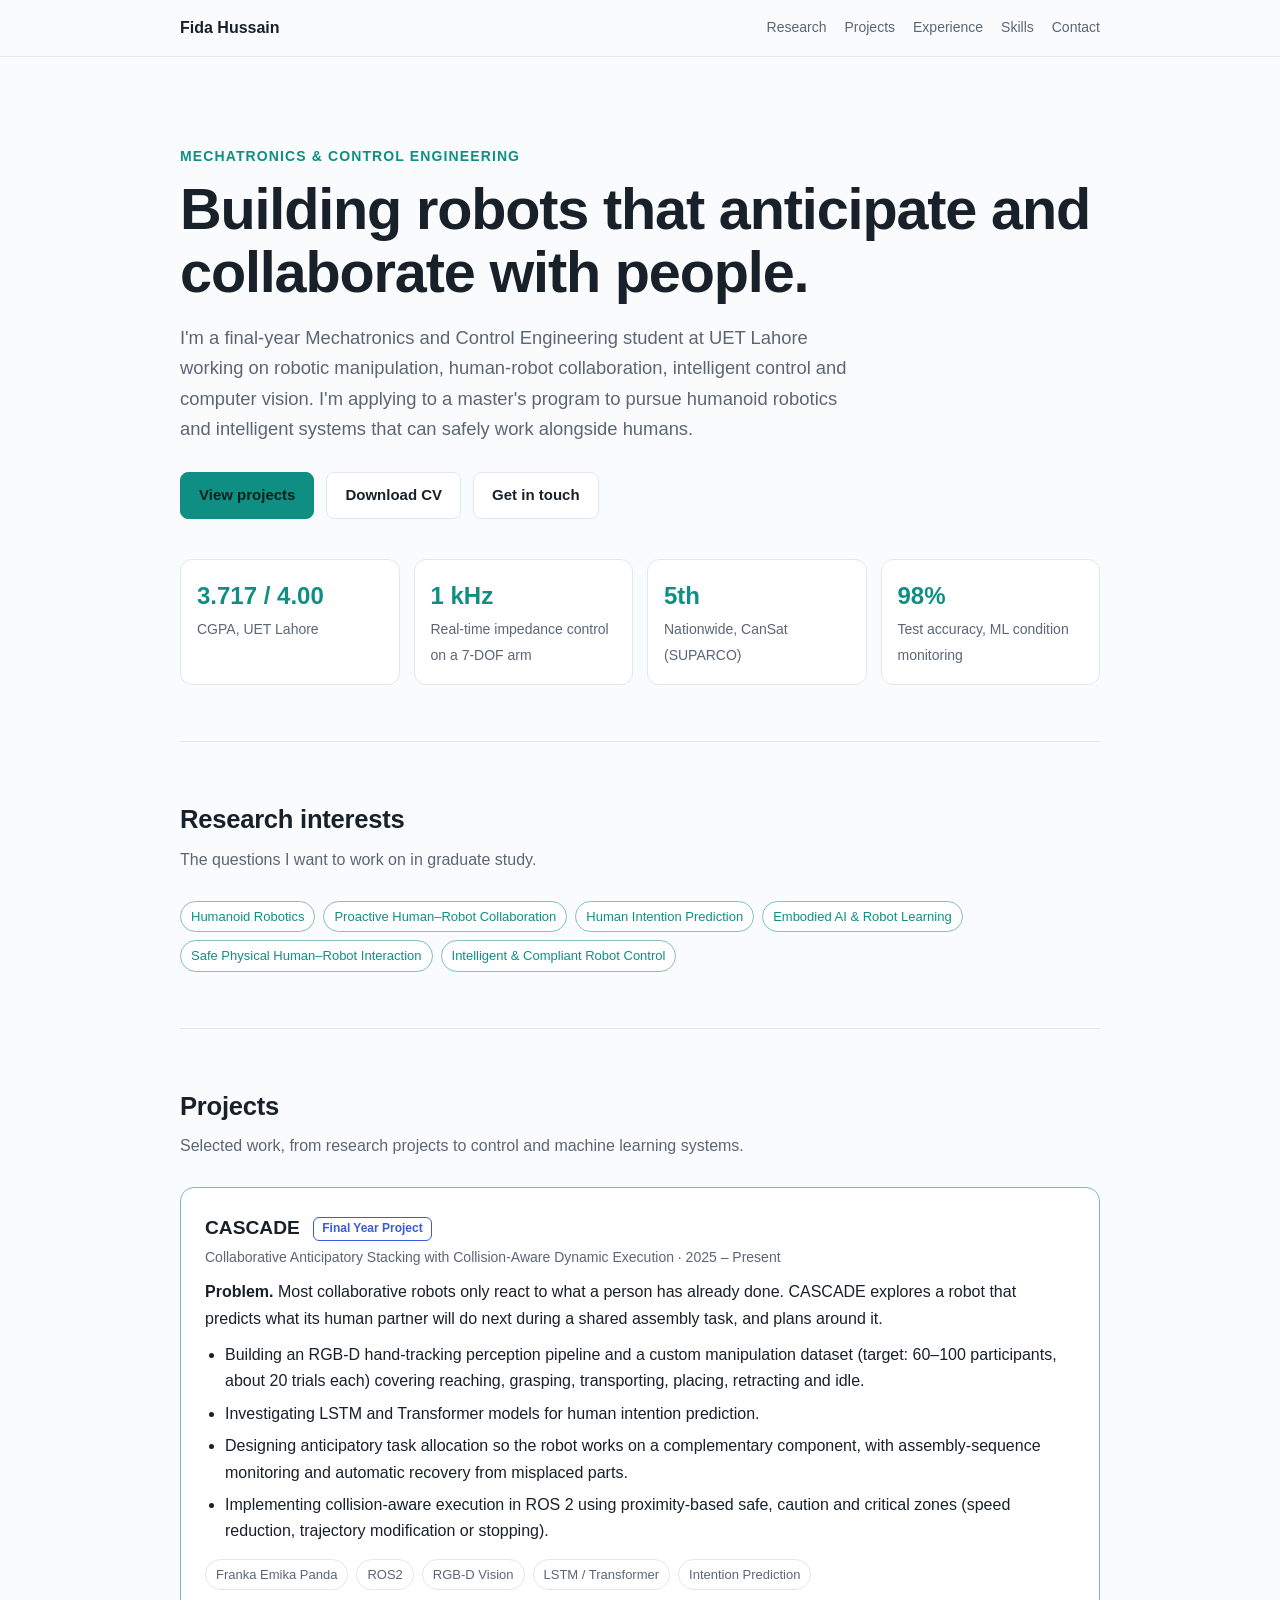
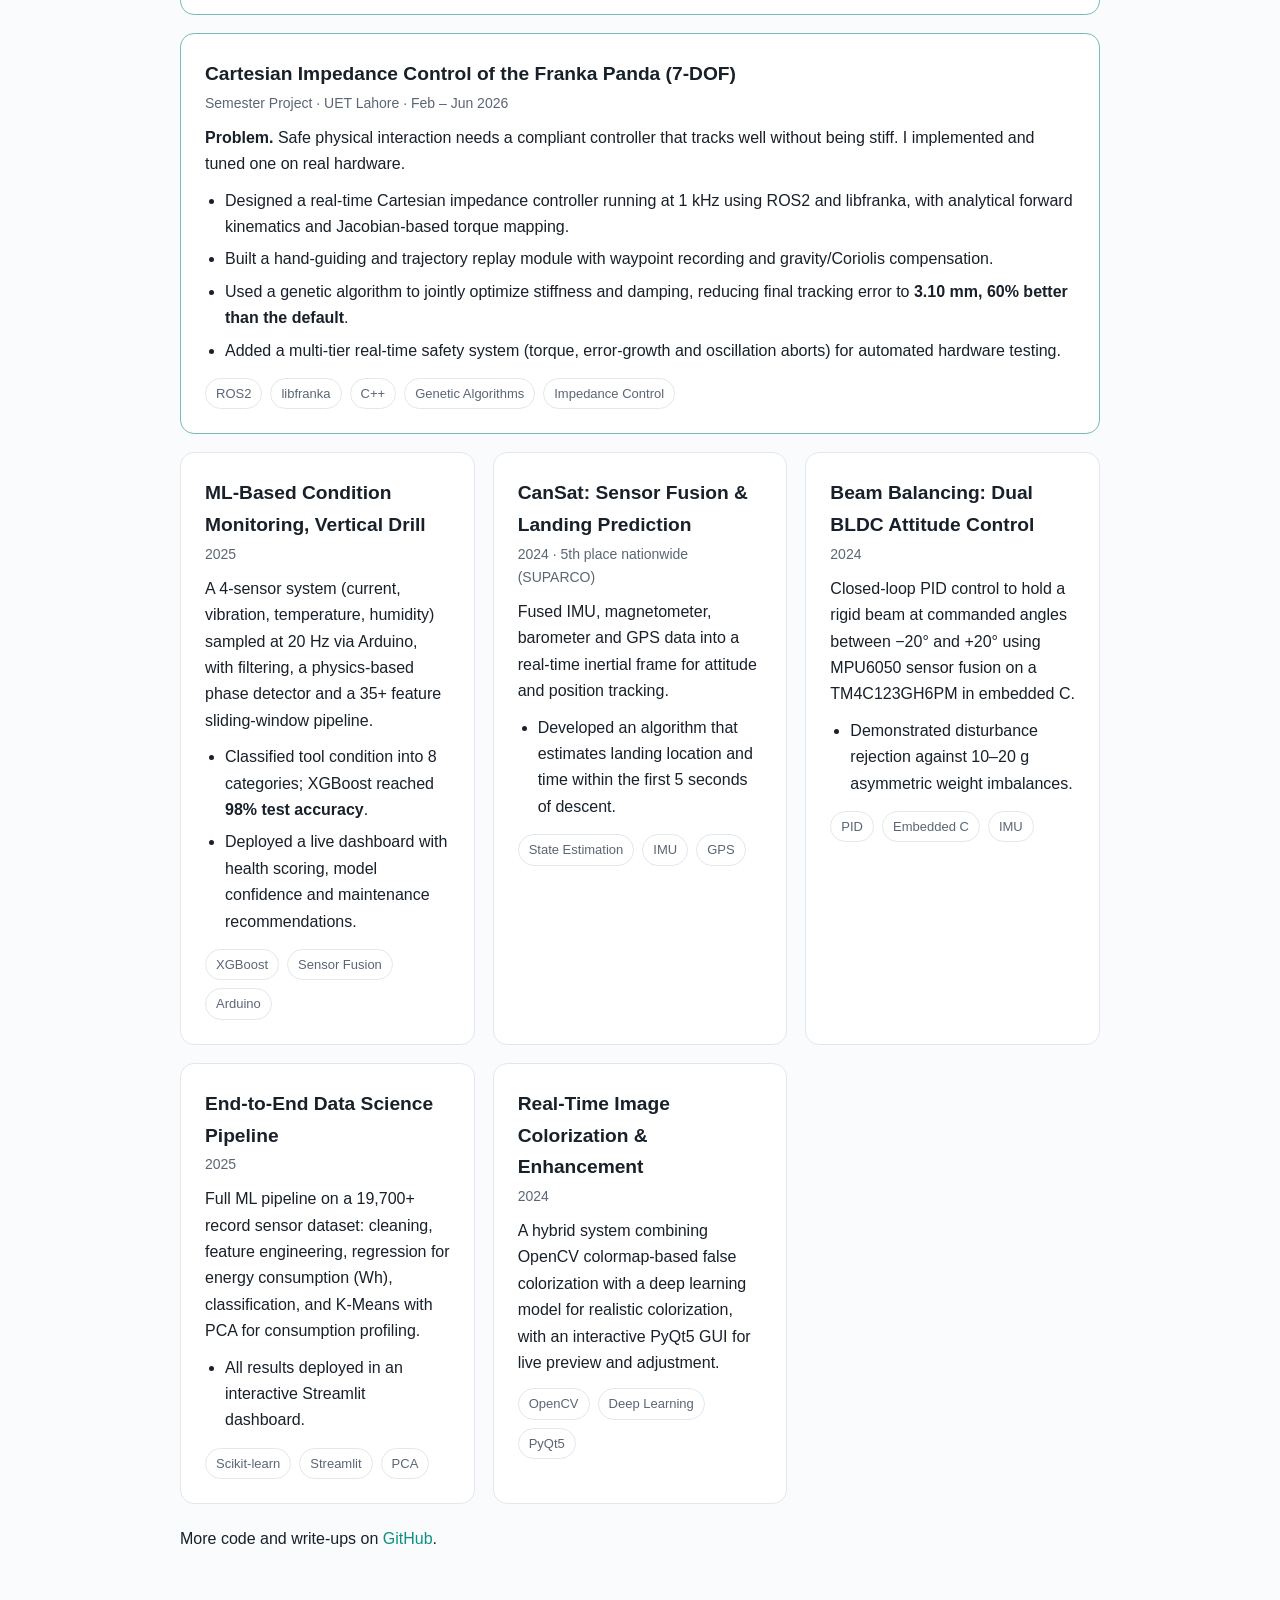
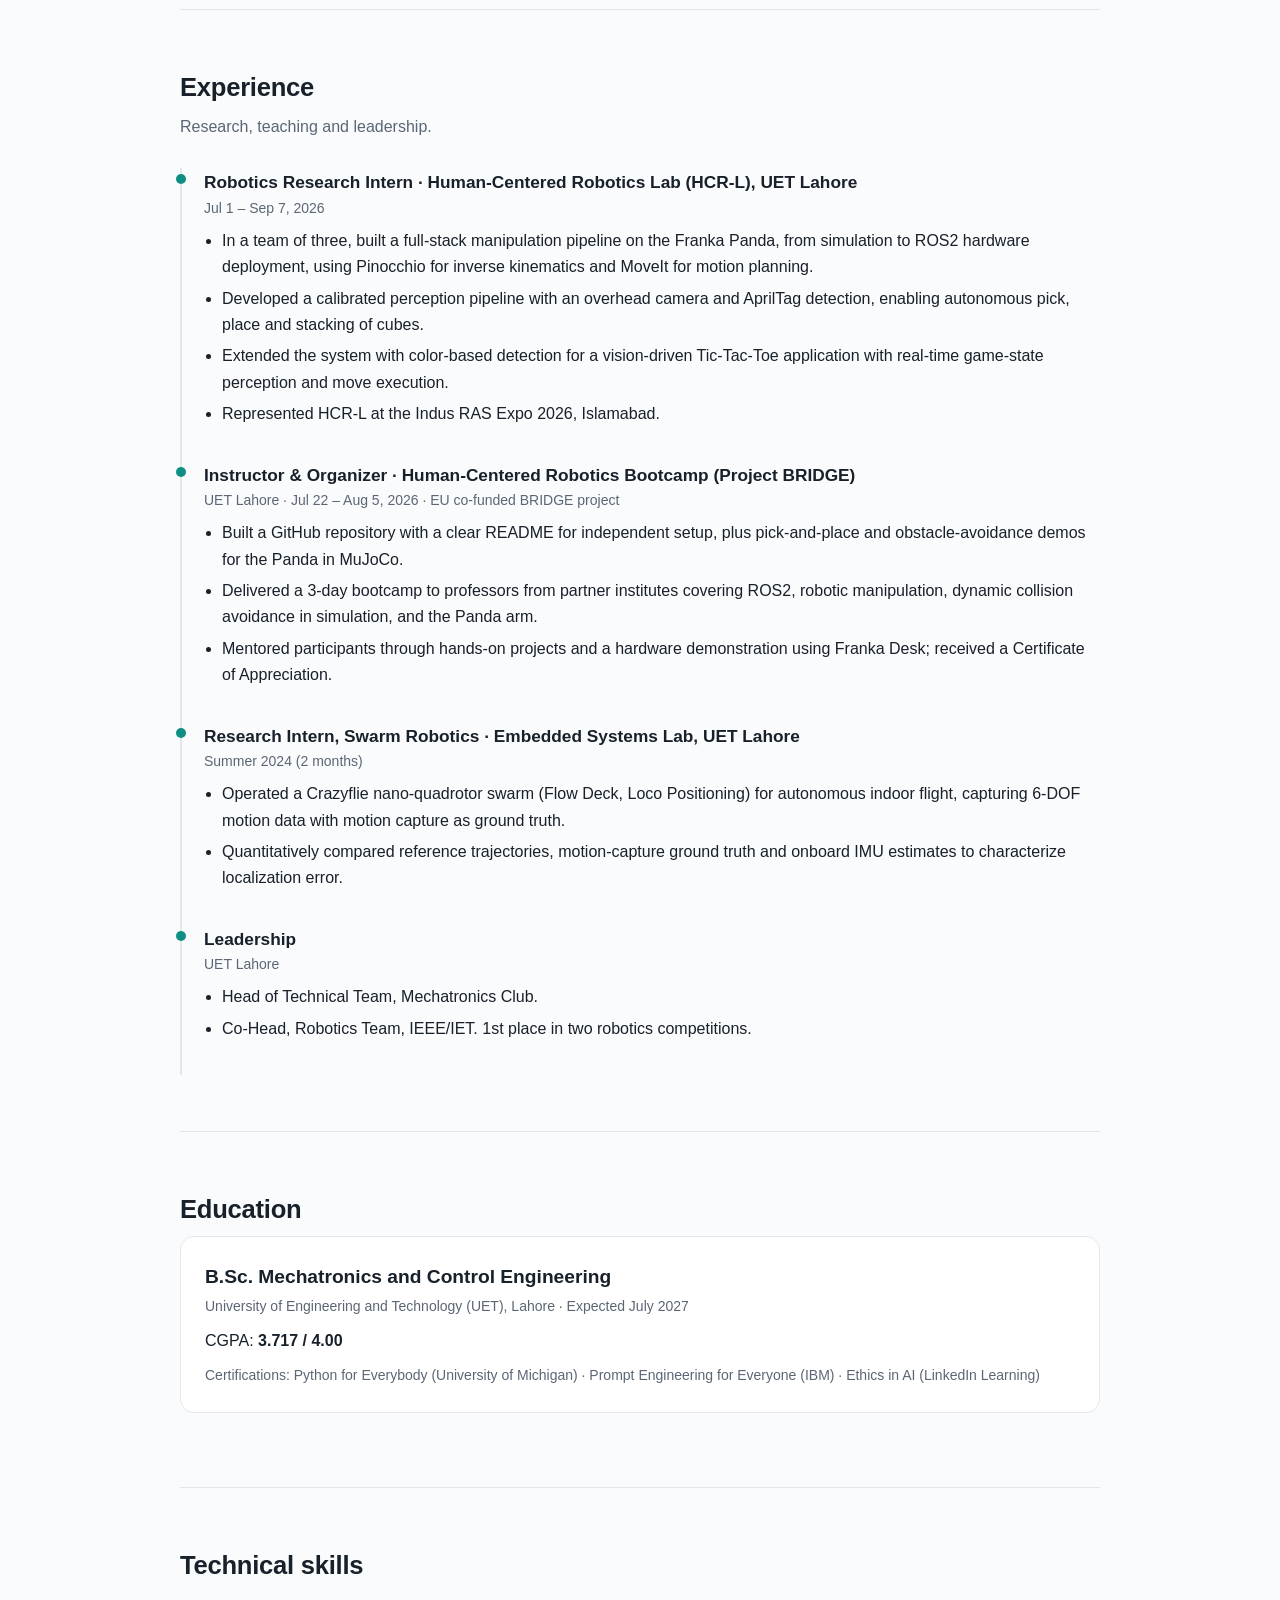
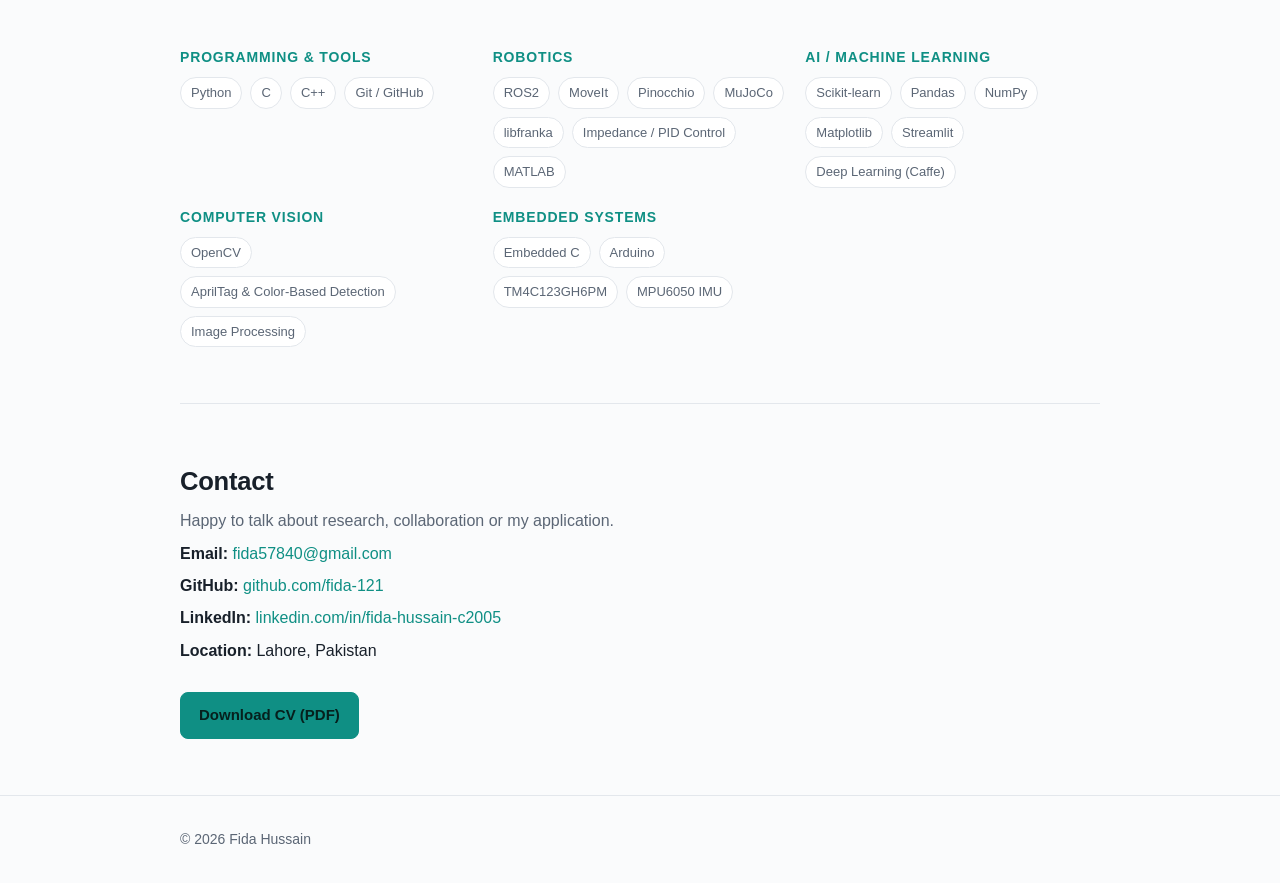
==== index.html @ 7f96727f "Enhance index.html with SEO improvements Added Open Graph meta tags and structured data for better S" ====
<!doctype html>
<html lang="en">
<head>
<meta charset="utf-8">
<meta name="viewport" content="width=device-width, initial-scale=1">
<title>Fida Hussain | Robotics & Control Engineering</title>
<meta name="description" content="Portfolio of Fida Hussain, Mechatronics and Control Engineering student at UET Lahore working on proactive human-robot collaboration, robot control and embodied AI.">
<meta property="og:title" content="Fida Hussain | Robotics & Control Engineering">
<meta property="og:description" content="Human-robot collaboration, intelligent control and computer vision on the Franka Emika Panda.">
<meta property="og:type" content="website">
<meta property="og:url" content="https://fidahussain.me/">
<link rel="canonical" href="https://fidahussain.me/">
<script type="application/ld+json">
{
  "@context": "https://schema.org",
  "@type": "Person",
  "name": "Fida Hussain",
  "url": "https://fidahussain.me/",
  "jobTitle": "Mechatronics and Control Engineering Student",
  "affiliation": {
    "@type": "CollegeOrUniversity",
    "name": "University of Engineering and Technology (UET), Lahore"
  },
  "knowsAbout": [
    "Robotics",
    "Human-Robot Collaboration",
    "Robot Control",
    "Computer Vision",
    "Machine Learning"
  ],
  "sameAs": [
    "https://github.com/fida-121",
    "https://linkedin.com/in/fida-hussain-c2005"
  ]
}
</script>
<style>
:root{
  --bg:#0f1419; --surface:#171d25; --border:#262f3a; --text:#e6e9ee; --muted:#98a3b3;
  --accent:#4fd1c5; --accent-2:#7aa2f7;
}
@media (prefers-color-scheme: light){
  :root{ --bg:#fafbfc; --surface:#ffffff; --border:#e3e7ec; --text:#18202a; --muted:#5b6675; --accent:#0f8f84; --accent-2:#3b5bdb; }
}
*{box-sizing:border-box;margin:0;padding:0}
html{scroll-behavior:smooth}
body{background:var(--bg);color:var(--text);font:16px/1.65 -apple-system,BlinkMacSystemFont,"Segoe UI",Roboto,Helvetica,Arial,sans-serif;-webkit-font-smoothing:antialiased}
a{color:var(--accent);text-decoration:none}
a:hover{text-decoration:underline}
.wrap{max-width:960px;margin:0 auto;padding:0 20px}
header.nav{position:sticky;top:0;background:color-mix(in srgb,var(--bg) 88%,transparent);backdrop-filter:blur(8px);border-bottom:1px solid var(--border);z-index:10}
.nav .wrap{display:flex;align-items:center;justify-content:space-between;height:56px}
.nav .brand{font-weight:700;color:var(--text)}
.nav ul{display:flex;gap:18px;list-style:none;font-size:14px}
.nav ul a{color:var(--muted)}
.nav ul a:hover{color:var(--text);text-decoration:none}
@media(max-width:640px){.nav ul li:nth-child(n+4){display:none}}
.hero{padding:88px 0 56px}
.eyebrow{color:var(--accent);font-size:14px;font-weight:600;letter-spacing:.08em;text-transform:uppercase}
h1{font-size:clamp(2.2rem,6vw,3.6rem);line-height:1.1;margin:10px 0 18px;letter-spacing:-.02em}
.lead{font-size:1.15rem;color:var(--muted);max-width:680px}
.cta{display:flex;flex-wrap:wrap;gap:12px;margin-top:28px}
.btn{display:inline-block;padding:10px 18px;border-radius:8px;font-weight:600;font-size:15px;border:1px solid var(--border);color:var(--text);background:var(--surface)}
.btn.primary{background:var(--accent);color:#06201d;border-color:var(--accent)}
.btn:hover{text-decoration:none;filter:brightness(1.08)}
.stats{display:grid;grid-template-columns:repeat(auto-fit,minmax(150px,1fr));gap:14px;margin-top:40px}
.stat{background:var(--surface);border:1px solid var(--border);border-radius:12px;padding:16px}
.stat b{display:block;font-size:1.5rem;color:var(--accent)}
.stat span{color:var(--muted);font-size:14px}
section{padding:56px 0;border-top:1px solid var(--border)}
h2{font-size:1.6rem;margin-bottom:6px;letter-spacing:-.01em}
.sub{color:var(--muted);margin-bottom:28px}
.tags{display:flex;flex-wrap:wrap;gap:8px}
.tag{font-size:13px;padding:4px 10px;border-radius:999px;border:1px solid var(--border);color:var(--muted);background:var(--surface)}
.tag.hl{color:var(--accent);border-color:color-mix(in srgb,var(--accent) 45%,var(--border))}
.card{background:var(--surface);border:1px solid var(--border);border-radius:14px;padding:24px;margin-bottom:18px}
.card.feature{border-color:color-mix(in srgb,var(--accent) 50%,var(--border))}
.card h3{font-size:1.2rem;margin-bottom:2px}
.meta{color:var(--muted);font-size:14px;margin-bottom:12px}
.card p{margin-bottom:10px}
.card ul{margin:8px 0 14px 20px;color:var(--text)}
.card li{margin-bottom:6px}
.card .tags{margin-top:12px}
.badge{display:inline-block;font-size:12px;font-weight:600;color:var(--accent-2);border:1px solid var(--accent-2);border-radius:6px;padding:1px 8px;margin-left:8px;vertical-align:middle}
.grid{display:grid;grid-template-columns:repeat(auto-fit,minmax(280px,1fr));gap:18px}
.grid .card{margin-bottom:0}
.timeline .item{border-left:2px solid var(--border);padding:0 0 28px 22px;position:relative}
.timeline .item::before{content:"";position:absolute;left:-6px;top:6px;width:10px;height:10px;border-radius:50%;background:var(--accent)}
.timeline h3{font-size:1.08rem}
.timeline .meta{margin-bottom:8px}
.timeline ul{margin-left:18px}
.timeline li{margin-bottom:5px}
.skills{display:grid;grid-template-columns:repeat(auto-fit,minmax(250px,1fr));gap:18px}
.skills h4{font-size:14px;color:var(--accent);margin-bottom:8px;text-transform:uppercase;letter-spacing:.06em}
.contact p{margin-bottom:6px}
footer{padding:32px 0;color:var(--muted);font-size:14px;border-top:1px solid var(--border)}
</style>
</head>
<body>

<header class="nav">
  <div class="wrap">
    <a class="brand" href="#top">Fida Hussain</a>
    <ul>
      <li><a href="#research">Research</a></li>
      <li><a href="#projects">Projects</a></li>
      <li><a href="#experience">Experience</a></li>
      <li><a href="#skills">Skills</a></li>
      <li><a href="#contact">Contact</a></li>
    </ul>
  </div>
</header>

<main id="top">
<div class="wrap">

  <div class="hero">
    <p class="eyebrow">Mechatronics &amp; Control Engineering</p>
    <h1>Building robots that anticipate and collaborate with people.</h1>
    <p class="lead">I'm a final-year Mechatronics and Control Engineering student at UET Lahore working on robotic manipulation, human-robot collaboration, intelligent control and computer vision. I'm applying to a master's program to pursue humanoid robotics and intelligent systems that can safely work alongside humans.</p>
    <div class="cta">
      <a class="btn primary" href="#projects">View projects</a>
      <a class="btn" href="Fida_Hussain_CV.pdf">Download CV</a>
      <a class="btn" href="mailto:fida57840@gmail.com">Get in touch</a>
    </div>
    <div class="stats">
      <div class="stat"><b>3.717 / 4.00</b><span>CGPA, UET Lahore</span></div>
      <div class="stat"><b>1 kHz</b><span>Real-time impedance control on a 7-DOF arm</span></div>
      <div class="stat"><b>5th</b><span>Nationwide, CanSat (SUPARCO)</span></div>
      <div class="stat"><b>98%</b><span>Test accuracy, ML condition monitoring</span></div>
    </div>
  </div>

  <section id="research">
    <h2>Research interests</h2>
    <p class="sub">The questions I want to work on in graduate study.</p>
    <div class="tags">
      <span class="tag hl">Humanoid Robotics</span>
      <span class="tag hl">Proactive Human–Robot Collaboration</span>
      <span class="tag hl">Human Intention Prediction</span>
      <span class="tag hl">Embodied AI &amp; Robot Learning</span>
      <span class="tag hl">Safe Physical Human–Robot Interaction</span>
      <span class="tag hl">Intelligent &amp; Compliant Robot Control</span>
    </div>
  </section>

  <section id="projects">
    <h2>Projects</h2>
    <p class="sub">Selected work, from research projects to control and machine learning systems.</p>

    <div class="card feature">
      <h3>CASCADE <span class="badge">Final Year Project</span></h3>
      <p class="meta">Collaborative Anticipatory Stacking with Collision-Aware Dynamic Execution · 2025 – Present</p>
      <p><b>Problem.</b> Most collaborative robots only react to what a person has already done. CASCADE explores a robot that predicts what its human partner will do next during a shared assembly task, and plans around it.</p>
      <ul>
        <li>Building an RGB-D hand-tracking perception pipeline and a custom manipulation dataset (target: 60–100 participants, about 20 trials each) covering reaching, grasping, transporting, placing, retracting and idle.</li>
        <li>Investigating LSTM and Transformer models for human intention prediction.</li>
        <li>Designing anticipatory task allocation so the robot works on a complementary component, with assembly-sequence monitoring and automatic recovery from misplaced parts.</li>
        <li>Implementing collision-aware execution in ROS 2 using proximity-based safe, caution and critical zones (speed reduction, trajectory modification or stopping).</li>
      </ul>
      <div class="tags"><span class="tag">Franka Emika Panda</span><span class="tag">ROS2</span><span class="tag">RGB-D Vision</span><span class="tag">LSTM / Transformer</span><span class="tag">Intention Prediction</span></div>
    </div>

    <div class="card feature">
      <h3>Cartesian Impedance Control of the Franka Panda (7-DOF)</h3>
      <p class="meta">Semester Project · UET Lahore · Feb – Jun 2026</p>
      <p><b>Problem.</b> Safe physical interaction needs a compliant controller that tracks well without being stiff. I implemented and tuned one on real hardware.</p>
      <ul>
        <li>Designed a real-time Cartesian impedance controller running at 1 kHz using ROS2 and libfranka, with analytical forward kinematics and Jacobian-based torque mapping.</li>
        <li>Built a hand-guiding and trajectory replay module with waypoint recording and gravity/Coriolis compensation.</li>
        <li>Used a genetic algorithm to jointly optimize stiffness and damping, reducing final tracking error to <b>3.10 mm, 60% better than the default</b>.</li>
        <li>Added a multi-tier real-time safety system (torque, error-growth and oscillation aborts) for automated hardware testing.</li>
      </ul>
      <div class="tags"><span class="tag">ROS2</span><span class="tag">libfranka</span><span class="tag">C++</span><span class="tag">Genetic Algorithms</span><span class="tag">Impedance Control</span></div>
    </div>

    <div class="grid">
      <div class="card">
        <h3>ML-Based Condition Monitoring, Vertical Drill</h3>
        <p class="meta">2025</p>
        <p>A 4-sensor system (current, vibration, temperature, humidity) sampled at 20 Hz via Arduino, with filtering, a physics-based phase detector and a 35+ feature sliding-window pipeline.</p>
        <ul>
          <li>Classified tool condition into 8 categories; XGBoost reached <b>98% test accuracy</b>.</li>
          <li>Deployed a live dashboard with health scoring, model confidence and maintenance recommendations.</li>
        </ul>
        <div class="tags"><span class="tag">XGBoost</span><span class="tag">Sensor Fusion</span><span class="tag">Arduino</span></div>
      </div>

      <div class="card">
        <h3>CanSat: Sensor Fusion &amp; Landing Prediction</h3>
        <p class="meta">2024 · 5th place nationwide (SUPARCO)</p>
        <p>Fused IMU, magnetometer, barometer and GPS data into a real-time inertial frame for attitude and position tracking.</p>
        <ul>
          <li>Developed an algorithm that estimates landing location and time within the first 5 seconds of descent.</li>
        </ul>
        <div class="tags"><span class="tag">State Estimation</span><span class="tag">IMU</span><span class="tag">GPS</span></div>
      </div>

      <div class="card">
        <h3>Beam Balancing: Dual BLDC Attitude Control</h3>
        <p class="meta">2024</p>
        <p>Closed-loop PID control to hold a rigid beam at commanded angles between −20° and +20° using MPU6050 sensor fusion on a TM4C123GH6PM in embedded C.</p>
        <ul>
          <li>Demonstrated disturbance rejection against 10–20 g asymmetric weight imbalances.</li>
        </ul>
        <div class="tags"><span class="tag">PID</span><span class="tag">Embedded C</span><span class="tag">IMU</span></div>
      </div>

      <div class="card">
        <h3>End-to-End Data Science Pipeline</h3>
        <p class="meta">2025</p>
        <p>Full ML pipeline on a 19,700+ record sensor dataset: cleaning, feature engineering, regression for energy consumption (Wh), classification, and K-Means with PCA for consumption profiling.</p>
        <ul>
          <li>All results deployed in an interactive Streamlit dashboard.</li>
        </ul>
        <div class="tags"><span class="tag">Scikit-learn</span><span class="tag">Streamlit</span><span class="tag">PCA</span></div>
      </div>

      <div class="card">
        <h3>Real-Time Image Colorization &amp; Enhancement</h3>
        <p class="meta">2024</p>
        <p>A hybrid system combining OpenCV colormap-based false colorization with a deep learning model for realistic colorization, with an interactive PyQt5 GUI for live preview and adjustment.</p>
        <div class="tags"><span class="tag">OpenCV</span><span class="tag">Deep Learning</span><span class="tag">PyQt5</span></div>
      </div>
    </div>

    <p style="margin-top:22px">More code and write-ups on <a href="https://github.com/fida-121">GitHub</a>.</p>
  </section>

  <section id="experience">
    <h2>Experience</h2>
    <p class="sub">Research, teaching and leadership.</p>
    <div class="timeline">

      <div class="item">
        <h3>Robotics Research Intern · Human-Centered Robotics Lab (HCR-L), UET Lahore</h3>
        <p class="meta">Jul 1 – Sep 7, 2026</p>
        <ul>
          <li>In a team of three, built a full-stack manipulation pipeline on the Franka Panda, from simulation to ROS2 hardware deployment, using Pinocchio for inverse kinematics and MoveIt for motion planning.</li>
          <li>Developed a calibrated perception pipeline with an overhead camera and AprilTag detection, enabling autonomous pick, place and stacking of cubes.</li>
          <li>Extended the system with color-based detection for a vision-driven Tic-Tac-Toe application with real-time game-state perception and move execution.</li>
          <li>Represented HCR-L at the Indus RAS Expo 2026, Islamabad.</li>
        </ul>
      </div>

      <div class="item">
        <h3>Instructor &amp; Organizer · Human-Centered Robotics Bootcamp (Project BRIDGE)</h3>
        <p class="meta">UET Lahore · Jul 22 – Aug 5, 2026 · EU co-funded BRIDGE project</p>
        <ul>
          <li>Built a GitHub repository with a clear README for independent setup, plus pick-and-place and obstacle-avoidance demos for the Panda in MuJoCo.</li>
          <li>Delivered a 3-day bootcamp to professors from partner institutes covering ROS2, robotic manipulation, dynamic collision avoidance in simulation, and the Panda arm.</li>
          <li>Mentored participants through hands-on projects and a hardware demonstration using Franka Desk; received a Certificate of Appreciation.</li>
        </ul>
      </div>

      <div class="item">
        <h3>Research Intern, Swarm Robotics · Embedded Systems Lab, UET Lahore</h3>
        <p class="meta">Summer 2024 (2 months)</p>
        <ul>
          <li>Operated a Crazyflie nano-quadrotor swarm (Flow Deck, Loco Positioning) for autonomous indoor flight, capturing 6-DOF motion data with motion capture as ground truth.</li>
          <li>Quantitatively compared reference trajectories, motion-capture ground truth and onboard IMU estimates to characterize localization error.</li>
        </ul>
      </div>

      <div class="item">
        <h3>Leadership</h3>
        <p class="meta">UET Lahore</p>
        <ul>
          <li>Head of Technical Team, Mechatronics Club.</li>
          <li>Co-Head, Robotics Team, IEEE/IET. 1st place in two robotics competitions.</li>
        </ul>
      </div>

    </div>
  </section>

  <section id="education">
    <h2>Education</h2>
    <div class="card">
      <h3>B.Sc. Mechatronics and Control Engineering</h3>
      <p class="meta">University of Engineering and Technology (UET), Lahore · Expected July 2027</p>
      <p>CGPA: <b>3.717 / 4.00</b></p>
      <p class="meta" style="margin-top:8px;margin-bottom:0">Certifications: Python for Everybody (University of Michigan) · Prompt Engineering for Everyone (IBM) · Ethics in AI (LinkedIn Learning)</p>
    </div>
  </section>

  <section id="skills">
    <h2>Technical skills</h2>
    <p class="sub">&nbsp;</p>
    <div class="skills">
      <div><h4>Programming &amp; Tools</h4><div class="tags"><span class="tag">Python</span><span class="tag">C</span><span class="tag">C++</span><span class="tag">Git / GitHub</span></div></div>
      <div><h4>Robotics</h4><div class="tags"><span class="tag">ROS2</span><span class="tag">MoveIt</span><span class="tag">Pinocchio</span><span class="tag">MuJoCo</span><span class="tag">libfranka</span><span class="tag">Impedance / PID Control</span><span class="tag">MATLAB</span></div></div>
      <div><h4>AI / Machine Learning</h4><div class="tags"><span class="tag">Scikit-learn</span><span class="tag">Pandas</span><span class="tag">NumPy</span><span class="tag">Matplotlib</span><span class="tag">Streamlit</span><span class="tag">Deep Learning (Caffe)</span></div></div>
      <div><h4>Computer Vision</h4><div class="tags"><span class="tag">OpenCV</span><span class="tag">AprilTag &amp; Color-Based Detection</span><span class="tag">Image Processing</span></div></div>
      <div><h4>Embedded Systems</h4><div class="tags"><span class="tag">Embedded C</span><span class="tag">Arduino</span><span class="tag">TM4C123GH6PM</span><span class="tag">MPU6050 IMU</span></div></div>
    </div>
  </section>

  <section id="contact" class="contact">
    <h2>Contact</h2>
    <p class="sub">Happy to talk about research, collaboration or my application.</p>
    <p><b>Email:</b> <a href="mailto:fida57840@gmail.com">fida57840@gmail.com</a></p>
    <p><b>GitHub:</b> <a href="https://github.com/fida-121">github.com/fida-121</a></p>
    <p><b>LinkedIn:</b> <a href="https://linkedin.com/in/fida-hussain-c2005">linkedin.com/in/fida-hussain-c2005</a></p>
    <p><b>Location:</b> Lahore, Pakistan</p>
    <div class="cta"><a class="btn primary" href="Fida_Hussain_CV.pdf">Download CV (PDF)</a></div>
  </section>

</div>
</main>

<footer>
  <div class="wrap">© <span id="yr">2026</span> Fida Hussain</div>
</footer>
<script>document.getElementById('yr').textContent = new Date().getFullYear();</script>
</body>
</html>
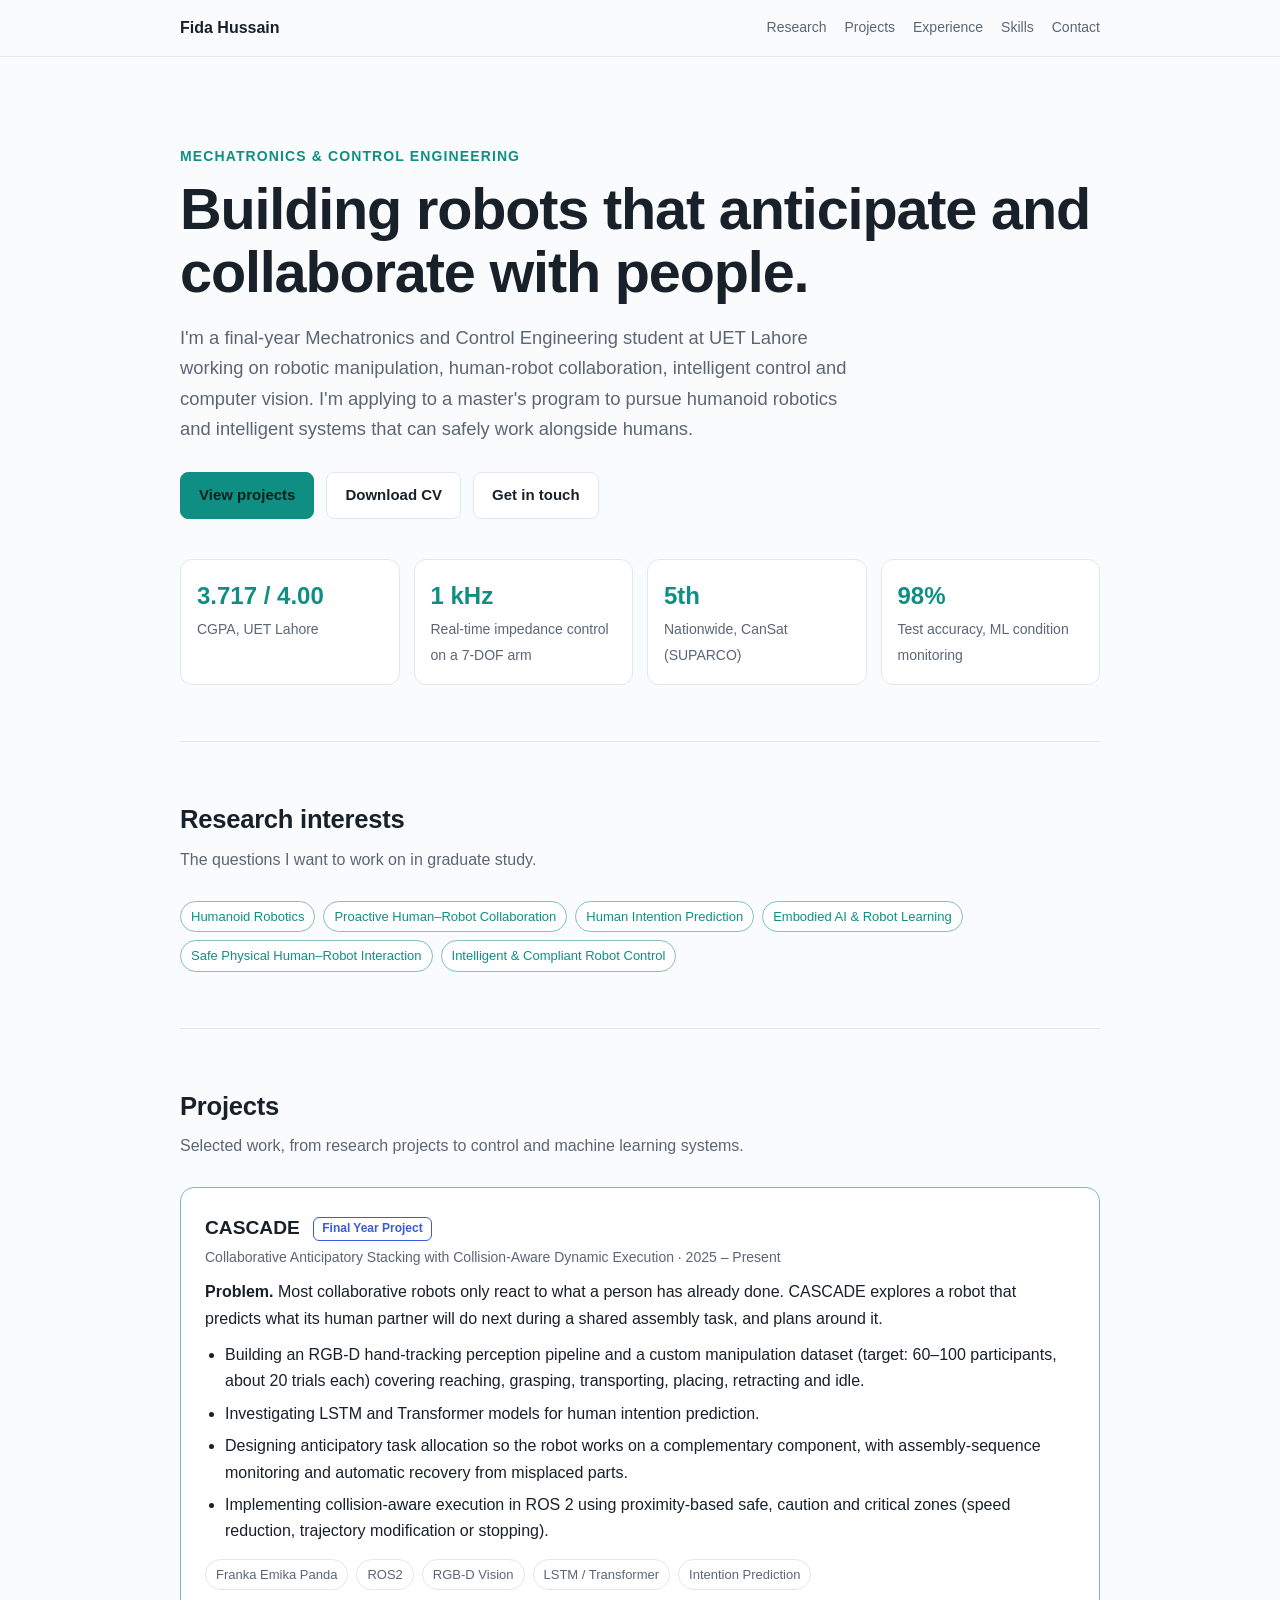
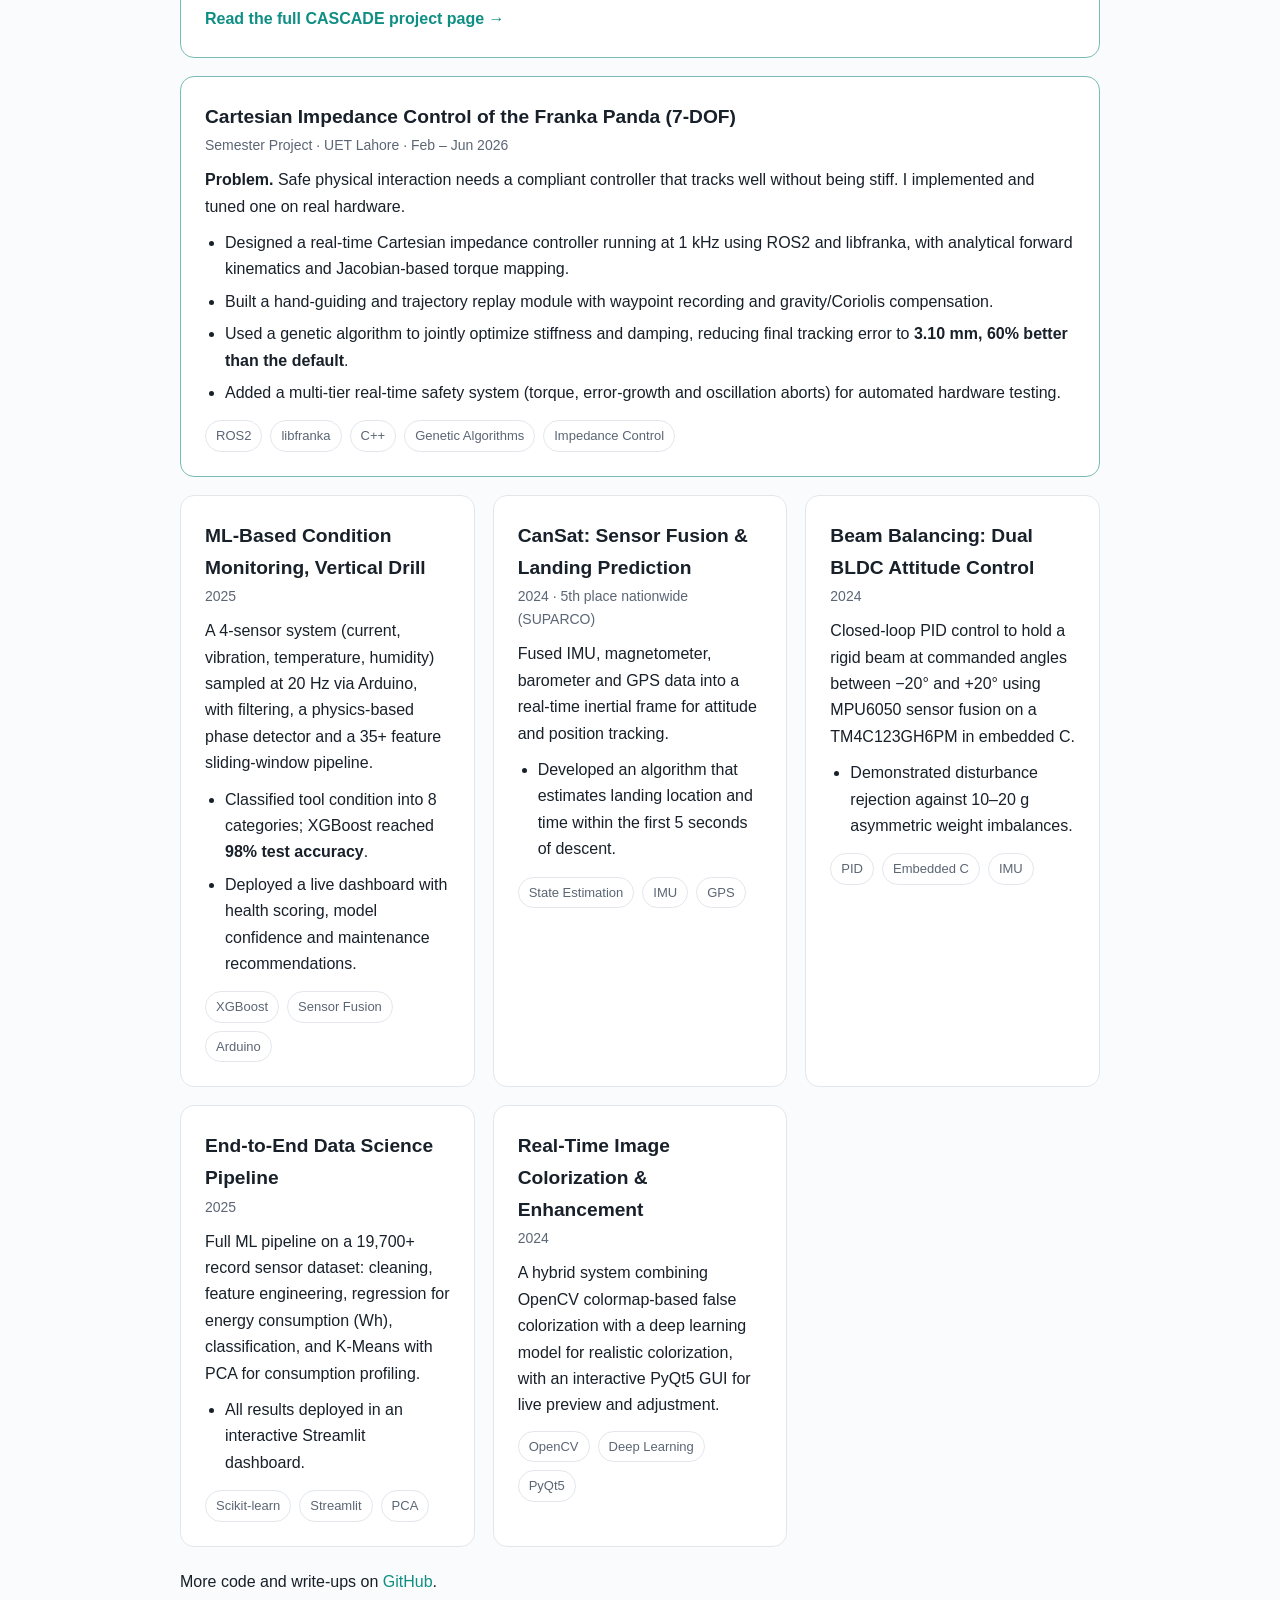
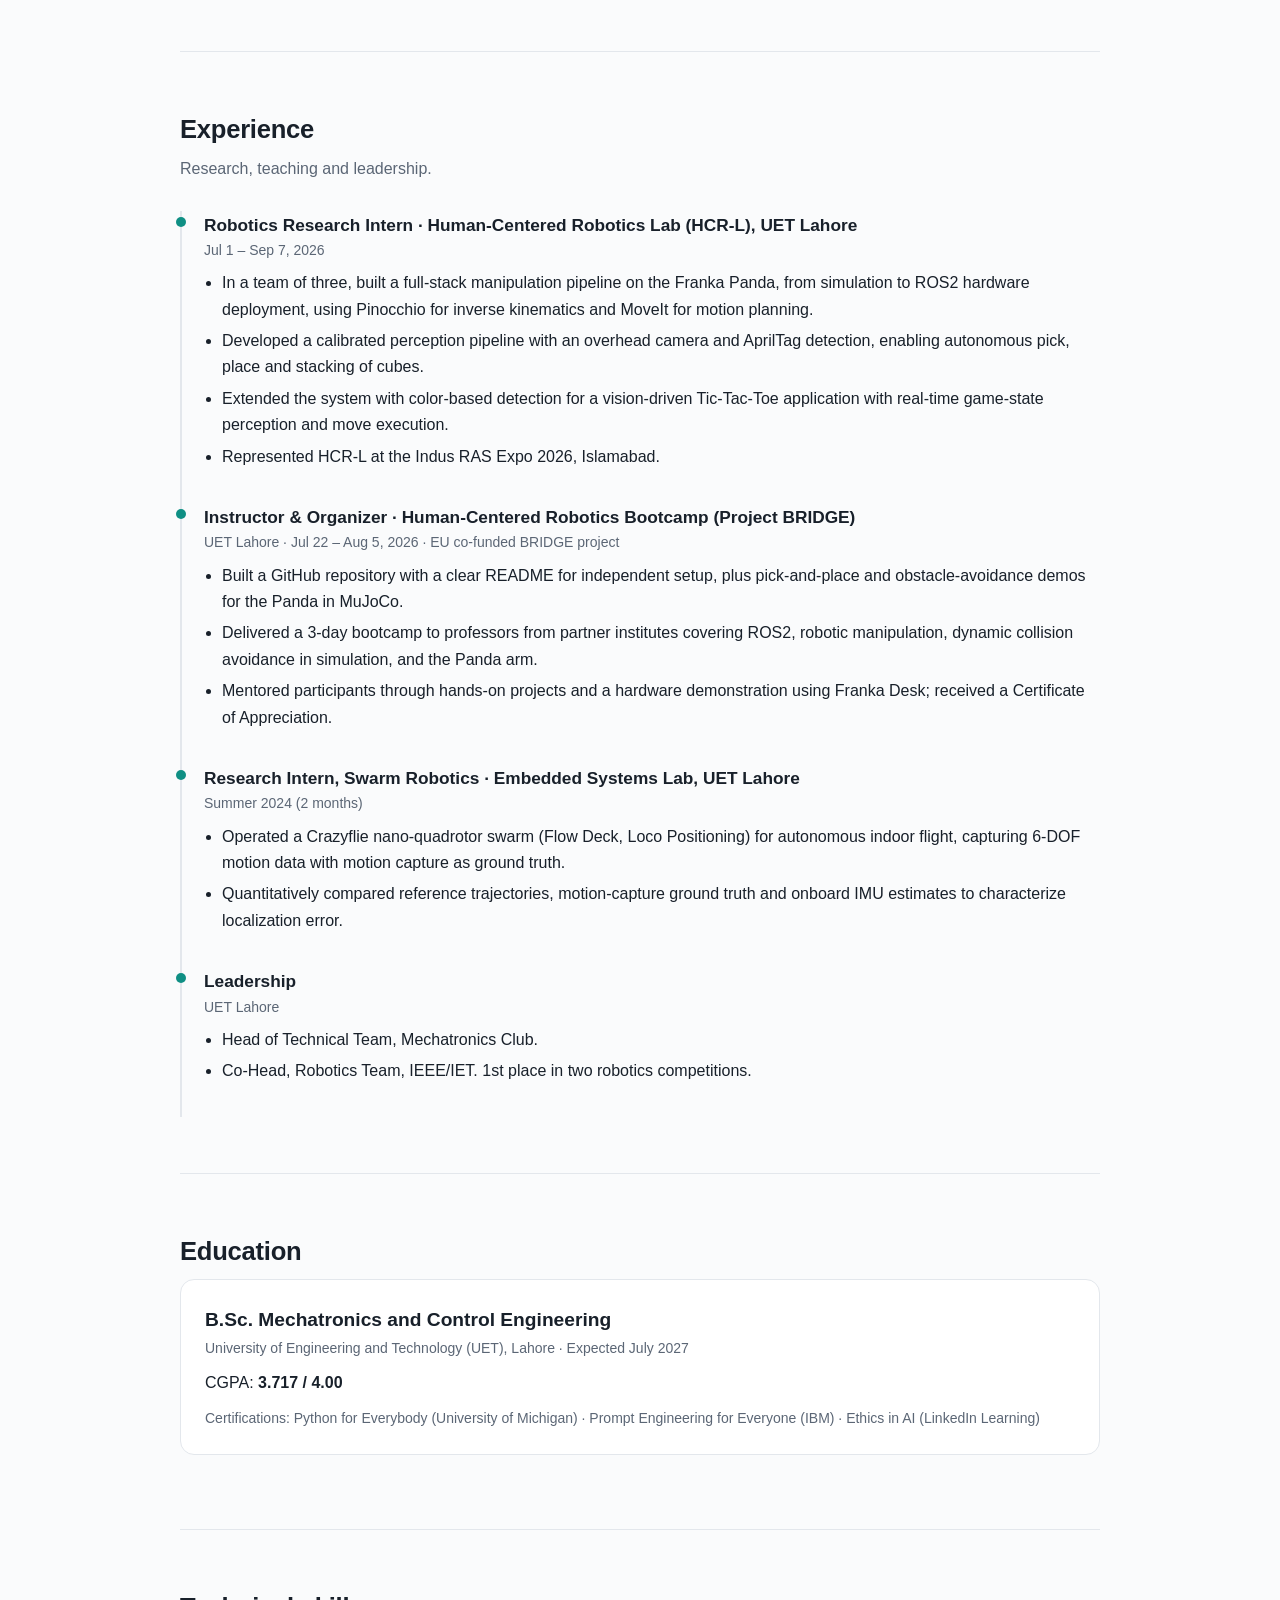
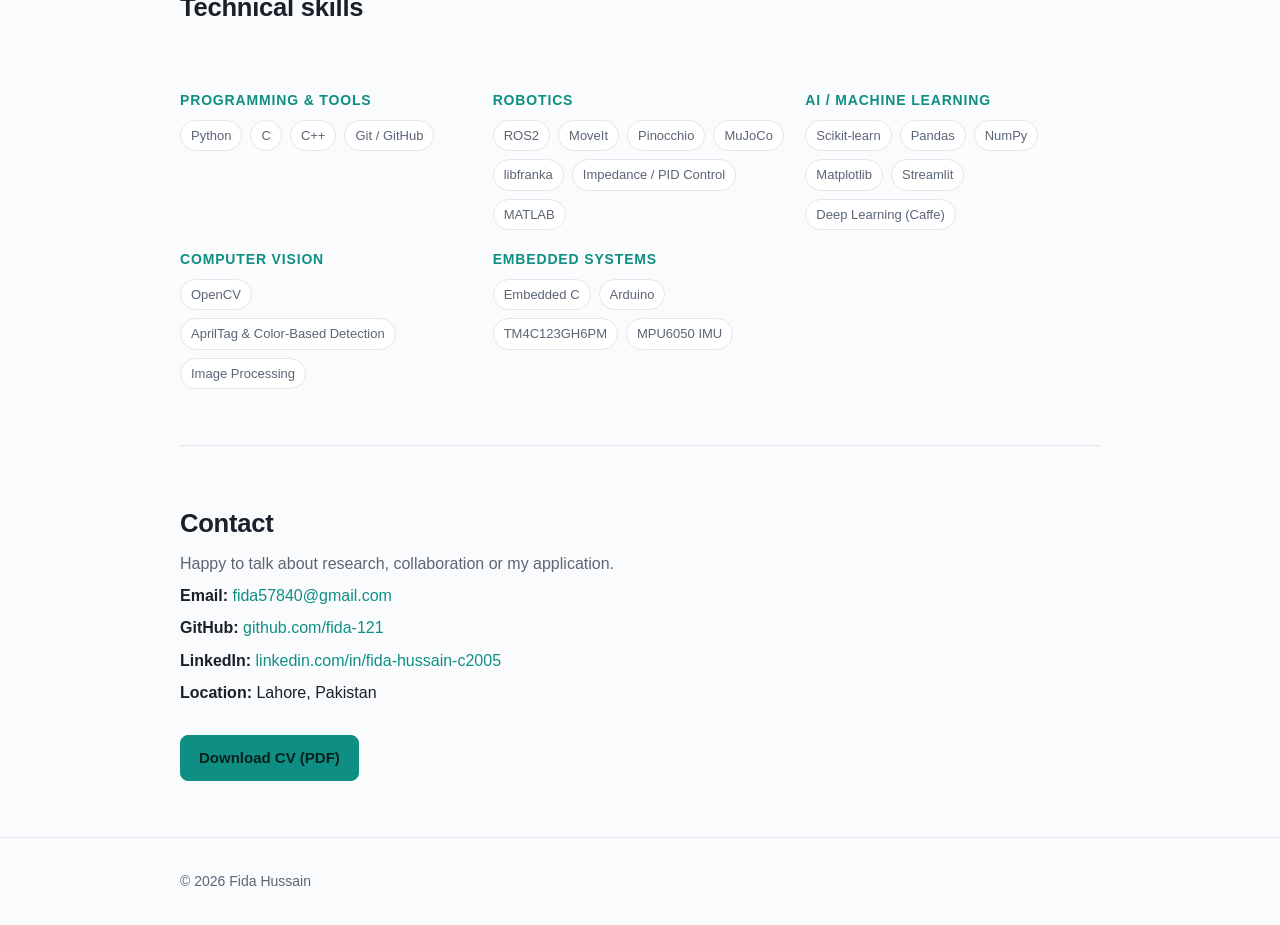
==== commit b69f5b12: "Add CASCADE project link and fix HTML structure Added a link to the full CASCADE project page and en" ====
--- a/index.html
+++ b/index.html
@@ -159,6 +159,7 @@
         <li>Implementing collision-aware execution in ROS 2 using proximity-based safe, caution and critical zones (speed reduction, trajectory modification or stopping).</li>
       </ul>
       <div class="tags"><span class="tag">Franka Emika Panda</span><span class="tag">ROS2</span><span class="tag">RGB-D Vision</span><span class="tag">LSTM / Transformer</span><span class="tag">Intention Prediction</span></div>
+      <p style="margin-top:16px;margin-bottom:0"><a href="cascade.html"><b>Read the full CASCADE project page &rarr;</b></a></p>
     </div>
 
     <div class="card feature">
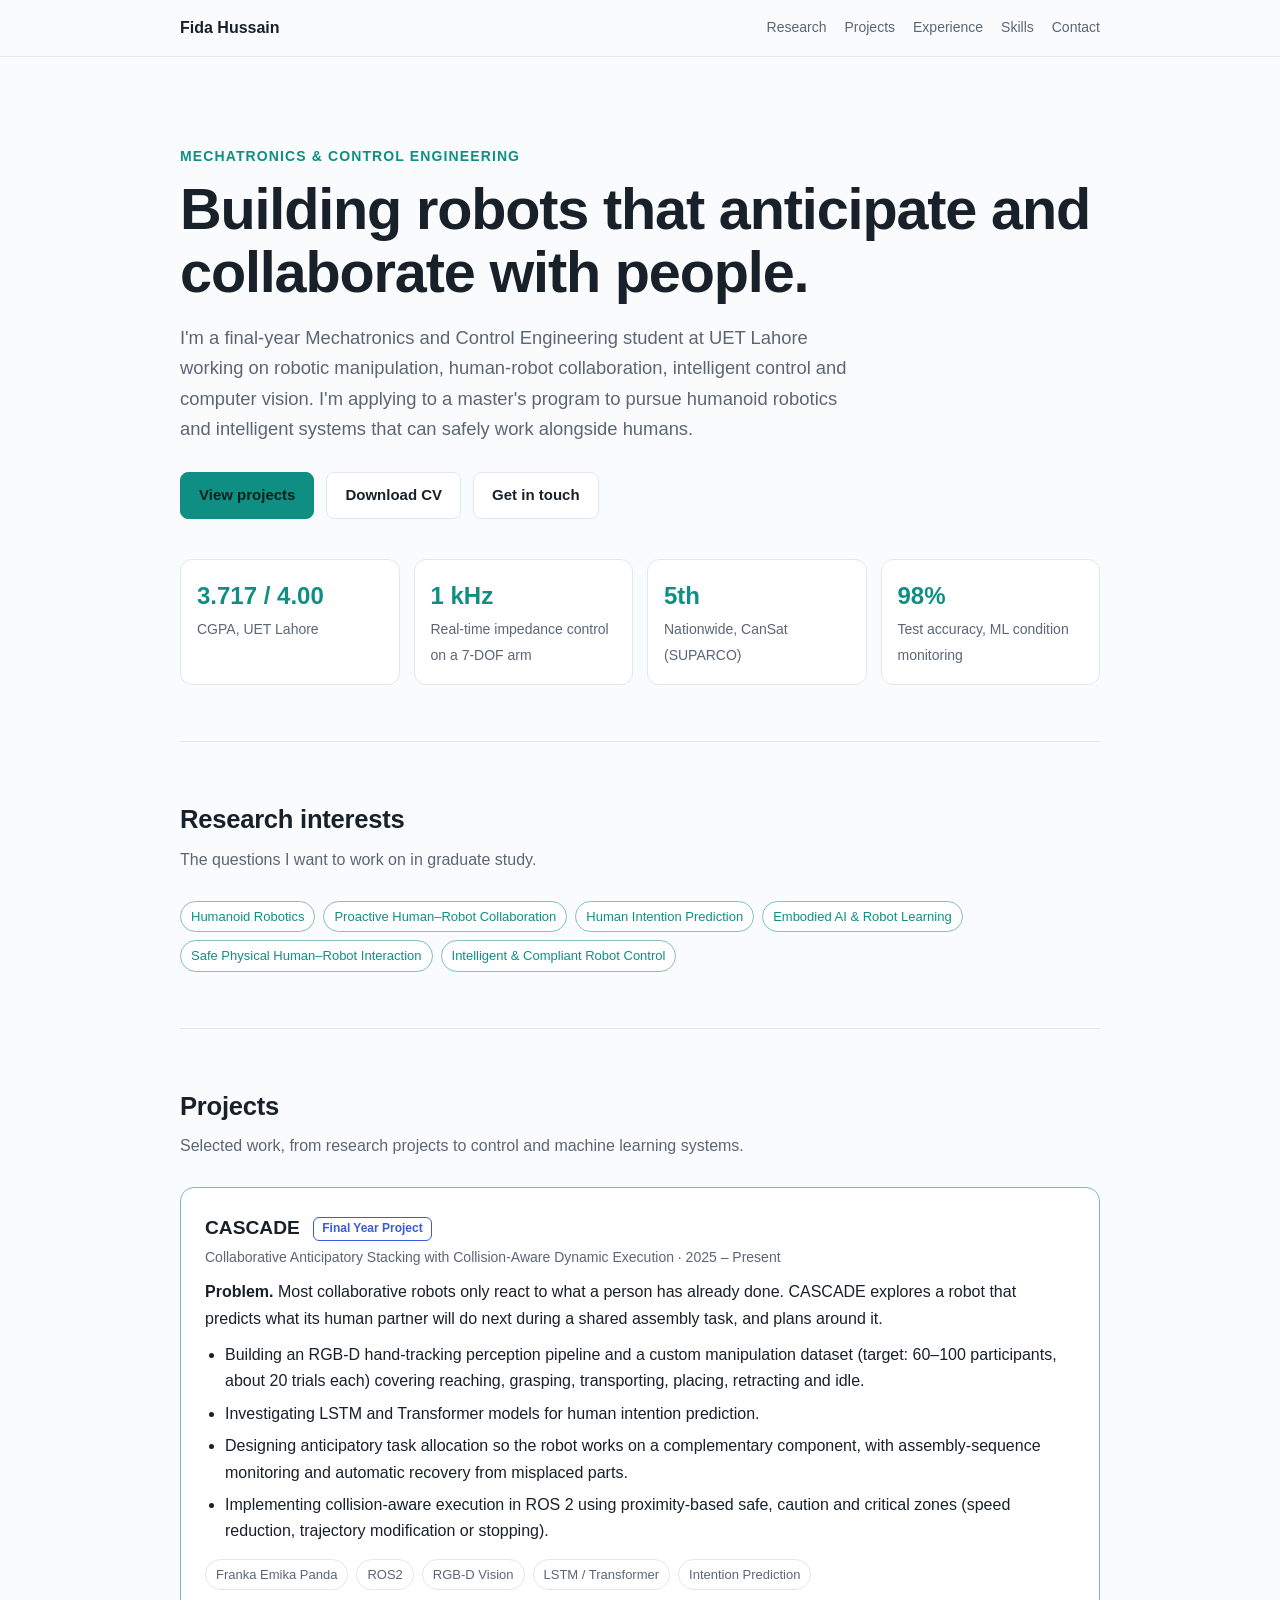
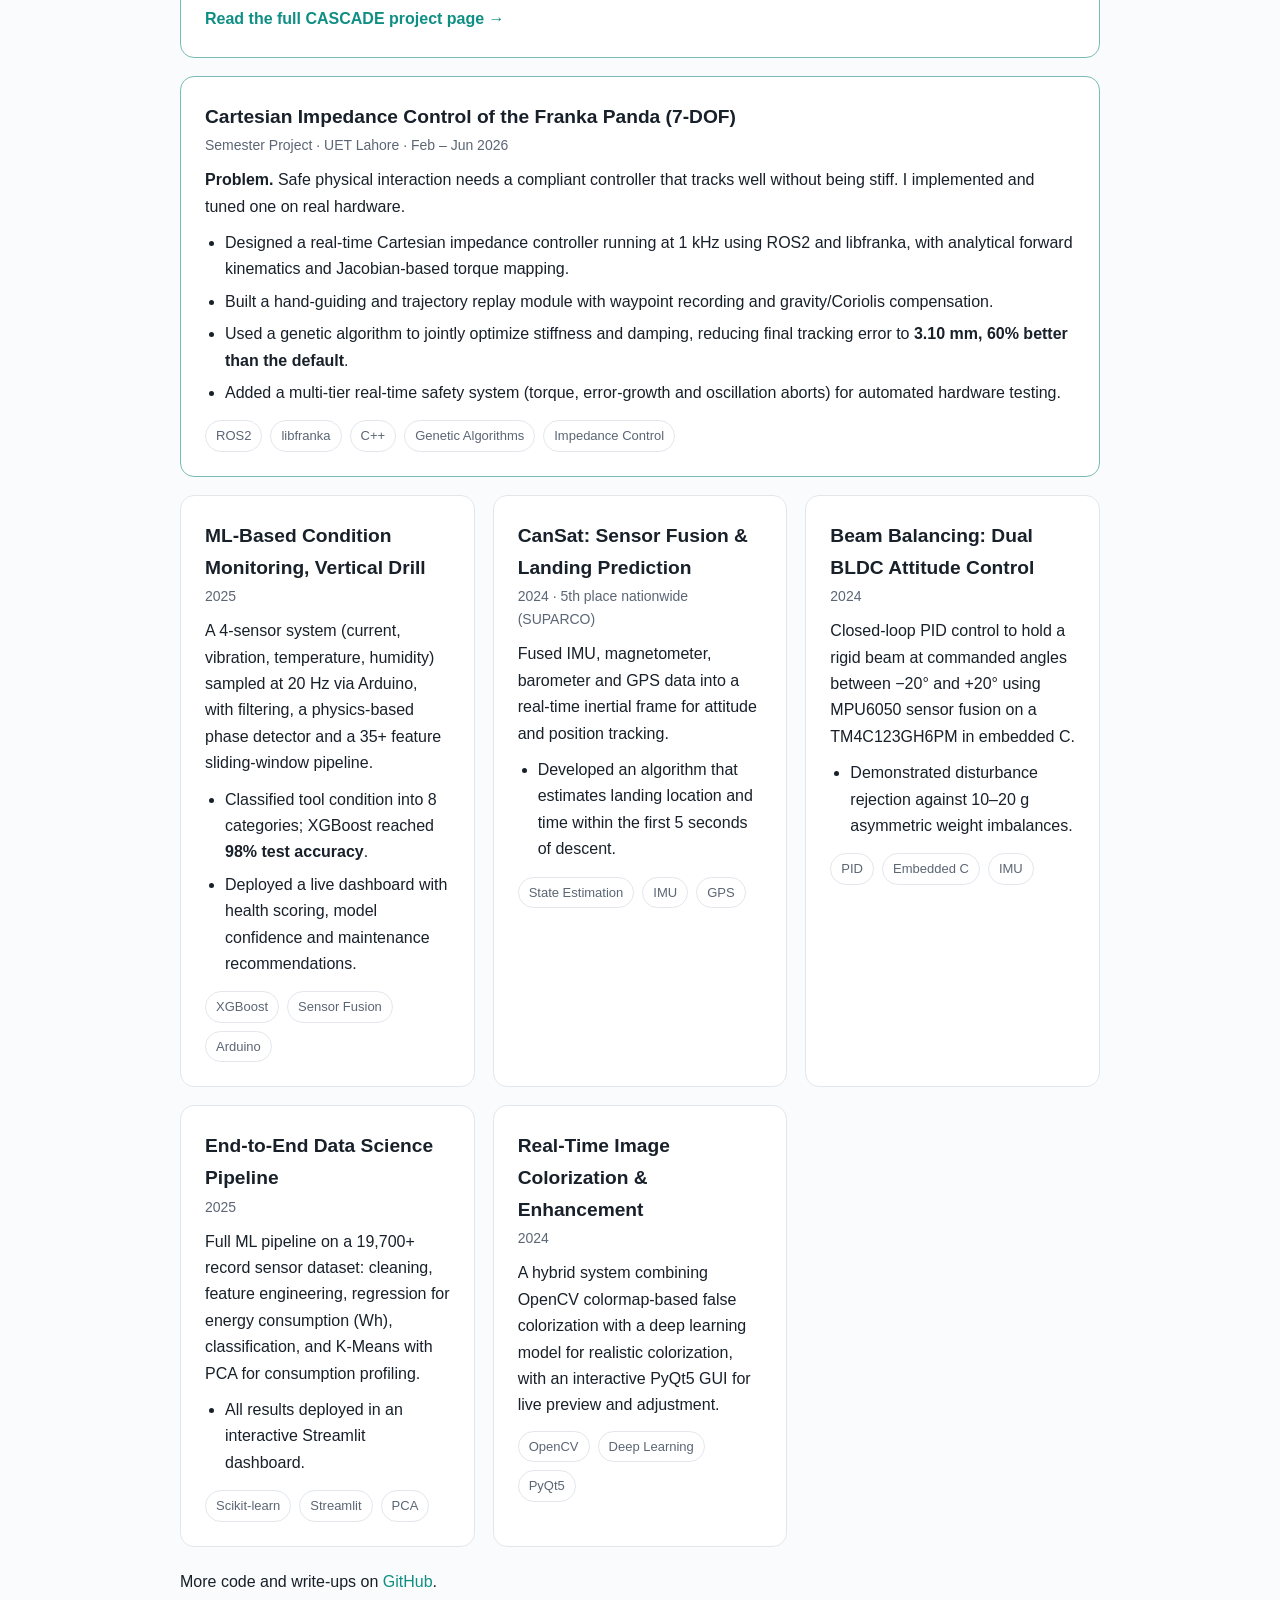
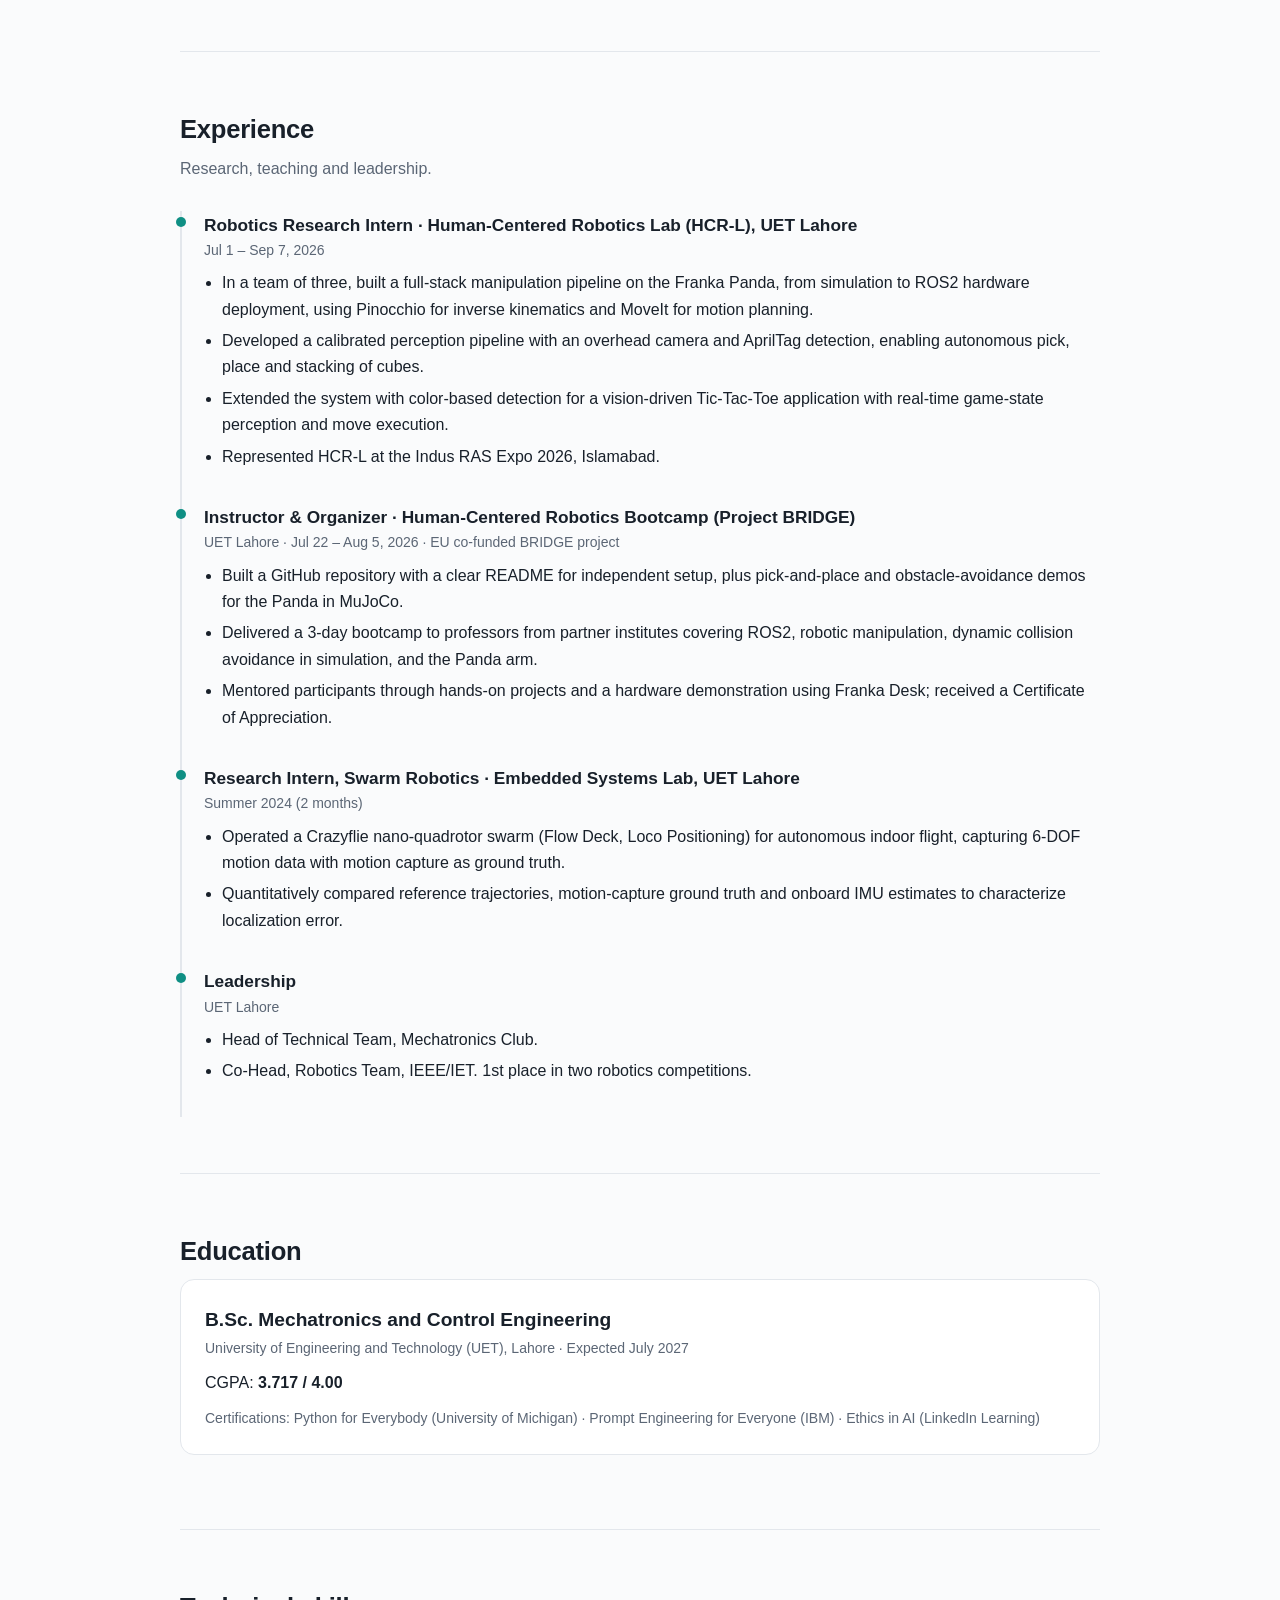
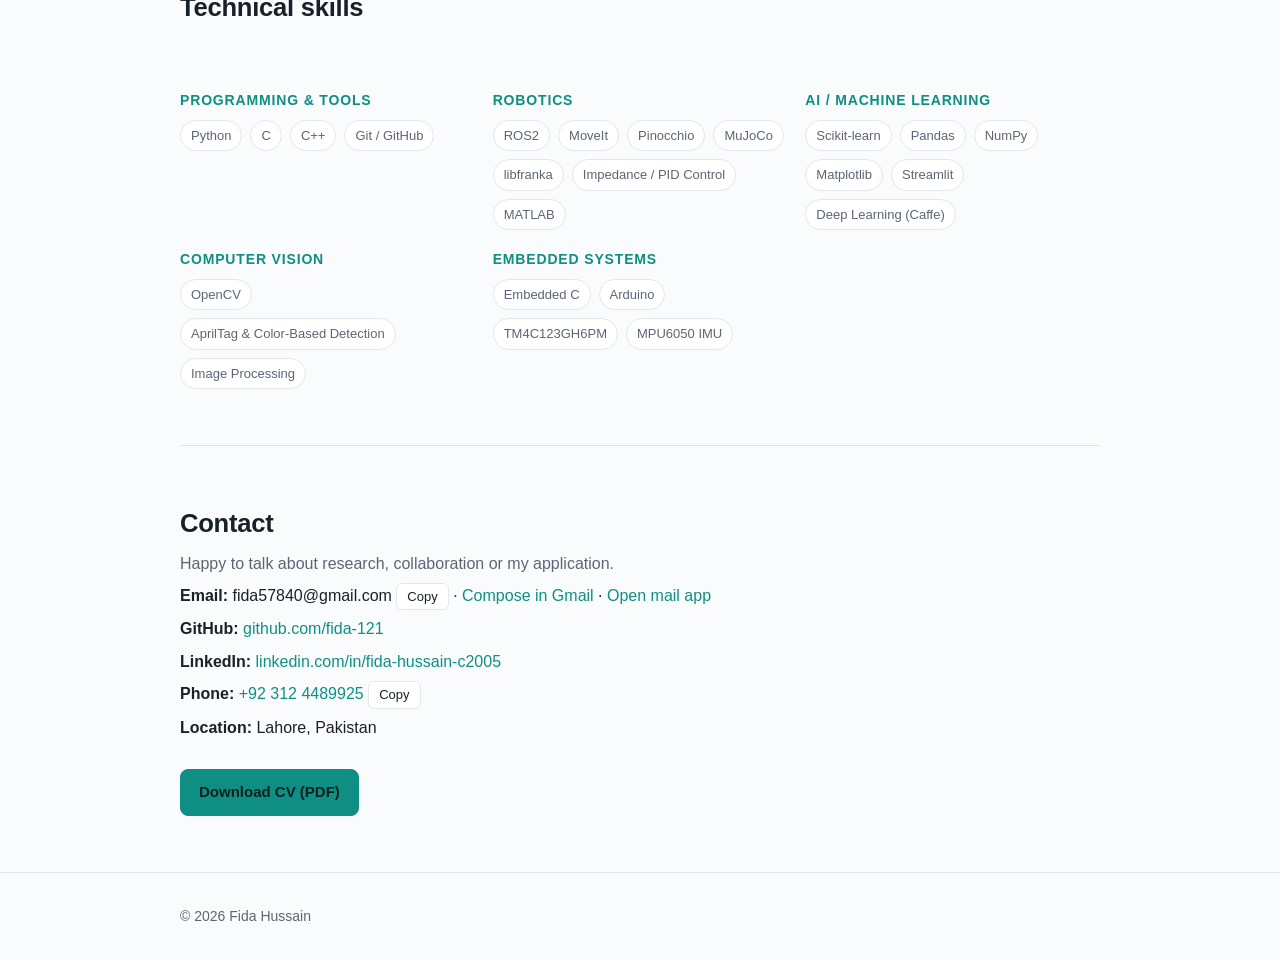
==== commit 49106d74: "Enhance contact section with email copy buttons" ====
--- a/index.html
+++ b/index.html
@@ -93,6 +93,8 @@
 .skills{display:grid;grid-template-columns:repeat(auto-fit,minmax(250px,1fr));gap:18px}
 .skills h4{font-size:14px;color:var(--accent);margin-bottom:8px;text-transform:uppercase;letter-spacing:.06em}
 .contact p{margin-bottom:6px}
+.copy{font:inherit;font-size:13px;padding:2px 10px;border-radius:6px;border:1px solid var(--border);background:var(--surface);color:var(--text);cursor:pointer}
+.copy:hover{border-color:var(--accent)}
 footer{padding:32px 0;color:var(--muted);font-size:14px;border-top:1px solid var(--border)}
 </style>
 </head>
@@ -121,7 +123,7 @@
     <div class="cta">
       <a class="btn primary" href="#projects">View projects</a>
       <a class="btn" href="Fida_Hussain_CV.pdf">Download CV</a>
-      <a class="btn" href="mailto:fida57840@gmail.com">Get in touch</a>
+      <a class="btn" href="#contact">Get in touch</a>
     </div>
     <div class="stats">
       <div class="stat"><b>3.717 / 4.00</b><span>CGPA, UET Lahore</span></div>
@@ -300,9 +302,14 @@
   <section id="contact" class="contact">
     <h2>Contact</h2>
     <p class="sub">Happy to talk about research, collaboration or my application.</p>
-    <p><b>Email:</b> <a href="mailto:fida57840@gmail.com">fida57840@gmail.com</a></p>
+    <p><b>Email:</b> fida57840@gmail.com
+      <button class="copy" type="button" data-copy="fida57840@gmail.com">Copy</button>
+      · <a href="https://mail.google.com/mail/?view=cm&amp;fs=1&amp;to=fida57840@gmail.com" target="_blank" rel="noopener">Compose in Gmail</a>
+      · <a href="mailto:fida57840@gmail.com">Open mail app</a></p>
     <p><b>GitHub:</b> <a href="https://github.com/fida-121">github.com/fida-121</a></p>
     <p><b>LinkedIn:</b> <a href="https://linkedin.com/in/fida-hussain-c2005">linkedin.com/in/fida-hussain-c2005</a></p>
+    <p><b>Phone:</b> <a href="tel:+923124489925">+92 312 4489925</a>
+      <button class="copy" type="button" data-copy="+92 312 4489925">Copy</button></p>
     <p><b>Location:</b> Lahore, Pakistan</p>
     <div class="cta"><a class="btn primary" href="Fida_Hussain_CV.pdf">Download CV (PDF)</a></div>
   </section>
@@ -313,6 +320,17 @@
 <footer>
   <div class="wrap">© <span id="yr">2026</span> Fida Hussain</div>
 </footer>
-<script>document.getElementById('yr').textContent = new Date().getFullYear();</script>
+<script>
+document.getElementById('yr').textContent = new Date().getFullYear();
+function fallbackCopy(t, done){var a=document.createElement('textarea');a.value=t;document.body.appendChild(a);a.select();try{document.execCommand('copy');done();}catch(e){}document.body.removeChild(a);}
+document.querySelectorAll('[data-copy]').forEach(function(b){
+  b.addEventListener('click',function(){
+    var t=b.getAttribute('data-copy'), o=b.textContent;
+    var done=function(){b.textContent='Copied!';setTimeout(function(){b.textContent=o;},1500);};
+    if(navigator.clipboard && window.isSecureContext){navigator.clipboard.writeText(t).then(done,function(){fallbackCopy(t,done);});}
+    else{fallbackCopy(t,done);}
+  });
+});
+</script>
 </body>
 </html>
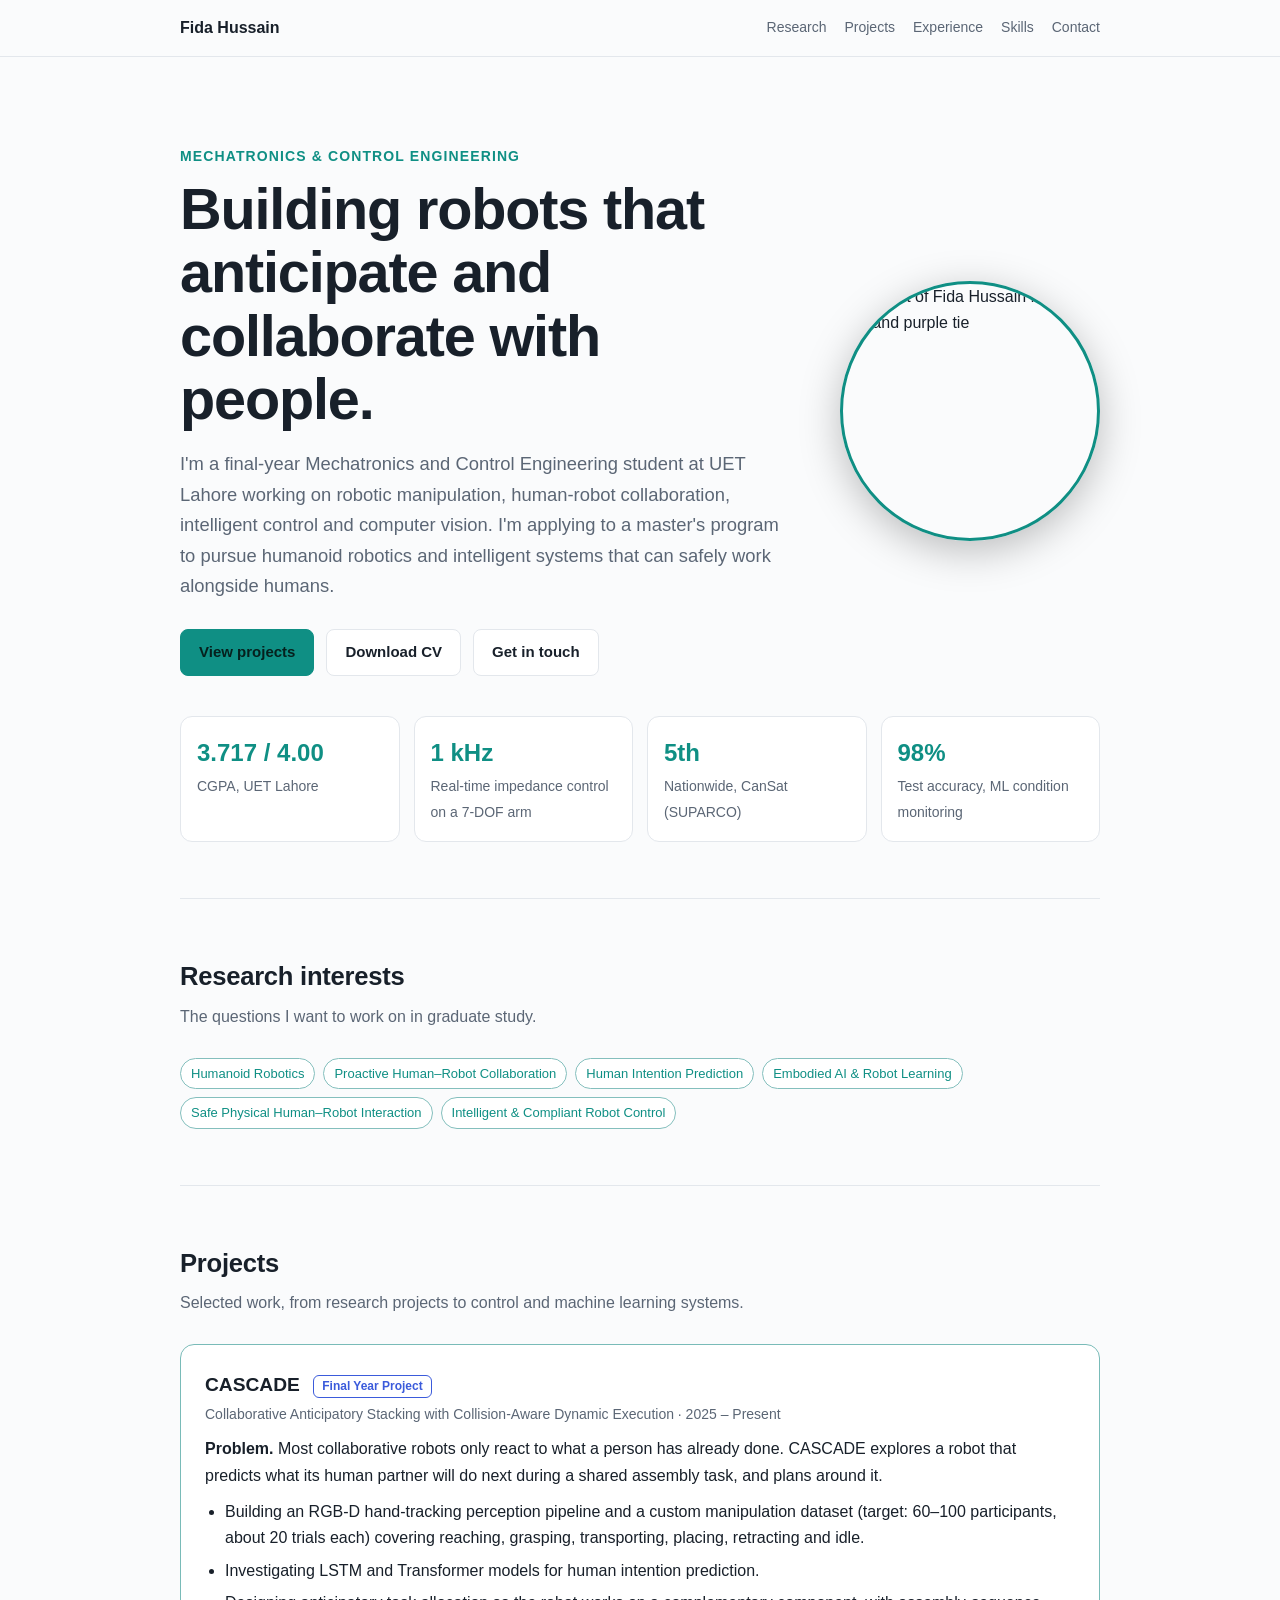
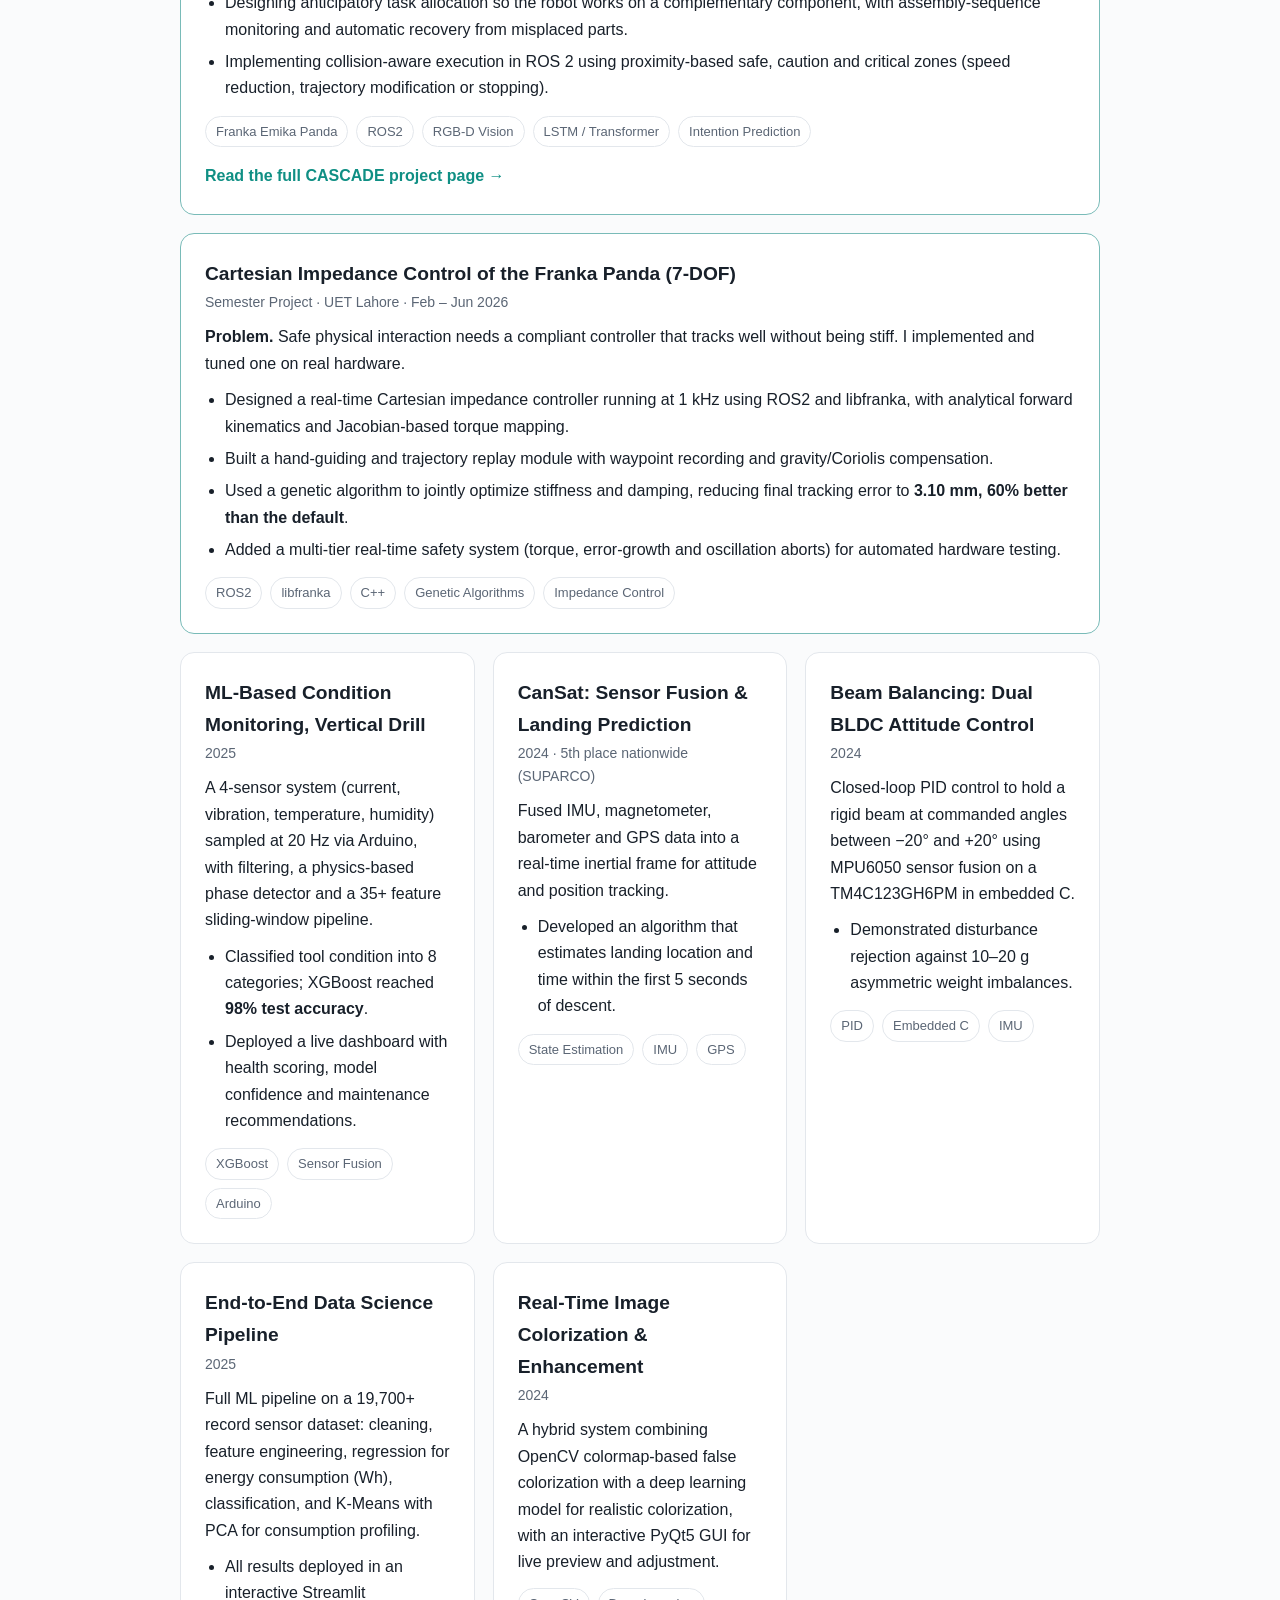
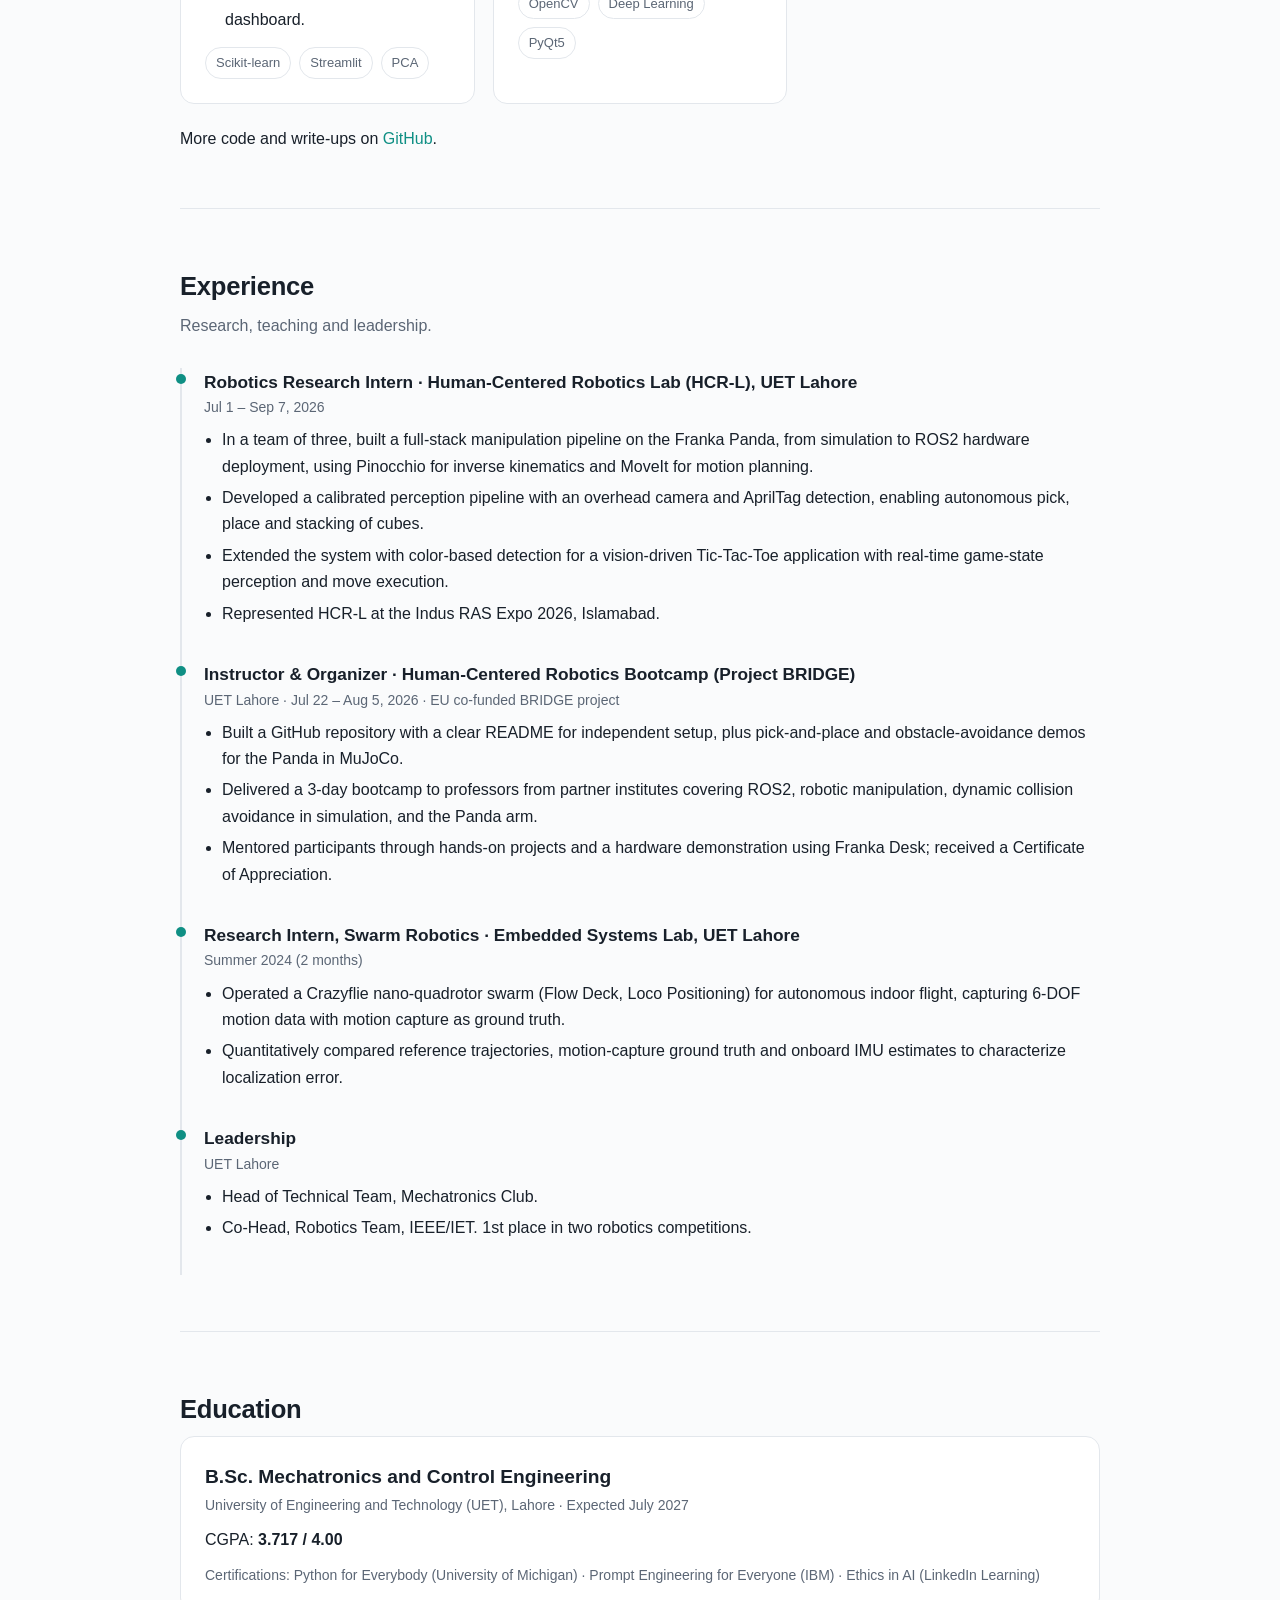
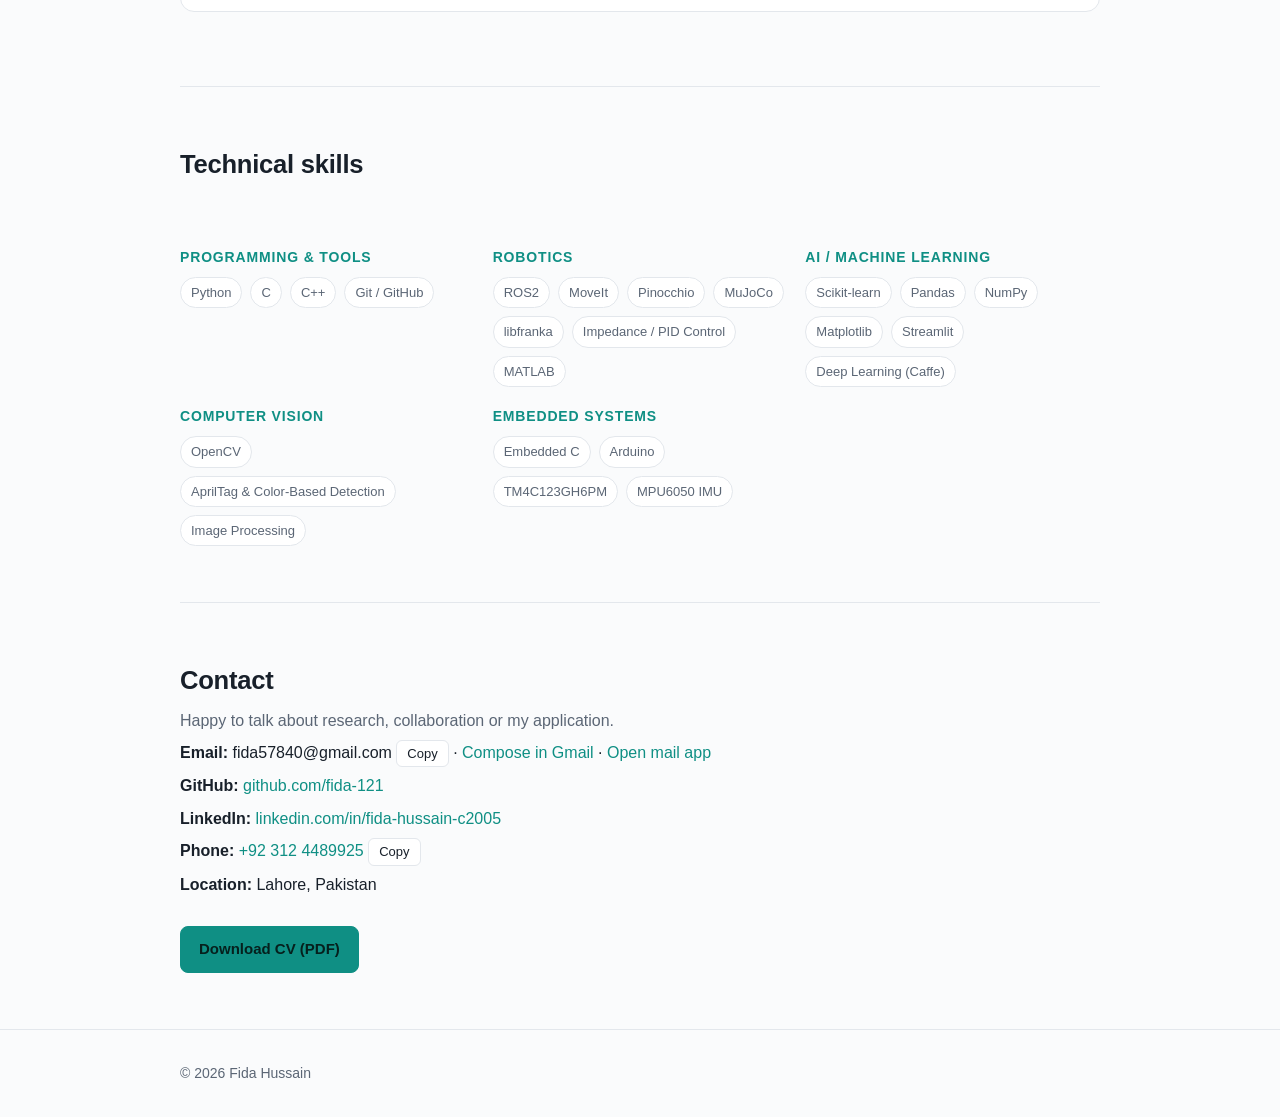
==== commit d4c6316c: "Add Open Graph image meta tag and styles" ====
--- a/index.html
+++ b/index.html
@@ -9,6 +9,7 @@
 <meta property="og:description" content="Human-robot collaboration, intelligent control and computer vision on the Franka Emika Panda.">
 <meta property="og:type" content="website">
 <meta property="og:url" content="https://fidahussain.me/">
+<meta property="og:image" content="https://fidahussain.me/fida-hussain.jpg">
 <link rel="canonical" href="https://fidahussain.me/">
 <script type="application/ld+json">
 {
@@ -16,6 +17,7 @@
   "@type": "Person",
   "name": "Fida Hussain",
   "url": "https://fidahussain.me/",
+  "image": "https://fidahussain.me/fida-hussain.jpg",
   "jobTitle": "Mechatronics and Control Engineering Student",
   "affiliation": {
     "@type": "CollegeOrUniversity",
@@ -56,6 +58,9 @@
 .nav ul a:hover{color:var(--text);text-decoration:none}
 @media(max-width:640px){.nav ul li:nth-child(n+4){display:none}}
 .hero{padding:88px 0 56px}
+.hero-top{display:grid;grid-template-columns:1fr 260px;gap:48px;align-items:center}
+.portrait{width:260px;height:260px;border-radius:50%;object-fit:cover;border:3px solid var(--accent);box-shadow:0 10px 40px rgba(0,0,0,.25)}
+@media(max-width:760px){.hero{padding-top:48px}.hero-top{grid-template-columns:1fr;gap:24px}.portrait{order:-1;width:140px;height:140px}}
 .eyebrow{color:var(--accent);font-size:14px;font-weight:600;letter-spacing:.08em;text-transform:uppercase}
 h1{font-size:clamp(2.2rem,6vw,3.6rem);line-height:1.1;margin:10px 0 18px;letter-spacing:-.02em}
 .lead{font-size:1.15rem;color:var(--muted);max-width:680px}
@@ -117,6 +122,8 @@
 <div class="wrap">
 
   <div class="hero">
+    <div class="hero-top">
+    <div class="hero-text">
     <p class="eyebrow">Mechatronics &amp; Control Engineering</p>
     <h1>Building robots that anticipate and collaborate with people.</h1>
     <p class="lead">I'm a final-year Mechatronics and Control Engineering student at UET Lahore working on robotic manipulation, human-robot collaboration, intelligent control and computer vision. I'm applying to a master's program to pursue humanoid robotics and intelligent systems that can safely work alongside humans.</p>
@@ -124,6 +131,9 @@
       <a class="btn primary" href="#projects">View projects</a>
       <a class="btn" href="Fida_Hussain_CV.pdf">Download CV</a>
       <a class="btn" href="#contact">Get in touch</a>
+    </div>
+    </div>
+    <img class="portrait" src="fida-hussain.jpg" width="600" height="600" alt="Portrait of Fida Hussain in a navy suit and purple tie" fetchpriority="high">
     </div>
     <div class="stats">
       <div class="stat"><b>3.717 / 4.00</b><span>CGPA, UET Lahore</span></div>
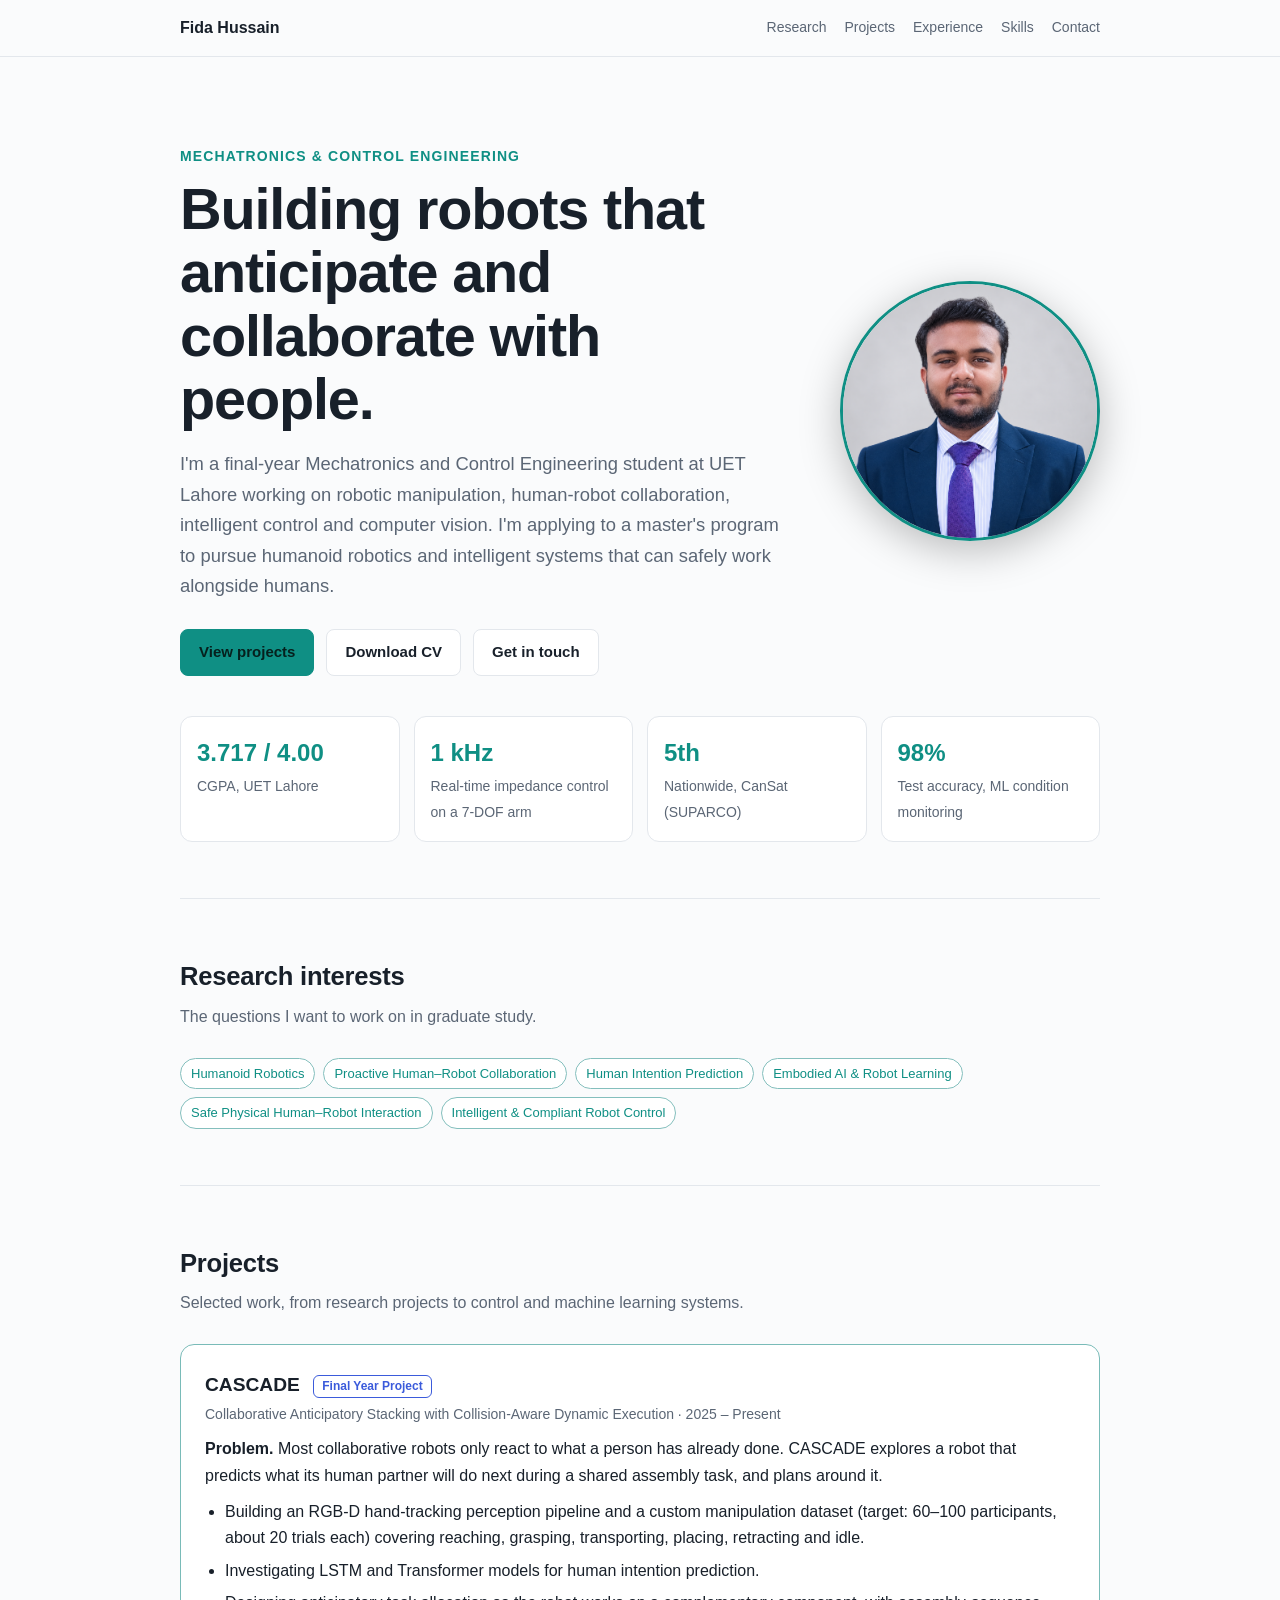
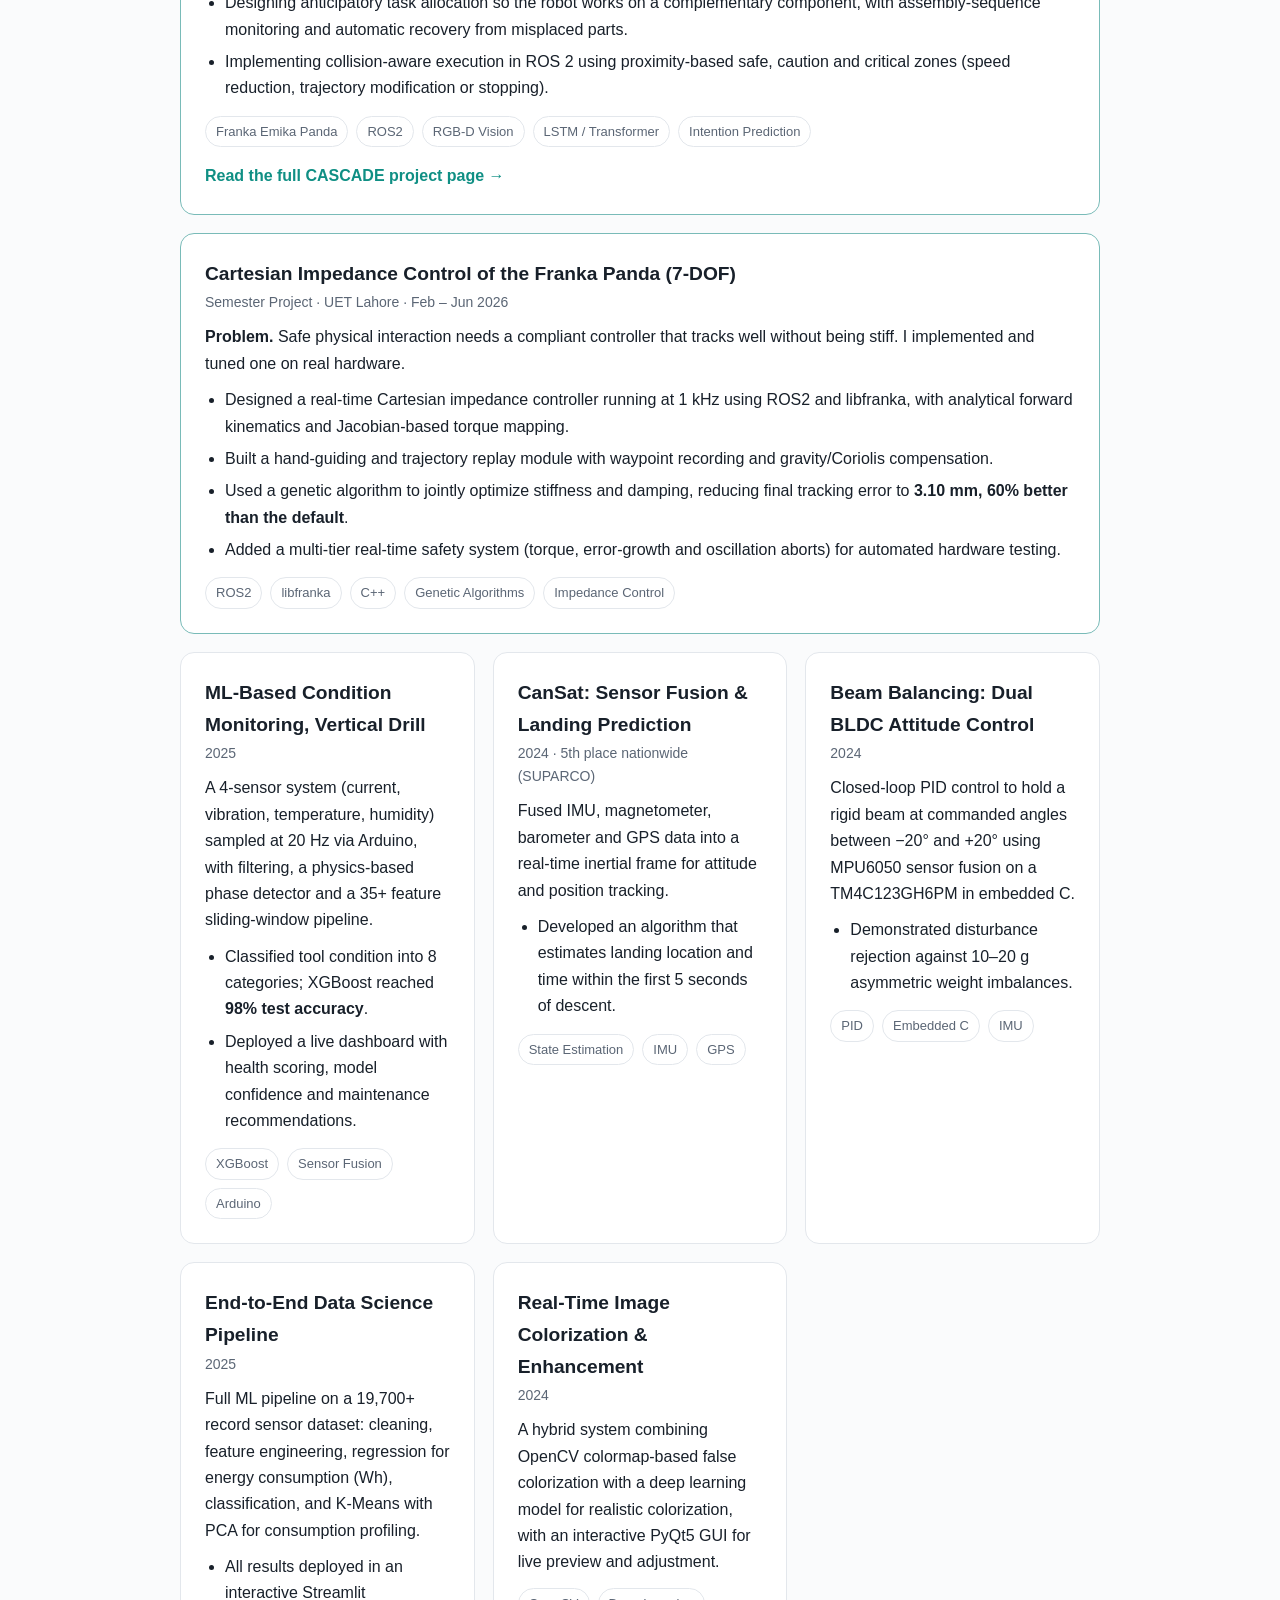
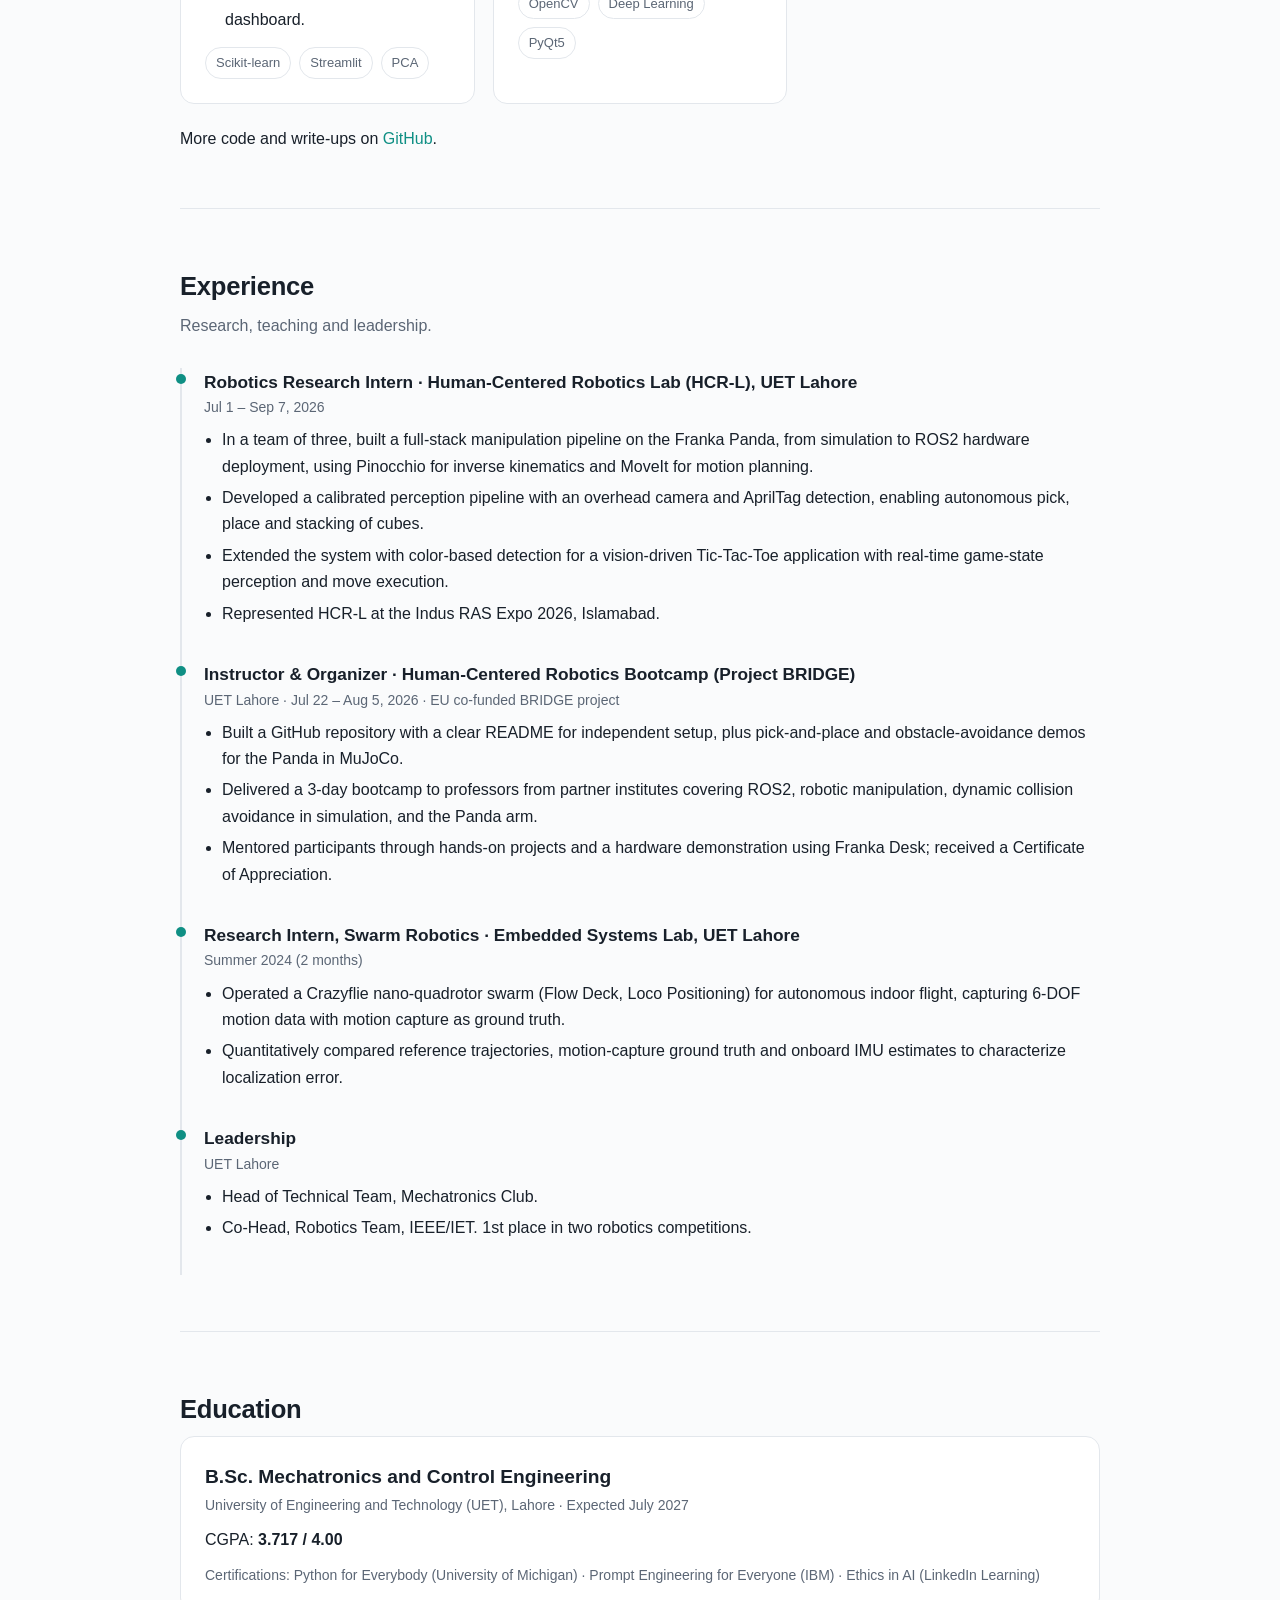
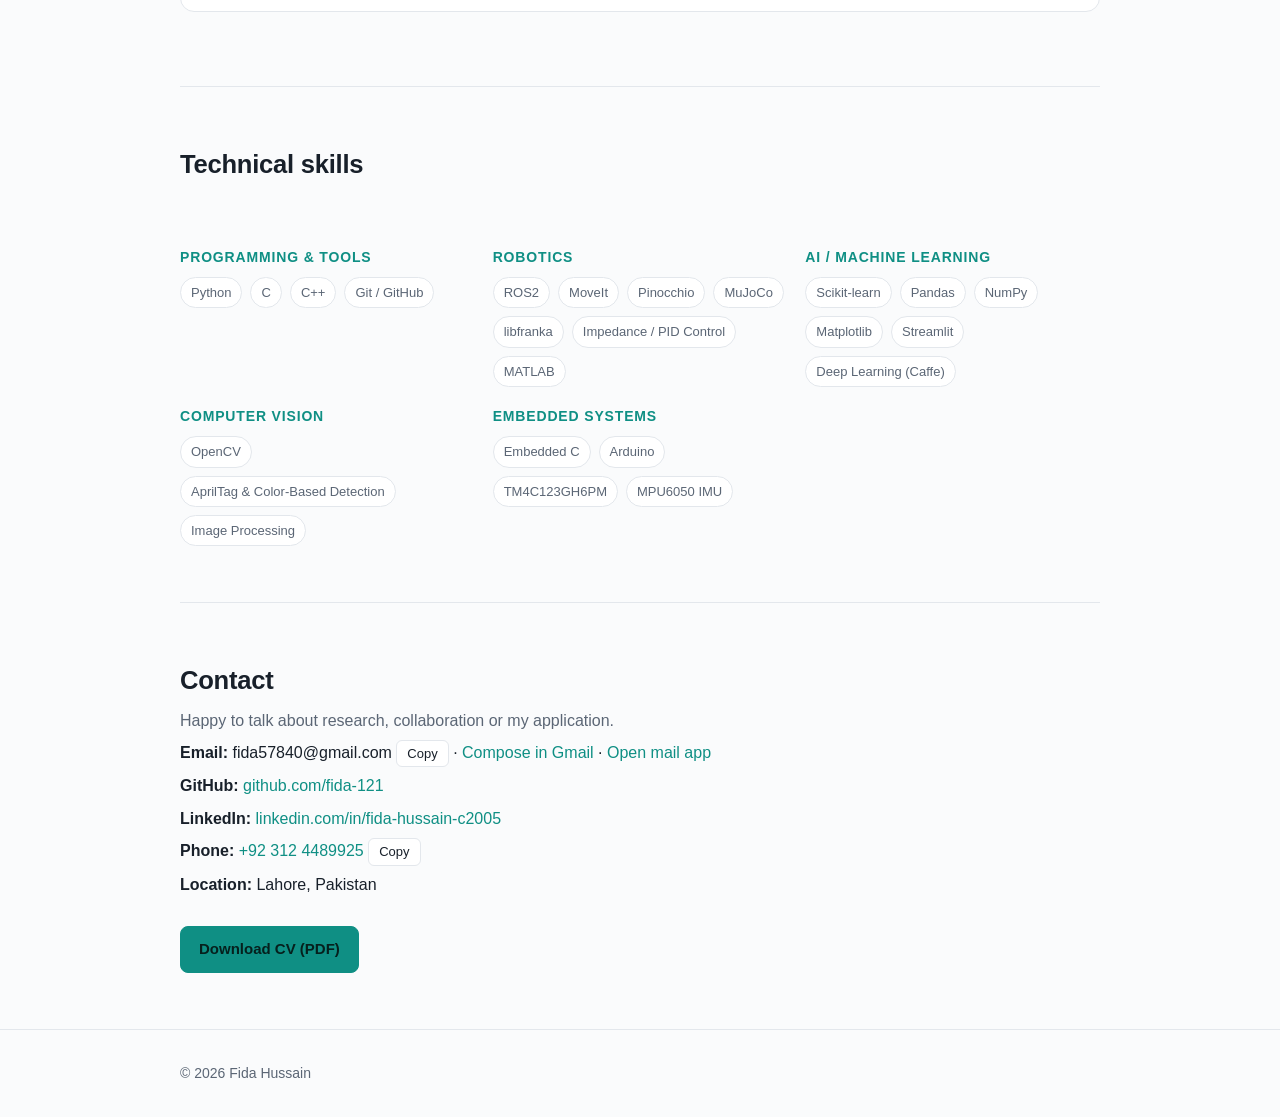
==== commit 0420c4f0: "Add favicon and apple-touch-icon links to index.html" ====
--- a/index.html
+++ b/index.html
@@ -11,6 +11,9 @@
 <meta property="og:url" content="https://fidahussain.me/">
 <meta property="og:image" content="https://fidahussain.me/fida-hussain.jpg">
 <link rel="canonical" href="https://fidahussain.me/">
+<link rel="icon" href="/favicon.svg" type="image/svg+xml">
+<link rel="icon" href="/favicon.png" type="image/png" sizes="192x192">
+<link rel="apple-touch-icon" href="/favicon.png">
 <script type="application/ld+json">
 {
   "@context": "https://schema.org",
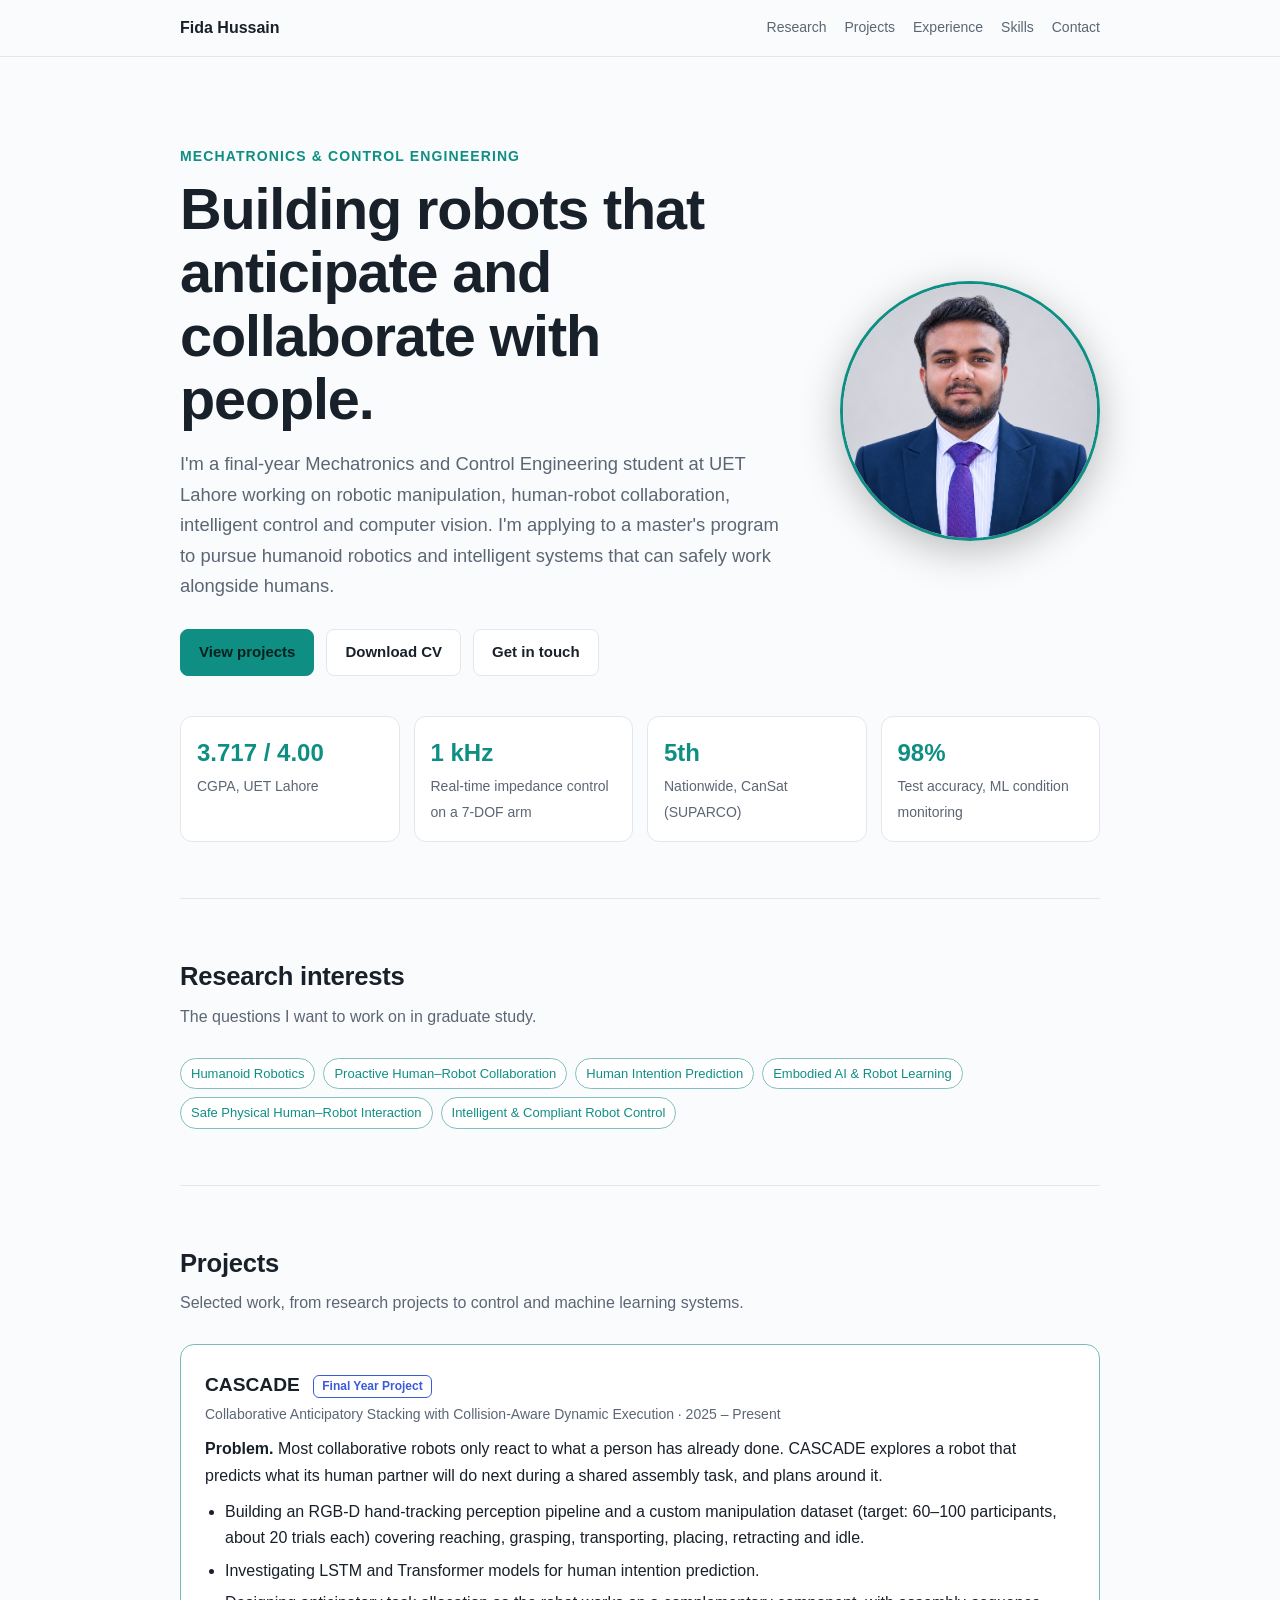
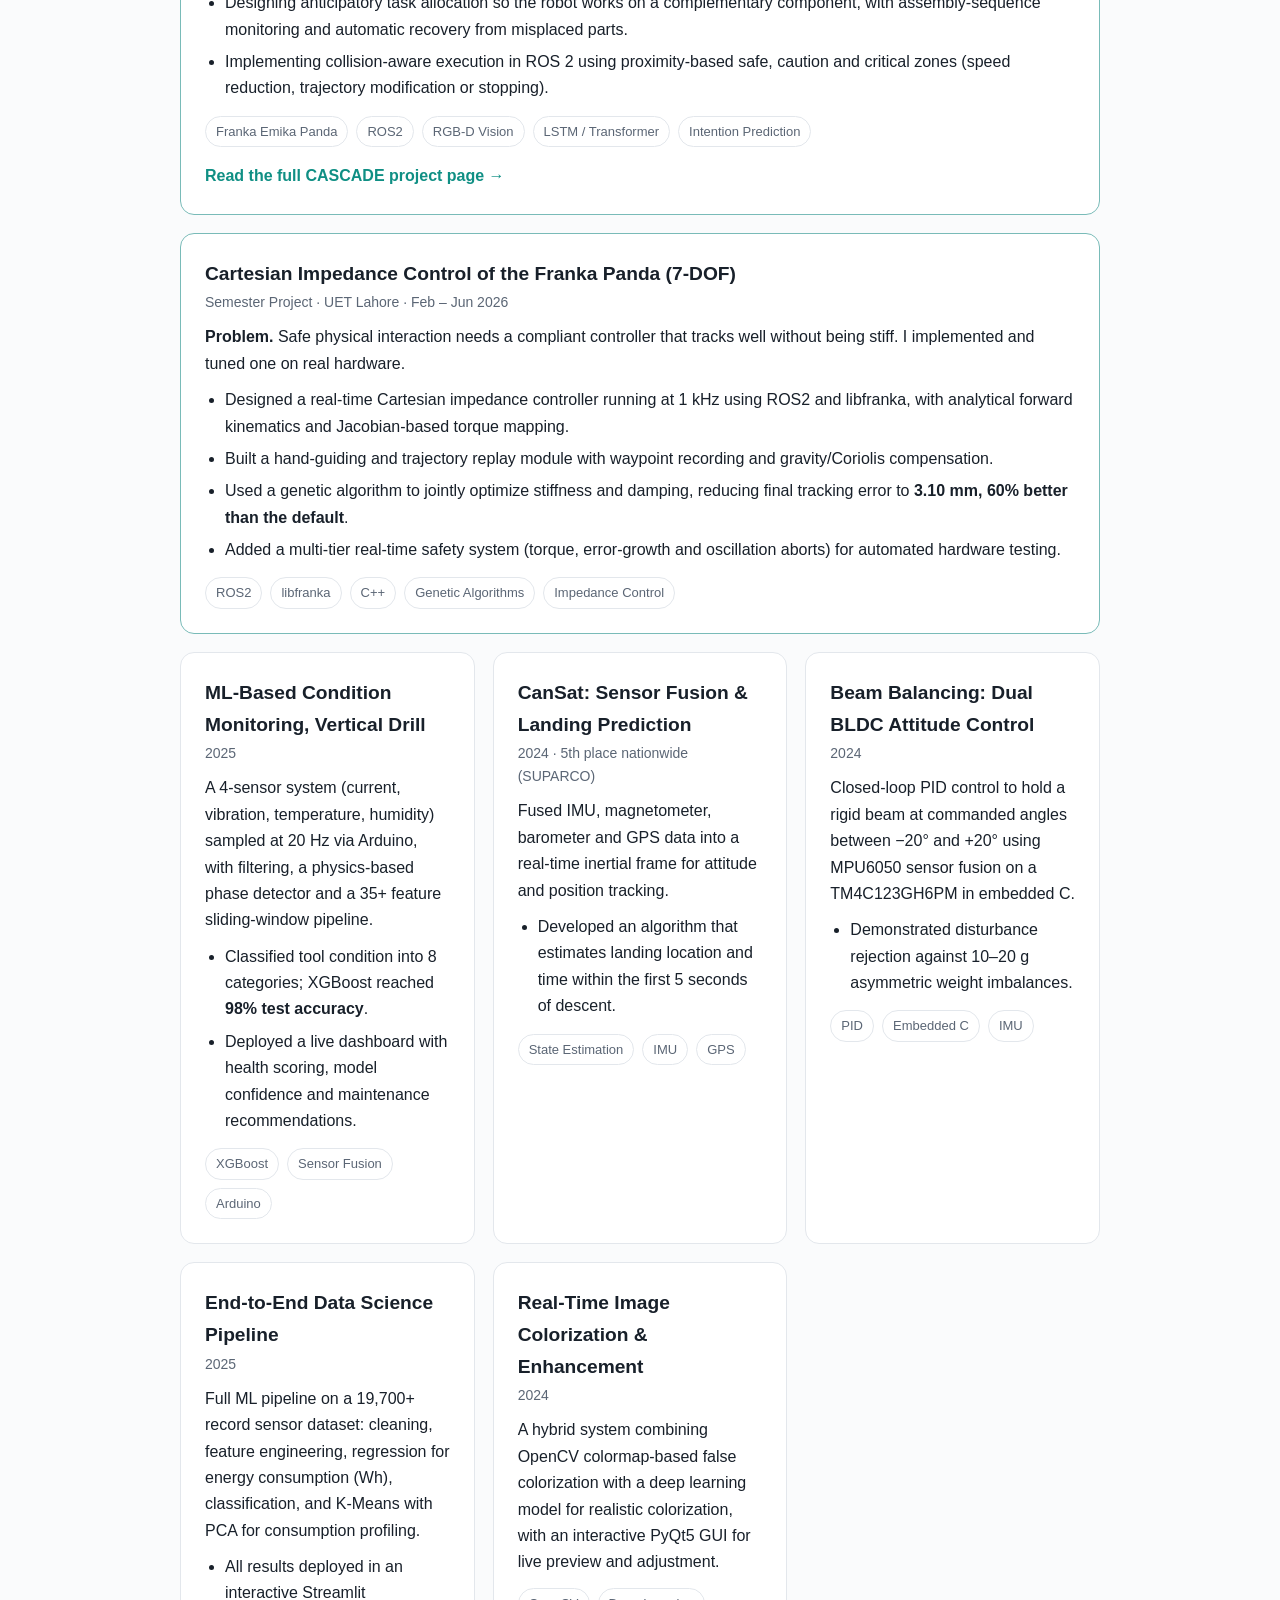
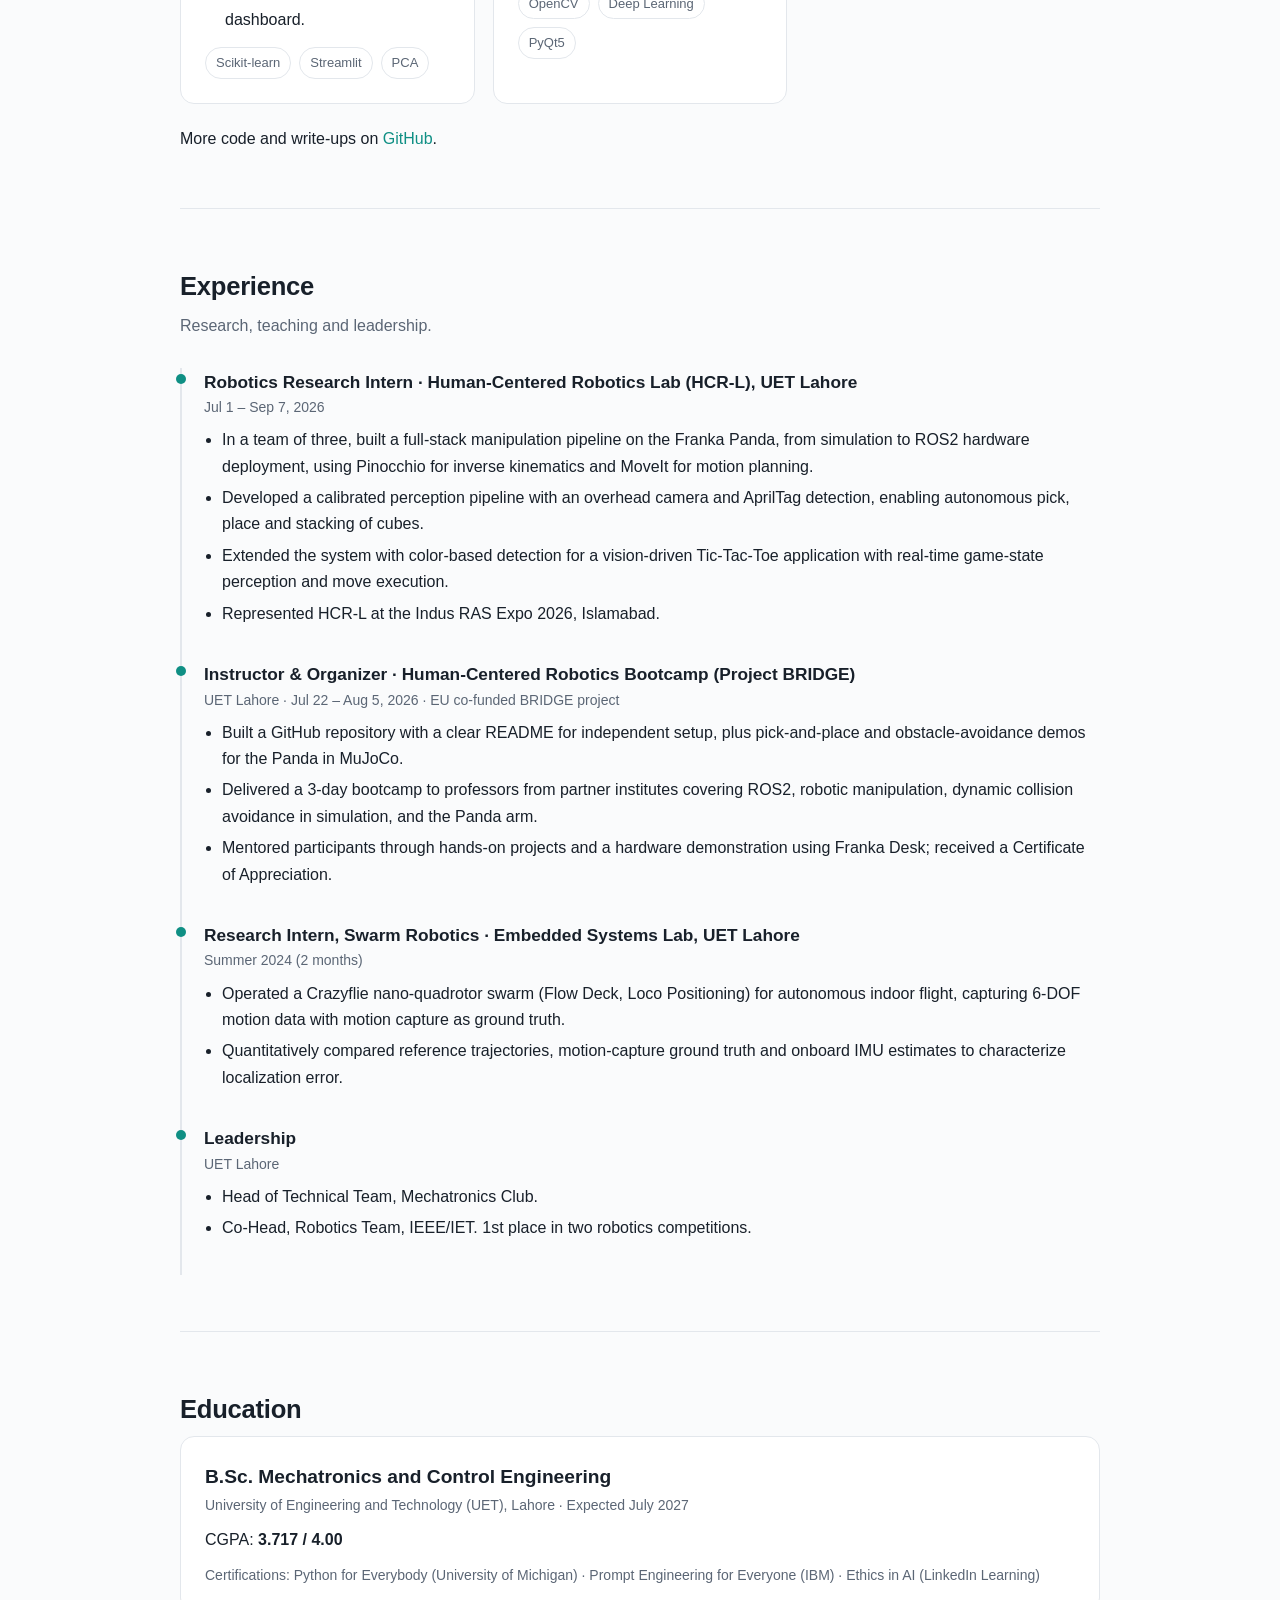
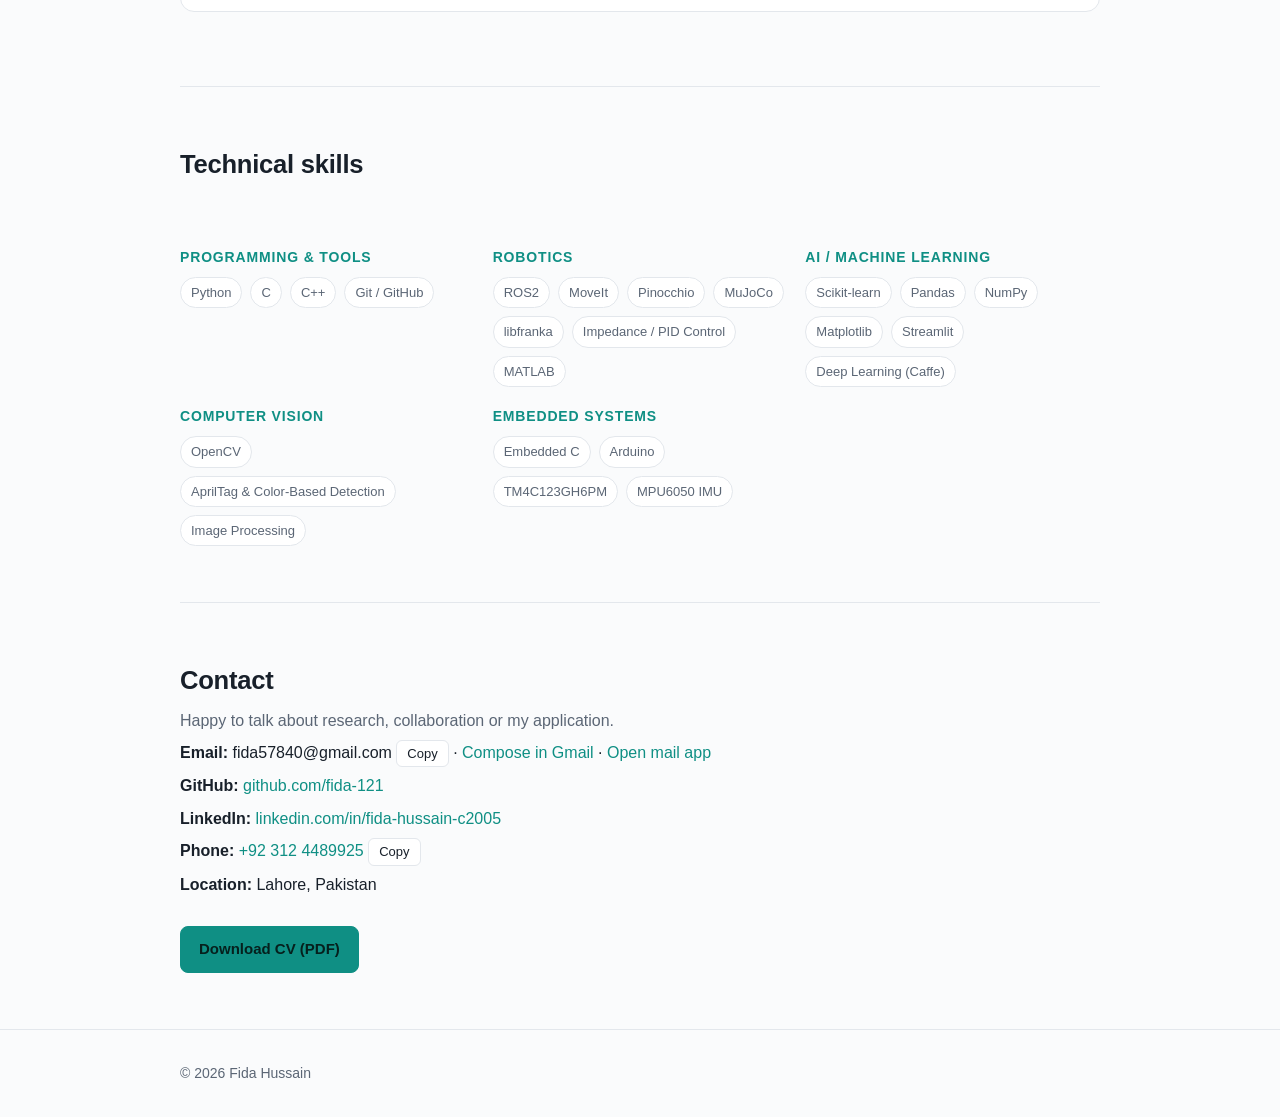
==== commit 664a2667: "Update index.html" ====
--- a/index.html
+++ b/index.html
@@ -4,12 +4,16 @@
 <meta charset="utf-8">
 <meta name="viewport" content="width=device-width, initial-scale=1">
 <title>Fida Hussain | Robotics & Control Engineering</title>
-<meta name="description" content="Portfolio of Fida Hussain, Mechatronics and Control Engineering student at UET Lahore working on proactive human-robot collaboration, robot control and embodied AI.">
+<meta name="description" content="Fida Hussain, Mechatronics and Control Engineering student at UET Lahore, working on human-robot collaboration, robot control and computer vision.">
 <meta property="og:title" content="Fida Hussain | Robotics & Control Engineering">
 <meta property="og:description" content="Human-robot collaboration, intelligent control and computer vision on the Franka Emika Panda.">
 <meta property="og:type" content="website">
 <meta property="og:url" content="https://fidahussain.me/">
 <meta property="og:image" content="https://fidahussain.me/fida-hussain.jpg">
+<meta name="twitter:card" content="summary">
+<meta name="twitter:title" content="Fida Hussain | Robotics &amp; Control Engineering">
+<meta name="twitter:description" content="Human-robot collaboration, intelligent control and computer vision on the Franka Emika Panda.">
+<meta name="twitter:image" content="https://fidahussain.me/fida-hussain.jpg">
 <link rel="canonical" href="https://fidahussain.me/">
 <link rel="icon" href="/favicon.svg" type="image/svg+xml">
 <link rel="icon" href="/favicon.png" type="image/png" sizes="192x192">
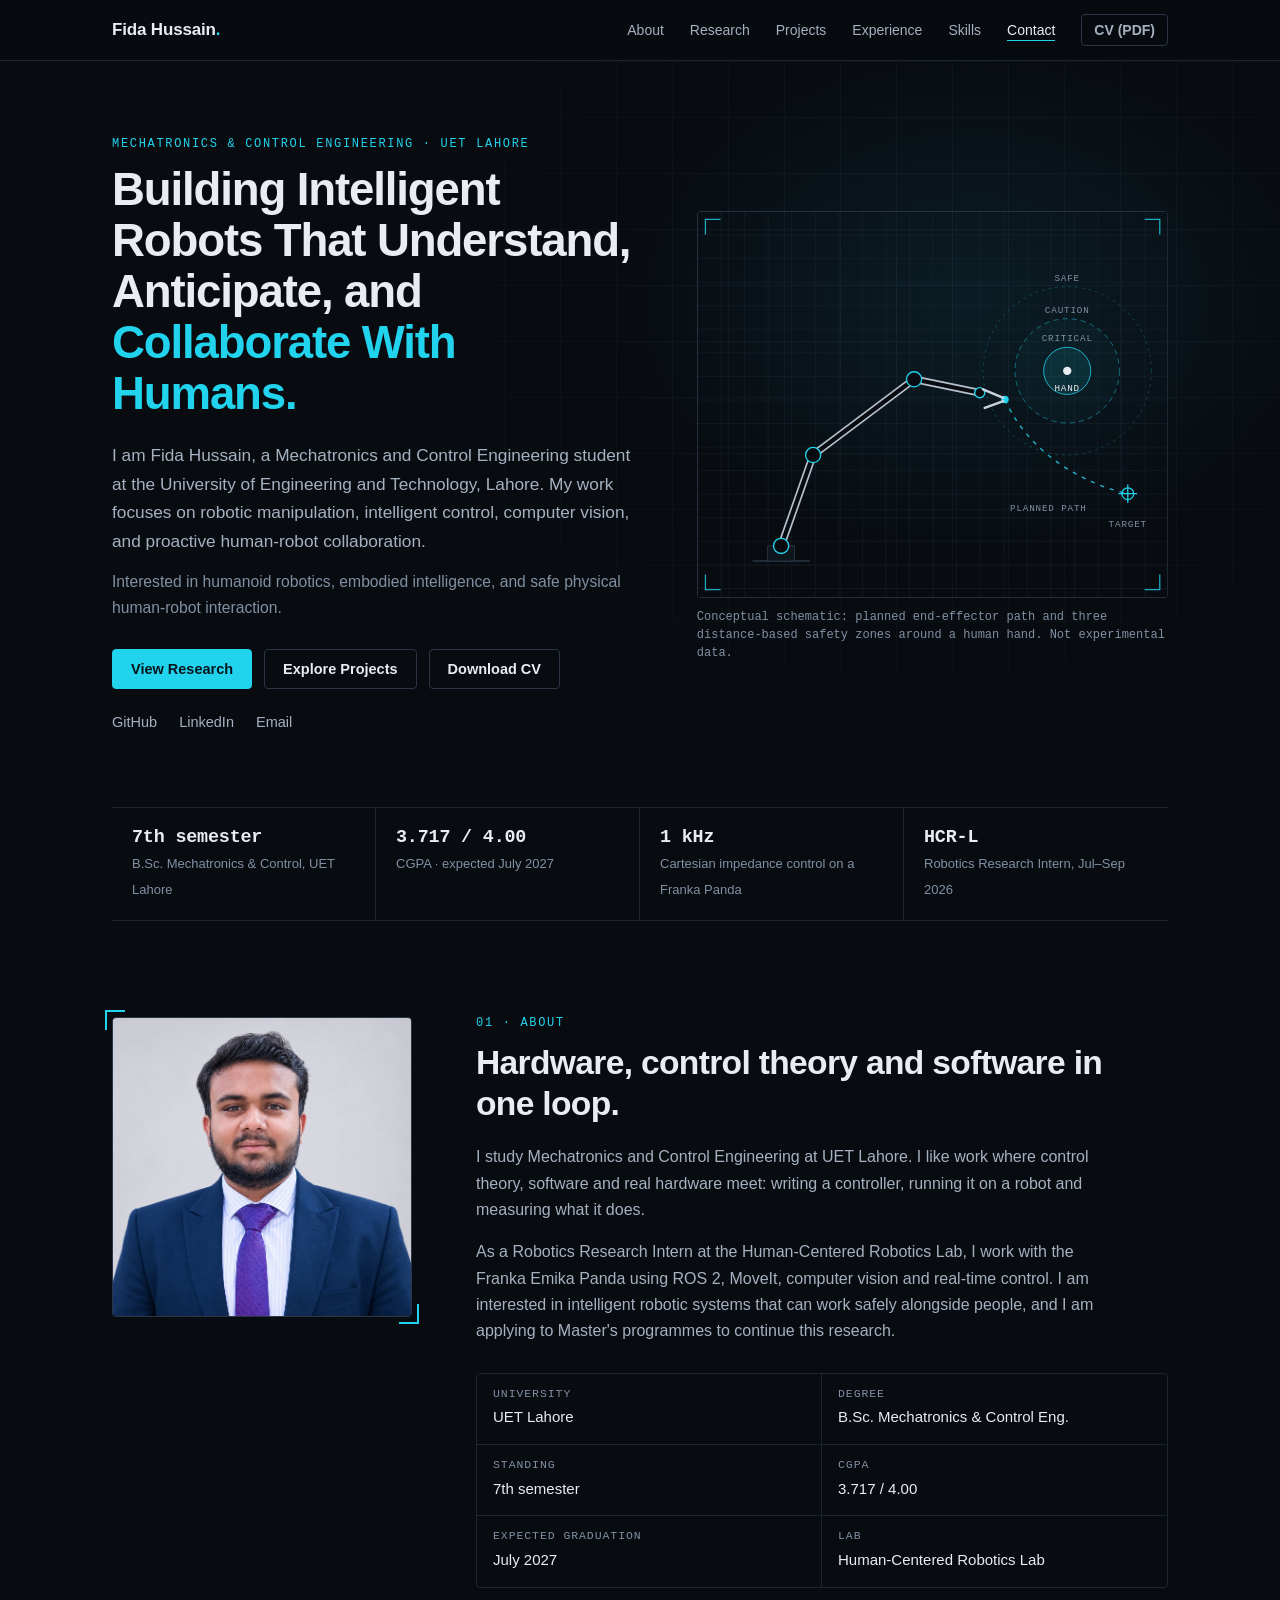
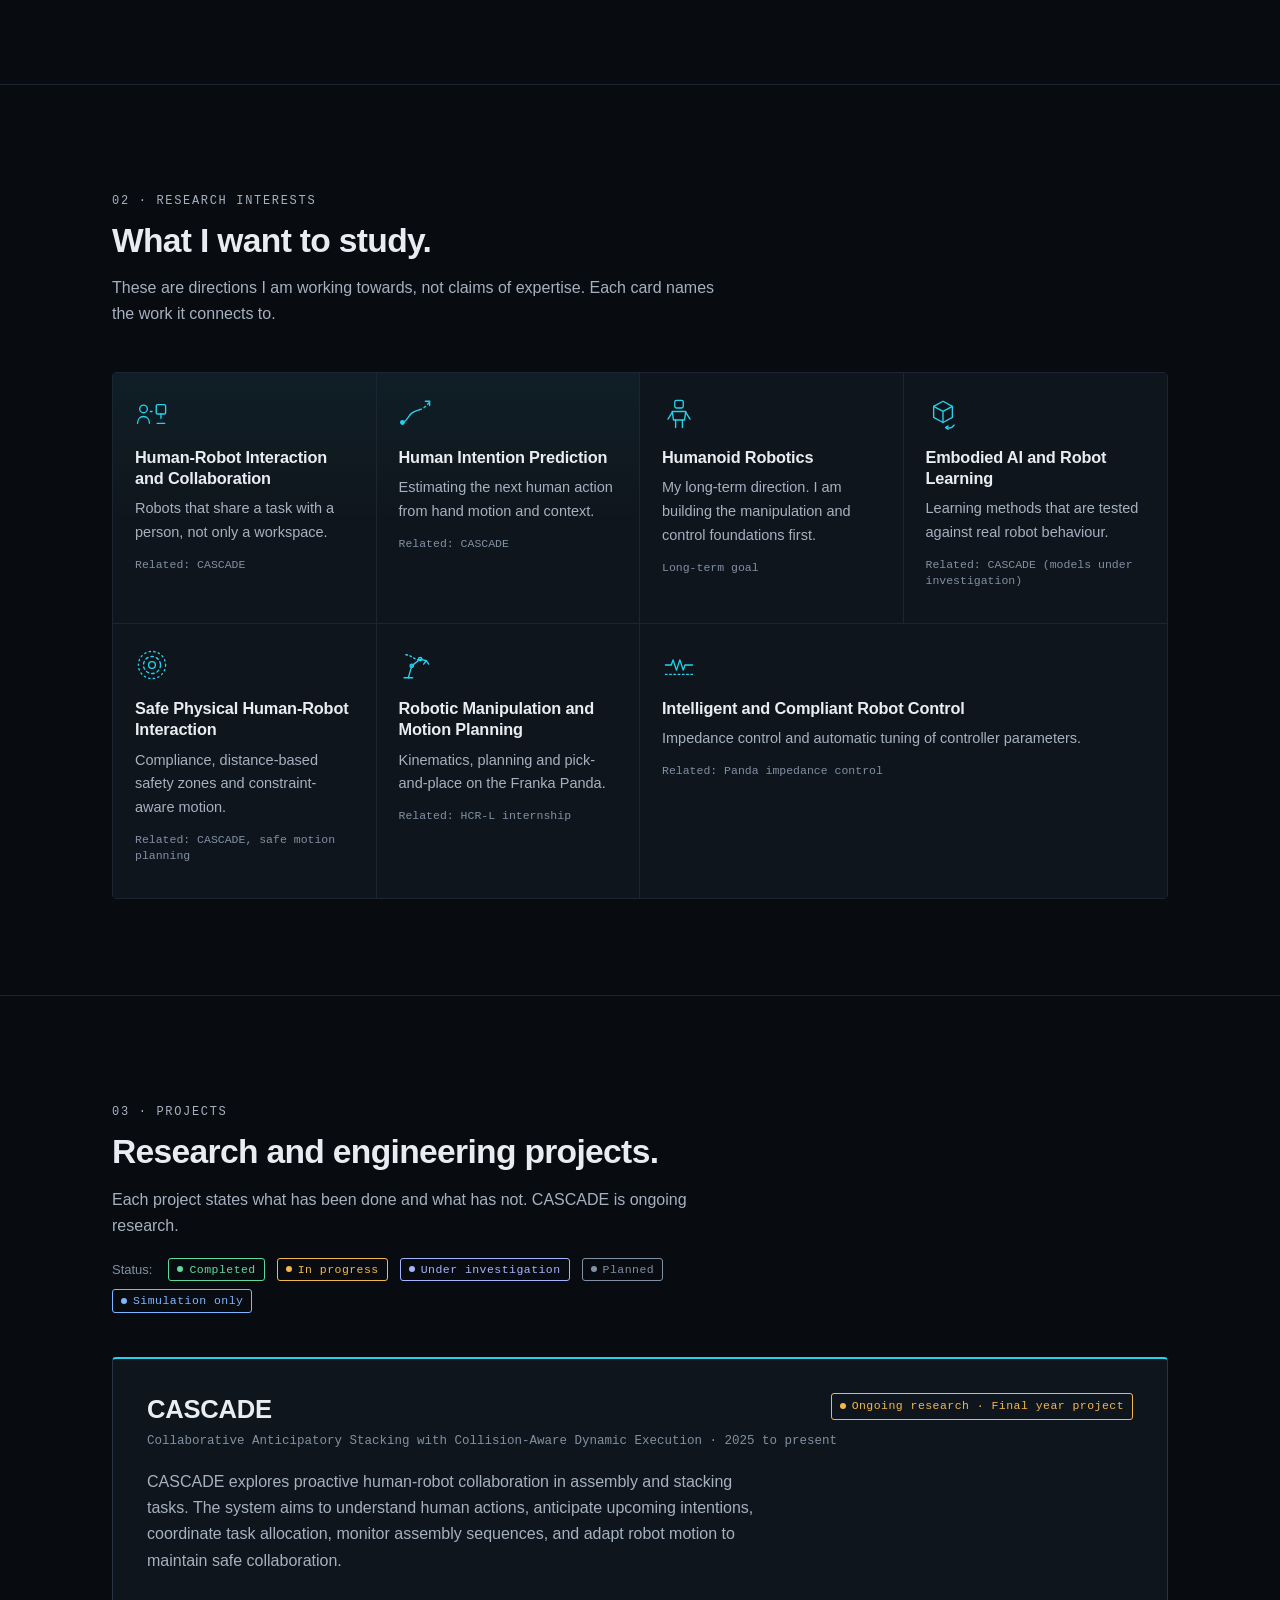
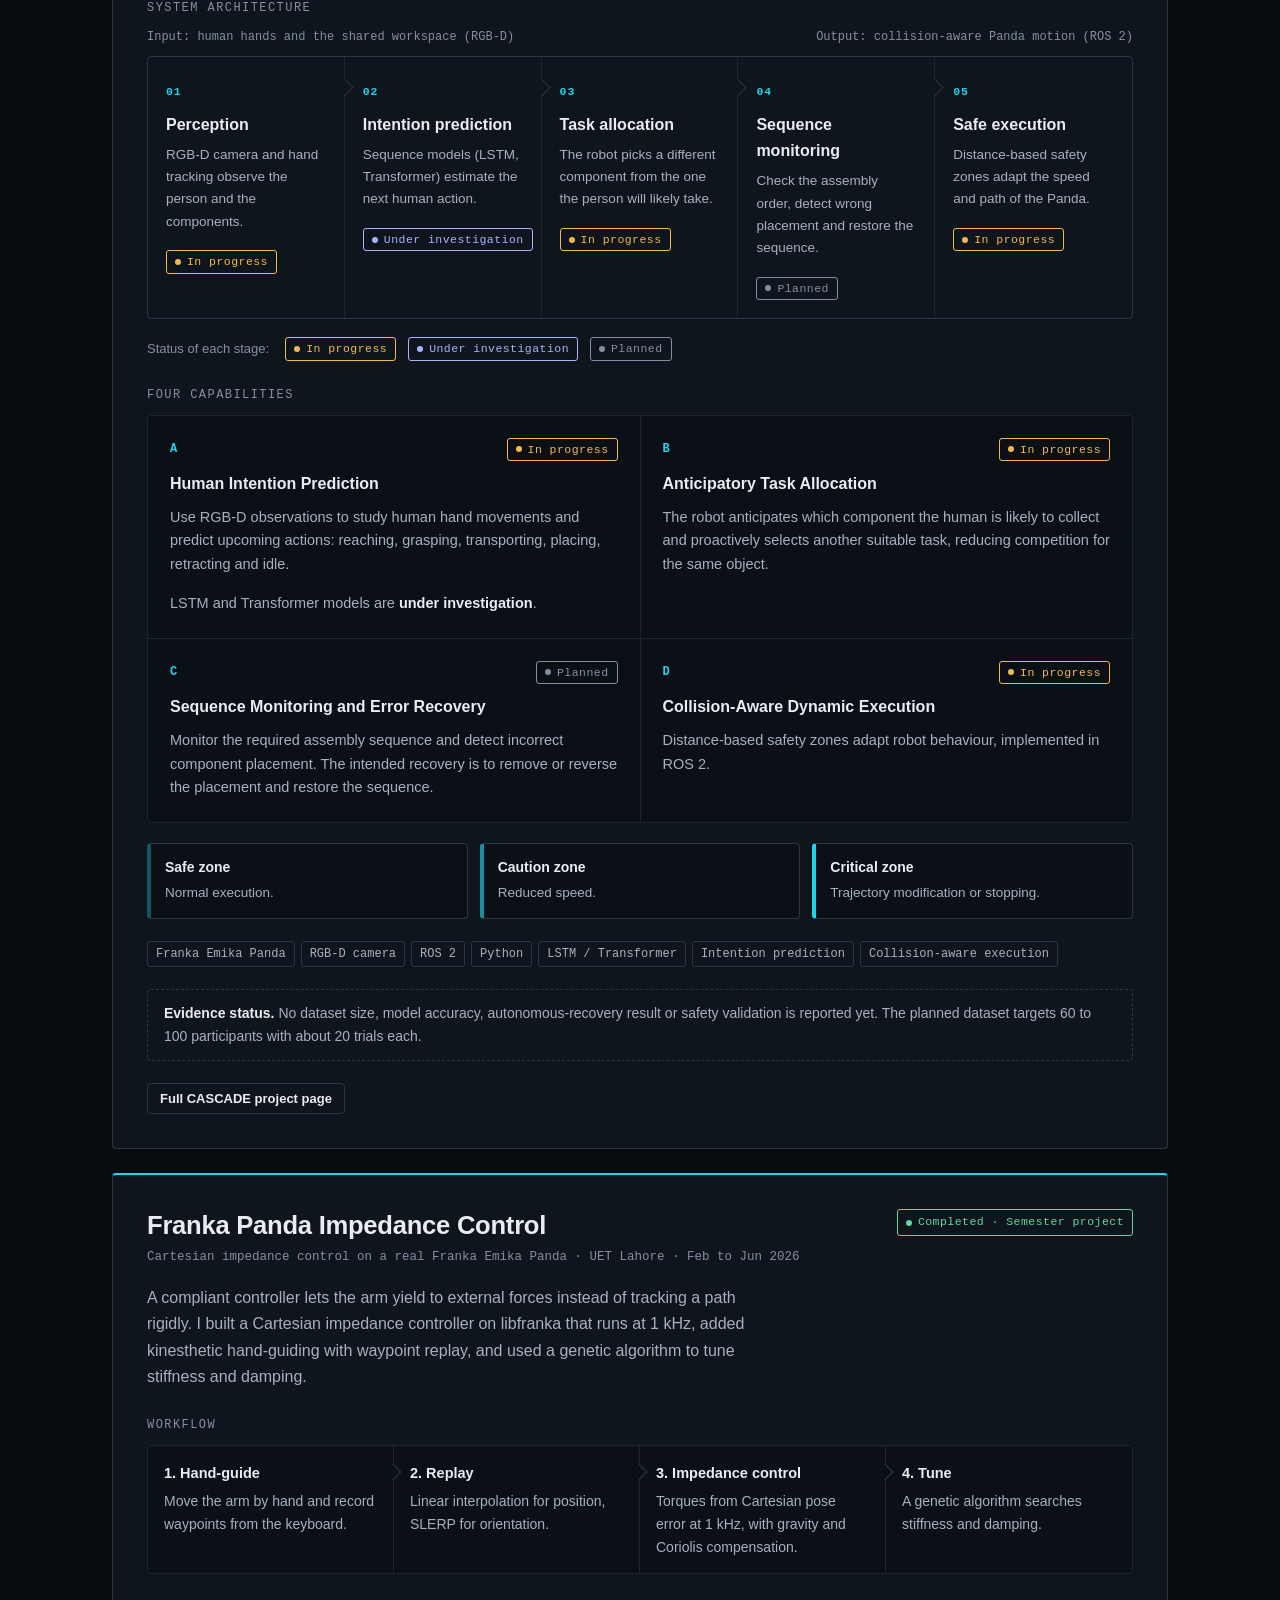
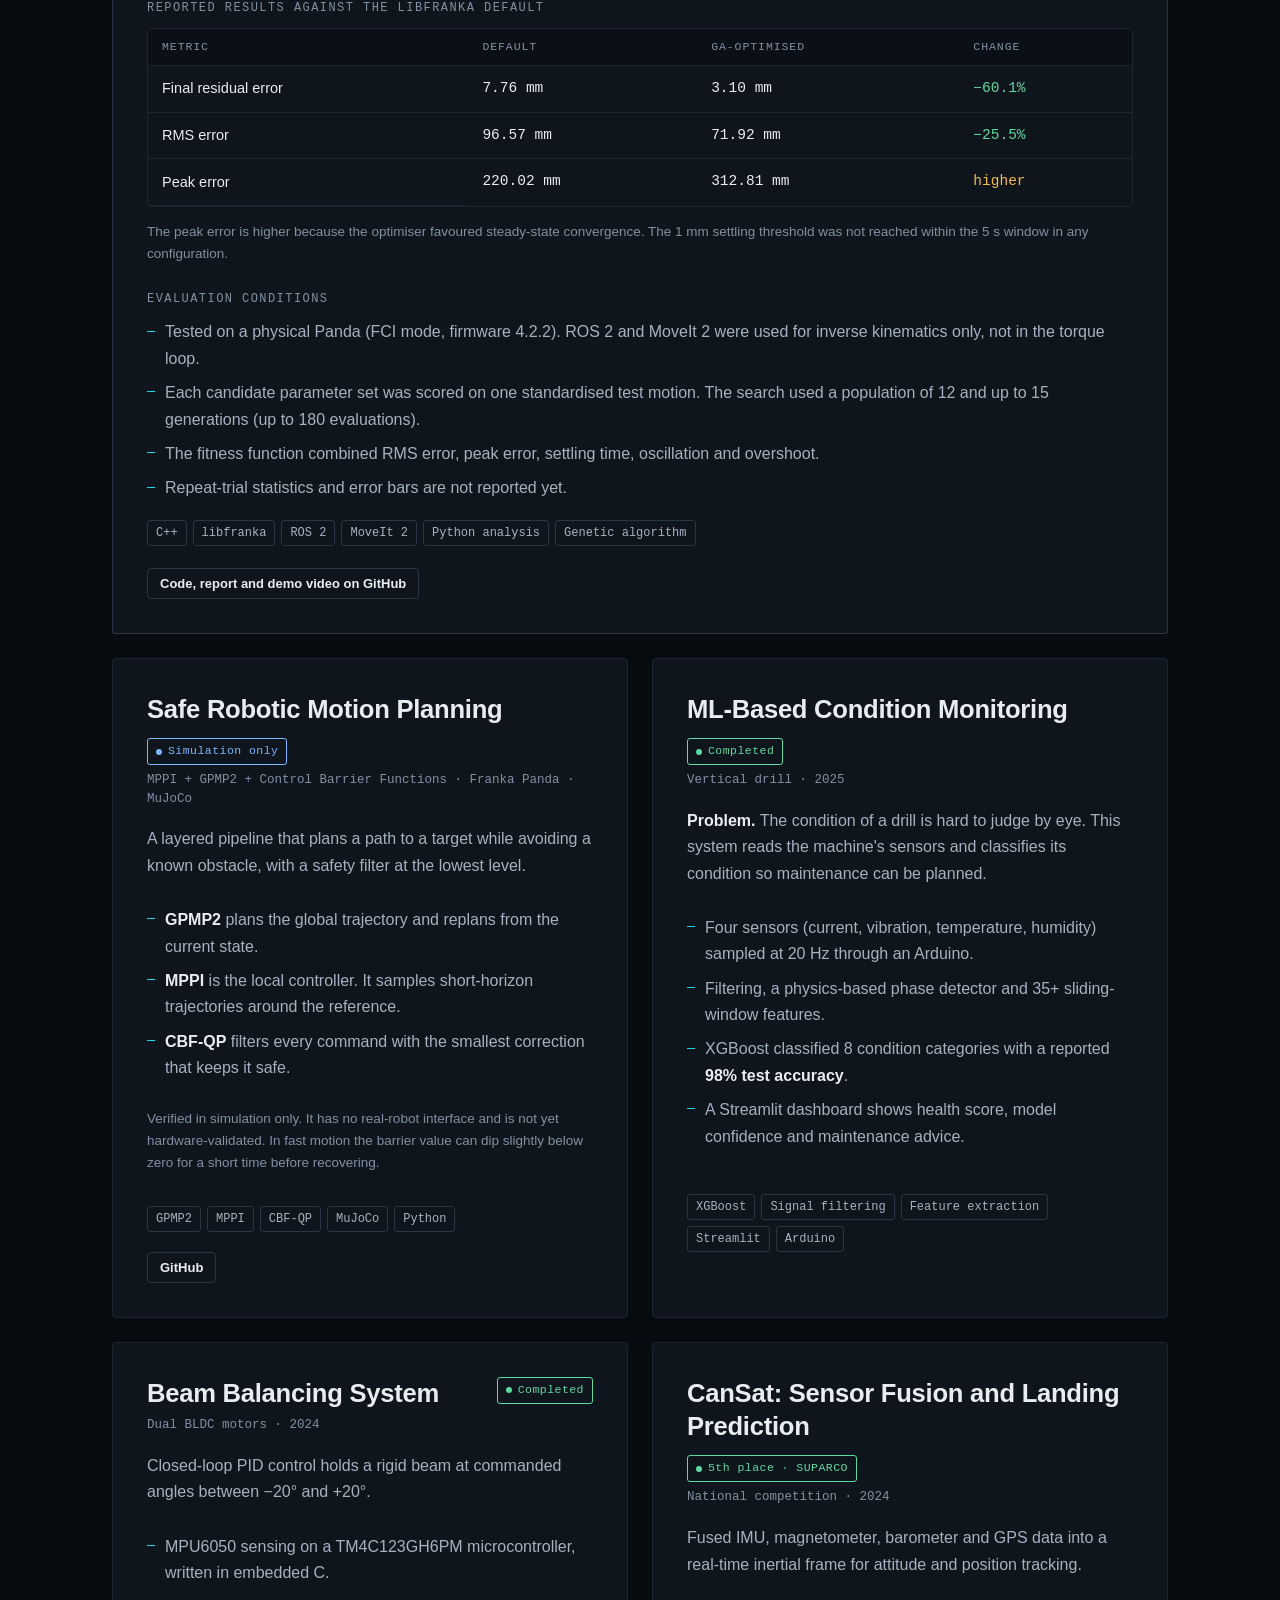
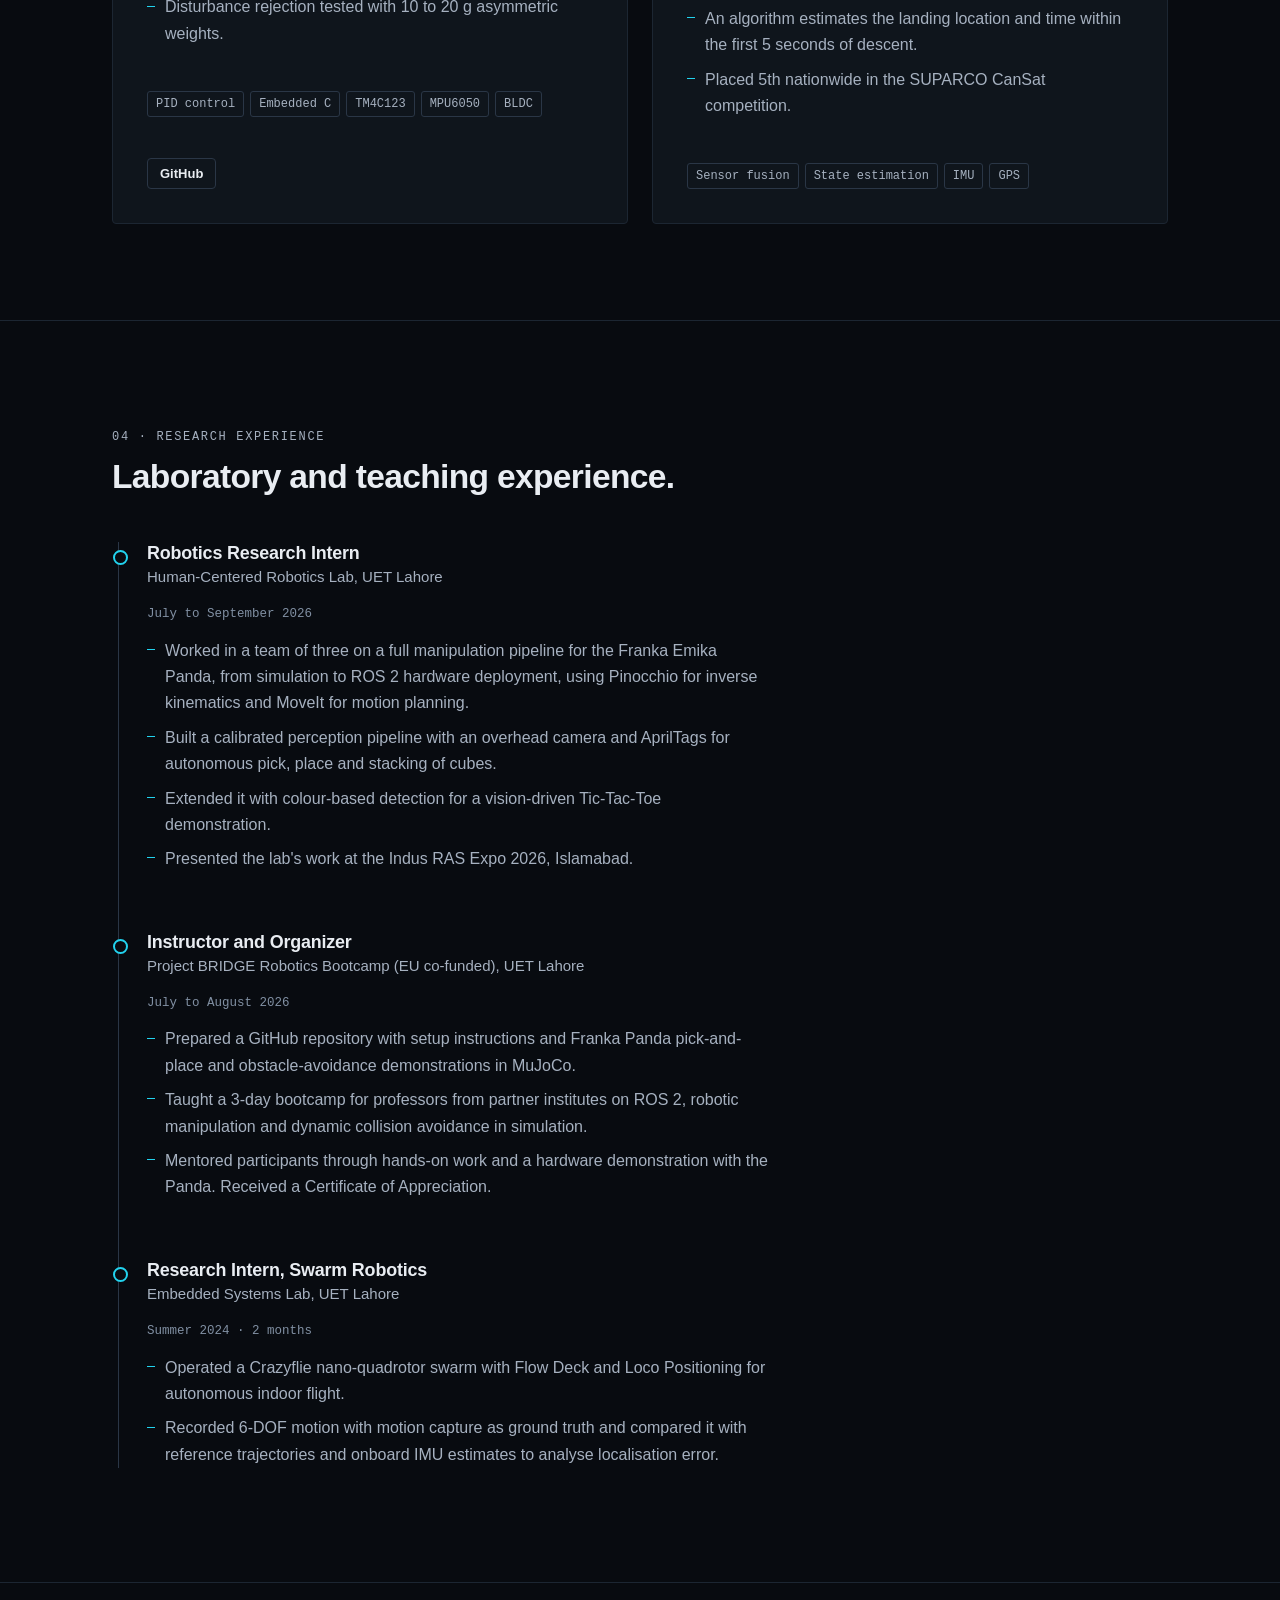
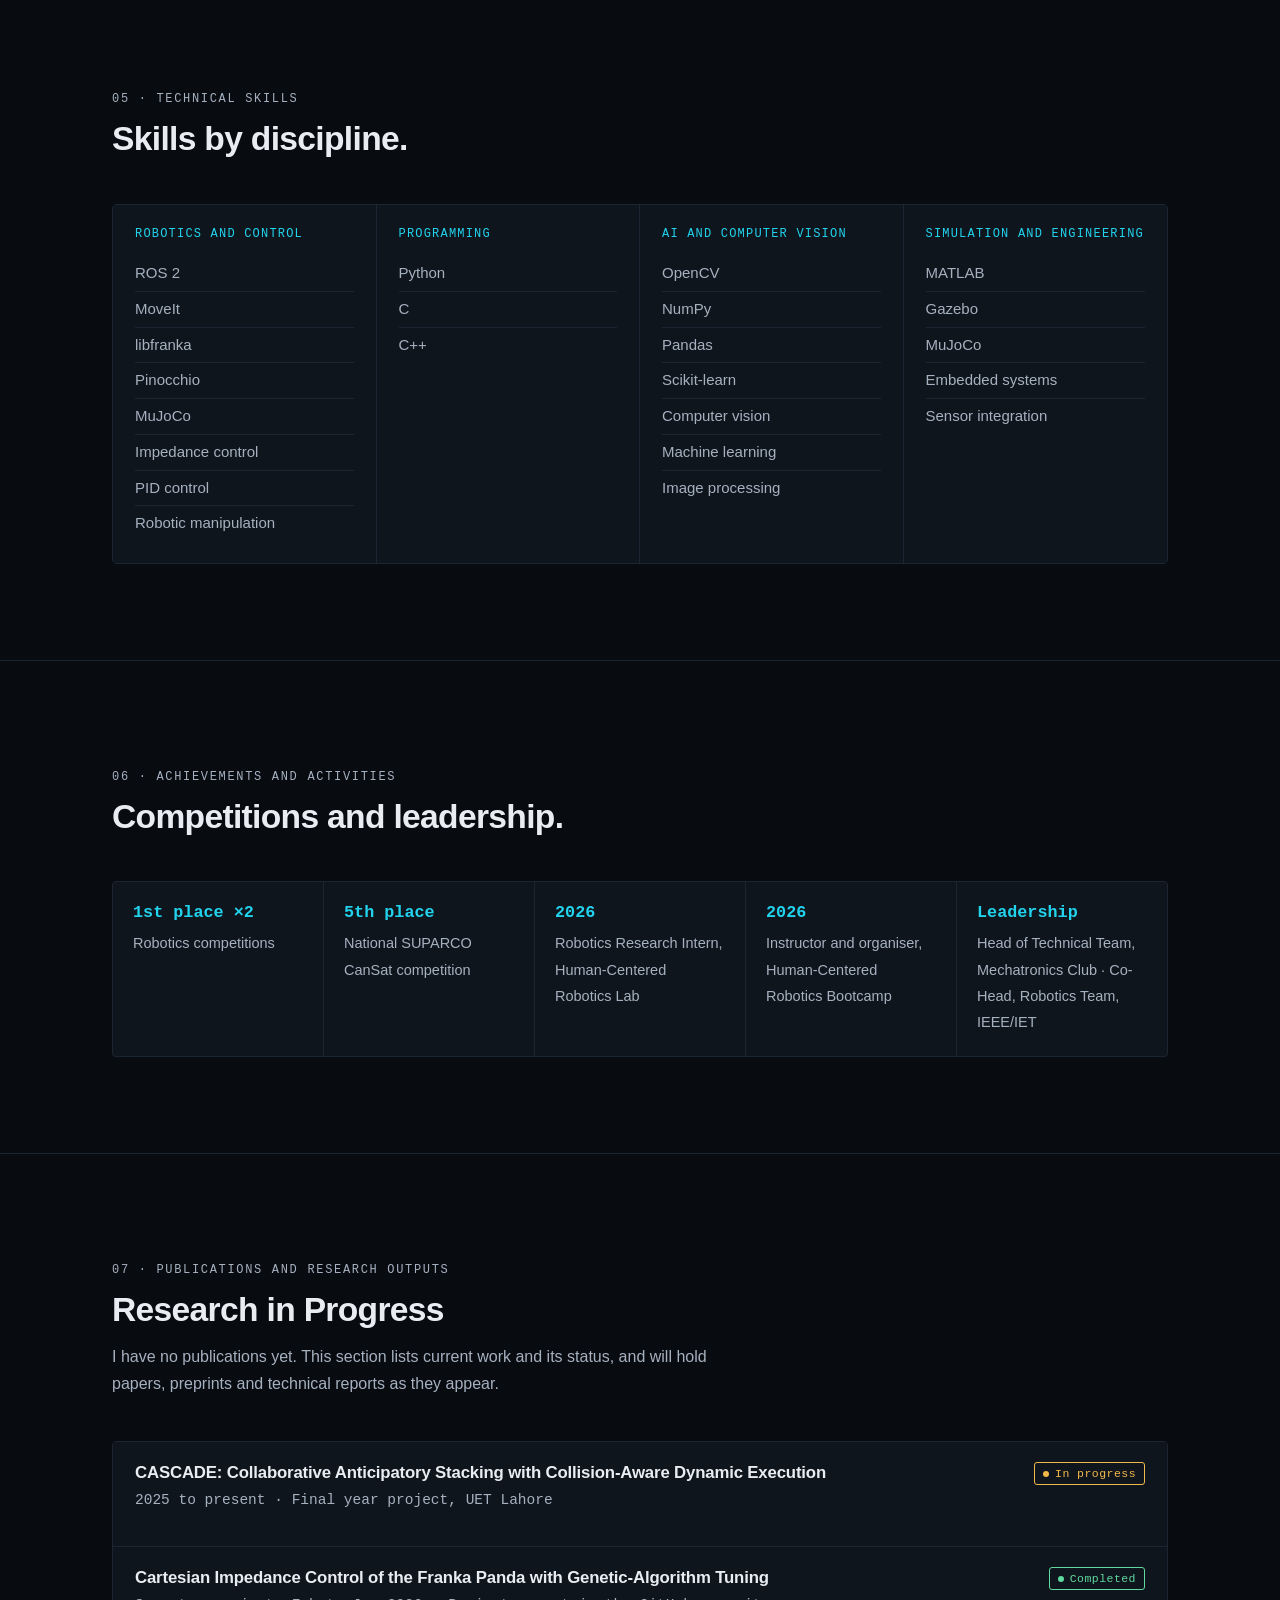
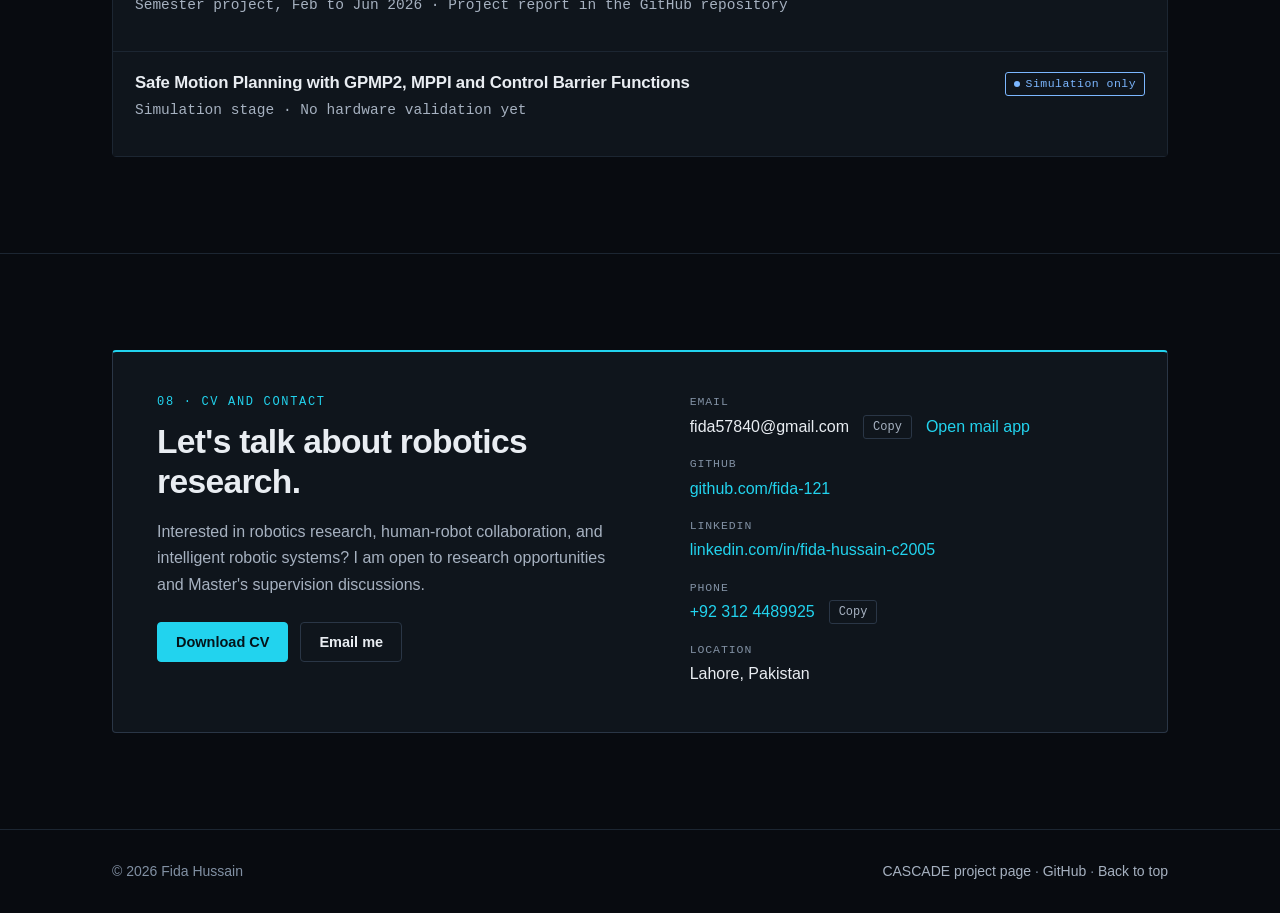
==== commit c9526b66: "Update print statement from 'Hello' to 'Goodbye'" ====
--- a/index.html
+++ b/index.html
@@ -3,9 +3,10 @@
 <head>
 <meta charset="utf-8">
 <meta name="viewport" content="width=device-width, initial-scale=1">
-<title>Fida Hussain | Robotics & Control Engineering</title>
-<meta name="description" content="Fida Hussain, Mechatronics and Control Engineering student at UET Lahore, working on human-robot collaboration, robot control and computer vision.">
-<meta property="og:title" content="Fida Hussain | Robotics & Control Engineering">
+<title>Fida Hussain | Robotics &amp; Control Engineering</title>
+<meta name="description" content="Fida Hussain, Mechatronics and Control Engineering student at UET Lahore. Research in human-robot collaboration, robot control and intelligent robotics.">
+<meta name="theme-color" content="#080b10">
+<meta property="og:title" content="Fida Hussain | Robotics &amp; Control Engineering">
 <meta property="og:description" content="Human-robot collaboration, intelligent control and computer vision on the Franka Emika Panda.">
 <meta property="og:type" content="website">
 <meta property="og:url" content="https://fidahussain.me/">
@@ -33,6 +34,7 @@
   "knowsAbout": [
     "Robotics",
     "Human-Robot Collaboration",
+    "Human Intention Prediction",
     "Robot Control",
     "Computer Vision",
     "Machine Learning"
@@ -43,311 +45,582 @@
   ]
 }
 </script>
-<style>
-:root{
-  --bg:#0f1419; --surface:#171d25; --border:#262f3a; --text:#e6e9ee; --muted:#98a3b3;
-  --accent:#4fd1c5; --accent-2:#7aa2f7;
-}
-@media (prefers-color-scheme: light){
-  :root{ --bg:#fafbfc; --surface:#ffffff; --border:#e3e7ec; --text:#18202a; --muted:#5b6675; --accent:#0f8f84; --accent-2:#3b5bdb; }
-}
-*{box-sizing:border-box;margin:0;padding:0}
-html{scroll-behavior:smooth}
-body{background:var(--bg);color:var(--text);font:16px/1.65 -apple-system,BlinkMacSystemFont,"Segoe UI",Roboto,Helvetica,Arial,sans-serif;-webkit-font-smoothing:antialiased}
-a{color:var(--accent);text-decoration:none}
-a:hover{text-decoration:underline}
-.wrap{max-width:960px;margin:0 auto;padding:0 20px}
-header.nav{position:sticky;top:0;background:color-mix(in srgb,var(--bg) 88%,transparent);backdrop-filter:blur(8px);border-bottom:1px solid var(--border);z-index:10}
-.nav .wrap{display:flex;align-items:center;justify-content:space-between;height:56px}
-.nav .brand{font-weight:700;color:var(--text)}
-.nav ul{display:flex;gap:18px;list-style:none;font-size:14px}
-.nav ul a{color:var(--muted)}
-.nav ul a:hover{color:var(--text);text-decoration:none}
-@media(max-width:640px){.nav ul li:nth-child(n+4){display:none}}
-.hero{padding:88px 0 56px}
-.hero-top{display:grid;grid-template-columns:1fr 260px;gap:48px;align-items:center}
-.portrait{width:260px;height:260px;border-radius:50%;object-fit:cover;border:3px solid var(--accent);box-shadow:0 10px 40px rgba(0,0,0,.25)}
-@media(max-width:760px){.hero{padding-top:48px}.hero-top{grid-template-columns:1fr;gap:24px}.portrait{order:-1;width:140px;height:140px}}
-.eyebrow{color:var(--accent);font-size:14px;font-weight:600;letter-spacing:.08em;text-transform:uppercase}
-h1{font-size:clamp(2.2rem,6vw,3.6rem);line-height:1.1;margin:10px 0 18px;letter-spacing:-.02em}
-.lead{font-size:1.15rem;color:var(--muted);max-width:680px}
-.cta{display:flex;flex-wrap:wrap;gap:12px;margin-top:28px}
-.btn{display:inline-block;padding:10px 18px;border-radius:8px;font-weight:600;font-size:15px;border:1px solid var(--border);color:var(--text);background:var(--surface)}
-.btn.primary{background:var(--accent);color:#06201d;border-color:var(--accent)}
-.btn:hover{text-decoration:none;filter:brightness(1.08)}
-.stats{display:grid;grid-template-columns:repeat(auto-fit,minmax(150px,1fr));gap:14px;margin-top:40px}
-.stat{background:var(--surface);border:1px solid var(--border);border-radius:12px;padding:16px}
-.stat b{display:block;font-size:1.5rem;color:var(--accent)}
-.stat span{color:var(--muted);font-size:14px}
-section{padding:56px 0;border-top:1px solid var(--border)}
-h2{font-size:1.6rem;margin-bottom:6px;letter-spacing:-.01em}
-.sub{color:var(--muted);margin-bottom:28px}
-.tags{display:flex;flex-wrap:wrap;gap:8px}
-.tag{font-size:13px;padding:4px 10px;border-radius:999px;border:1px solid var(--border);color:var(--muted);background:var(--surface)}
-.tag.hl{color:var(--accent);border-color:color-mix(in srgb,var(--accent) 45%,var(--border))}
-.card{background:var(--surface);border:1px solid var(--border);border-radius:14px;padding:24px;margin-bottom:18px}
-.card.feature{border-color:color-mix(in srgb,var(--accent) 50%,var(--border))}
-.card h3{font-size:1.2rem;margin-bottom:2px}
-.meta{color:var(--muted);font-size:14px;margin-bottom:12px}
-.card p{margin-bottom:10px}
-.card ul{margin:8px 0 14px 20px;color:var(--text)}
-.card li{margin-bottom:6px}
-.card .tags{margin-top:12px}
-.badge{display:inline-block;font-size:12px;font-weight:600;color:var(--accent-2);border:1px solid var(--accent-2);border-radius:6px;padding:1px 8px;margin-left:8px;vertical-align:middle}
-.grid{display:grid;grid-template-columns:repeat(auto-fit,minmax(280px,1fr));gap:18px}
-.grid .card{margin-bottom:0}
-.timeline .item{border-left:2px solid var(--border);padding:0 0 28px 22px;position:relative}
-.timeline .item::before{content:"";position:absolute;left:-6px;top:6px;width:10px;height:10px;border-radius:50%;background:var(--accent)}
-.timeline h3{font-size:1.08rem}
-.timeline .meta{margin-bottom:8px}
-.timeline ul{margin-left:18px}
-.timeline li{margin-bottom:5px}
-.skills{display:grid;grid-template-columns:repeat(auto-fit,minmax(250px,1fr));gap:18px}
-.skills h4{font-size:14px;color:var(--accent);margin-bottom:8px;text-transform:uppercase;letter-spacing:.06em}
-.contact p{margin-bottom:6px}
-.copy{font:inherit;font-size:13px;padding:2px 10px;border-radius:6px;border:1px solid var(--border);background:var(--surface);color:var(--text);cursor:pointer}
-.copy:hover{border-color:var(--accent)}
-footer{padding:32px 0;color:var(--muted);font-size:14px;border-top:1px solid var(--border)}
-</style>
+<script>document.documentElement.classList.add('js');setTimeout(function(){if(!window.__siteReady)document.documentElement.classList.add('no-reveal');},1500);</script>
+<link rel="stylesheet" href="styles.css">
 </head>
 <body>
-
-<header class="nav">
-  <div class="wrap">
-    <a class="brand" href="#top">Fida Hussain</a>
-    <ul>
-      <li><a href="#research">Research</a></li>
-      <li><a href="#projects">Projects</a></li>
-      <li><a href="#experience">Experience</a></li>
-      <li><a href="#skills">Skills</a></li>
-      <li><a href="#contact">Contact</a></li>
+<a class="skip" href="#main">Skip to content</a>
+
+<header class="site-header">
+  <div class="wrap nav">
+    <a class="brand" href="#top">Fida Hussain<i>.</i></a>
+    <button class="nav-toggle" type="button" aria-expanded="false" aria-controls="nav-links">Menu</button>
+    <nav aria-label="Primary">
+      <ul class="nav-links" id="nav-links">
+        <li><a href="#about">About</a></li>
+        <li><a href="#research">Research</a></li>
+        <li><a href="#projects">Projects</a></li>
+        <li><a href="#experience">Experience</a></li>
+        <li><a href="#skills">Skills</a></li>
+        <li><a href="#contact">Contact</a></li>
+        <li><a class="btn btn-sm" href="Fida_Hussain_CV.pdf">CV (PDF)</a></li>
+      </ul>
+    </nav>
+  </div>
+</header>
+
+<main id="main">
+
+<!-- ================= HERO ================= -->
+<section class="hero" id="top" aria-labelledby="hero-title">
+  <div class="wrap">
+    <div class="hero-grid">
+      <div>
+        <p class="eyebrow">Mechatronics &amp; Control Engineering · UET Lahore</p>
+        <h1 id="hero-title">Building Intelligent Robots That Understand, Anticipate, and <span class="hl">Collaborate With Humans.</span></h1>
+        <p class="lead">I am Fida Hussain, a Mechatronics and Control Engineering student at the University of Engineering and Technology, Lahore. My work focuses on robotic manipulation, intelligent control, computer vision, and proactive human-robot collaboration.</p>
+        <p class="lead secondary">Interested in humanoid robotics, embodied intelligence, and safe physical human-robot interaction.</p>
+        <div class="actions">
+          <a class="btn btn-primary" href="#cascade">View Research</a>
+          <a class="btn" href="#projects">Explore Projects</a>
+          <a class="btn" href="Fida_Hussain_CV.pdf">Download CV</a>
+        </div>
+        <div class="links-row">
+          <a href="https://github.com/fida-121" rel="noopener">GitHub</a>
+          <a href="https://linkedin.com/in/fida-hussain-c2005" rel="noopener">LinkedIn</a>
+          <a href="https://mail.google.com/mail/?view=cm&amp;fs=1&amp;to=fida57840@gmail.com" target="_blank" rel="noopener">Email</a>
+        </div>
+      </div>
+
+      <figure class="hero-visual">
+        <svg viewBox="0 0 560 460" role="img" aria-label="Conceptual schematic: a robot arm moving along a planned trajectory around a human hand that is surrounded by three distance-based safety zones.">
+          <defs>
+            <pattern id="grid" width="28" height="28" patternUnits="userSpaceOnUse"><path d="M28 0H0V28" fill="none" stroke="#1c2632" stroke-width="1"/></pattern>
+          </defs>
+          <rect x=".5" y=".5" width="559" height="459" fill="url(#grid)" stroke="#2a3646"/>
+          <g stroke="#22d3ee" stroke-width="1.5" fill="none" opacity=".8">
+            <path d="M10 28V10H28"/><path d="M532 10H550V28"/><path d="M10 432V450H28"/><path d="M550 432V450H532"/>
+          </g>
+
+          <!-- safety zones around the human hand -->
+          <circle cx="440" cy="190" r="100" fill="none" stroke="#22d3ee" stroke-opacity=".3" stroke-dasharray="3 5"/>
+          <circle class="ring-c" cx="440" cy="190" r="62" fill="rgba(34,211,238,.03)" stroke="#22d3ee" stroke-opacity=".55" stroke-dasharray="6 5"/>
+          <circle class="ring-c" cx="440" cy="190" r="28" fill="rgba(34,211,238,.10)" stroke="#22d3ee" stroke-opacity=".95"/>
+          <circle cx="440" cy="190" r="5" fill="#e9edf2"/>
+          <g font-family="ui-monospace,Menlo,Consolas,monospace" font-size="11" fill="#8190a3" text-anchor="middle" letter-spacing="1">
+            <text x="440" y="83">SAFE</text>
+            <text x="440" y="121">CAUTION</text>
+            <text x="440" y="155">CRITICAL</text>
+            <text x="440" y="214" fill="#e9edf2">HAND</text>
+          </g>
+
+          <!-- planned trajectory -->
+          <path class="trail" d="M366 224 C 396 292, 466 326, 512 336" fill="none" stroke="#22d3ee" stroke-width="1.6" stroke-opacity=".85"/>
+          <circle class="dot" cx="0" cy="0" r="4.5" fill="#22d3ee"/>
+          <g stroke="#22d3ee" stroke-width="1.5" fill="none">
+            <circle cx="512" cy="336" r="7"/><path d="M512 325v22M501 336h22"/>
+          </g>
+          <g font-family="ui-monospace,Menlo,Consolas,monospace" font-size="11" fill="#8190a3" letter-spacing="1">
+            <text x="372" y="356">PLANNED PATH</text>
+            <text x="512" y="376" text-anchor="middle">TARGET</text>
+          </g>
+
+          <!-- robot arm schematic -->
+          <path d="M66 416H134" stroke="#2a3646" stroke-width="2"/>
+          <rect x="84" y="398" width="32" height="18" fill="#0f151c" stroke="#2a3646"/>
+          <polyline points="100,398 138,290 258,200 336,216" fill="none" stroke="#c9d3df" stroke-width="9" stroke-linecap="round" stroke-linejoin="round" opacity=".9"/>
+          <polyline points="100,398 138,290 258,200 336,216" fill="none" stroke="#080b10" stroke-width="5" stroke-linecap="round" stroke-linejoin="round"/>
+          <g fill="#080b10" stroke="#22d3ee" stroke-width="1.6">
+            <circle cx="100" cy="398" r="9"/><circle cx="138" cy="290" r="9"/><circle cx="258" cy="200" r="9"/><circle cx="336" cy="216" r="6"/>
+          </g>
+          <path d="M340 212L364 222M342 234L364 226" stroke="#c9d3df" stroke-width="3" stroke-linecap="round" fill="none"/>
+        </svg>
+        <figcaption>Conceptual schematic: planned end-effector path and three distance-based safety zones around a human hand. Not experimental data.</figcaption>
+      </figure>
+    </div>
+
+    <div class="strip" role="list">
+      <div role="listitem"><b>7th semester</b><span>B.Sc. Mechatronics &amp; Control, UET Lahore</span></div>
+      <div role="listitem"><b>3.717 / 4.00</b><span>CGPA · expected July 2027</span></div>
+      <div role="listitem"><b>1 kHz</b><span>Cartesian impedance control on a Franka Panda</span></div>
+      <div role="listitem"><b>HCR-L</b><span>Robotics Research Intern, Jul–Sep 2026</span></div>
+    </div>
+  </div>
+</section>
+
+<!-- ================= ABOUT ================= -->
+<section class="section" id="about" aria-labelledby="about-title">
+  <div class="wrap about-grid">
+    <figure class="portrait reveal">
+      <img src="fida-hussain.jpg" width="600" height="600" alt="Portrait of Fida Hussain in a navy suit and purple tie" loading="lazy" decoding="async">
+    </figure>
+    <div class="reveal">
+      <p class="eyebrow">01 · About</p>
+      <h2 id="about-title">Hardware, control theory and software in one loop.</h2>
+      <div class="prose" style="margin-top:20px">
+        <p>I study Mechatronics and Control Engineering at UET Lahore. I like work where control theory, software and real hardware meet: writing a controller, running it on a robot and measuring what it does.</p>
+        <p>As a Robotics Research Intern at the Human-Centered Robotics Lab, I work with the Franka Emika Panda using ROS 2, MoveIt, computer vision and real-time control. I am interested in intelligent robotic systems that can work safely alongside people, and I am applying to Master's programmes to continue this research.</p>
+      </div>
+      <dl class="facts">
+        <div><dt>University</dt><dd>UET Lahore</dd></div>
+        <div><dt>Degree</dt><dd>B.Sc. Mechatronics &amp; Control Eng.</dd></div>
+        <div><dt>Standing</dt><dd>7th semester</dd></div>
+        <div><dt>CGPA</dt><dd>3.717 / 4.00</dd></div>
+        <div><dt>Expected graduation</dt><dd>July 2027</dd></div>
+        <div><dt>Lab</dt><dd>Human-Centered Robotics Lab</dd></div>
+      </dl>
+    </div>
+  </div>
+</section>
+
+<!-- ================= RESEARCH INTERESTS ================= -->
+<section class="section" id="research" aria-labelledby="research-title">
+  <div class="wrap">
+    <div class="section-head reveal">
+      <p class="eyebrow">02 · Research interests</p>
+      <h2 id="research-title">What I want to study.</h2>
+      <p>These are directions I am working towards, not claims of expertise. Each card names the work it connects to.</p>
+    </div>
+
+    <svg width="0" height="0" style="position:absolute" aria-hidden="true" focusable="false">
+      <symbol id="i-hri" viewBox="0 0 40 40"><g fill="none" stroke="currentColor" stroke-width="1.6" stroke-linecap="round"><circle cx="10" cy="14" r="4.5"/><path d="M3 31c0-5 3-8 7-8s7 3 7 8"/><rect x="25" y="9" width="11" height="11" rx="1.5"/><path d="M30.5 20v5M26 31h9"/><path d="M18 17h5" stroke-dasharray="2 3"/></g></symbol>
+      <symbol id="i-intent" viewBox="0 0 40 40"><g fill="none" stroke="currentColor" stroke-width="1.6" stroke-linecap="round"><path d="M4 30c5-1 7-8 11-11s7-3 9-4"/><path d="M24 15c3-.5 6-2 12-9" stroke-dasharray="2.5 3.5"/><circle cx="4" cy="30" r="2" fill="currentColor"/><path d="M31 5h5v5"/></g></symbol>
+      <symbol id="i-humanoid" viewBox="0 0 40 40"><g fill="none" stroke="currentColor" stroke-width="1.6" stroke-linecap="round" stroke-linejoin="round"><rect x="15" y="4" width="10" height="9" rx="2"/><path d="M12 17h16l-1.5 10h-13z"/><path d="M12 18l-5 8M28 18l5 8"/><path d="M16 27v9M24 27v9"/></g></symbol>
+      <symbol id="i-embodied" viewBox="0 0 40 40"><g fill="none" stroke="currentColor" stroke-width="1.6" stroke-linecap="round" stroke-linejoin="round"><path d="M20 5l11 6v13l-11 6-11-6V11z"/><path d="M9 11l11 6 11-6M20 17v13"/><path d="M33 33a8 8 0 0 1-9 3"/><path d="M26 38l-3-2 3-2"/></g></symbol>
+      <symbol id="i-safe" viewBox="0 0 40 40"><g fill="none" stroke="currentColor" stroke-width="1.6" stroke-linecap="round"><circle cx="20" cy="20" r="4"/><circle cx="20" cy="20" r="10" stroke-dasharray="3 3.5"/><circle cx="20" cy="20" r="16" stroke-dasharray="1.5 4"/></g></symbol>
+      <symbol id="i-manip" viewBox="0 0 40 40"><g fill="none" stroke="currentColor" stroke-width="1.6" stroke-linecap="round" stroke-linejoin="round"><path d="M6 35h10"/><path d="M11 35l4-14 10-8 7 2"/><circle cx="15" cy="21" r="2"/><circle cx="25" cy="13" r="2"/><path d="M32 15l3 4M32 15l-3 4"/><path d="M8 8c6 0 10 6 16 6" stroke-dasharray="2 3"/></g></symbol>
+      <symbol id="i-control" viewBox="0 0 40 40"><g fill="none" stroke="currentColor" stroke-width="1.6" stroke-linecap="round" stroke-linejoin="round"><path d="M4 20h7l2-6 4 12 4-12 4 12 2-6h9"/><path d="M4 31h32" stroke-dasharray="2 3"/></g></symbol>
+    </svg>
+
+    <div class="interests reveal">
+      <article class="interest interest--lead">
+        <svg aria-hidden="true"><use href="#i-hri"/></svg>
+        <h3>Human-Robot Interaction and Collaboration</h3>
+        <p>Robots that share a task with a person, not only a workspace.</p>
+        <p class="rel">Related: CASCADE</p>
+      </article>
+      <article class="interest interest--lead">
+        <svg aria-hidden="true"><use href="#i-intent"/></svg>
+        <h3>Human Intention Prediction</h3>
+        <p>Estimating the next human action from hand motion and context.</p>
+        <p class="rel">Related: CASCADE</p>
+      </article>
+      <article class="interest">
+        <svg aria-hidden="true"><use href="#i-humanoid"/></svg>
+        <h3>Humanoid Robotics</h3>
+        <p>My long-term direction. I am building the manipulation and control foundations first.</p>
+        <p class="rel">Long-term goal</p>
+      </article>
+      <article class="interest">
+        <svg aria-hidden="true"><use href="#i-embodied"/></svg>
+        <h3>Embodied AI and Robot Learning</h3>
+        <p>Learning methods that are tested against real robot behaviour.</p>
+        <p class="rel">Related: CASCADE (models under investigation)</p>
+      </article>
+      <article class="interest">
+        <svg aria-hidden="true"><use href="#i-safe"/></svg>
+        <h3>Safe Physical Human-Robot Interaction</h3>
+        <p>Compliance, distance-based safety zones and constraint-aware motion.</p>
+        <p class="rel">Related: CASCADE, safe motion planning</p>
+      </article>
+      <article class="interest">
+        <svg aria-hidden="true"><use href="#i-manip"/></svg>
+        <h3>Robotic Manipulation and Motion Planning</h3>
+        <p>Kinematics, planning and pick-and-place on the Franka Panda.</p>
+        <p class="rel">Related: HCR-L internship</p>
+      </article>
+      <article class="interest">
+        <svg aria-hidden="true"><use href="#i-control"/></svg>
+        <h3>Intelligent and Compliant Robot Control</h3>
+        <p>Impedance control and automatic tuning of controller parameters.</p>
+        <p class="rel">Related: Panda impedance control</p>
+      </article>
+    </div>
+  </div>
+</section>
+
+<!-- ================= PROJECTS ================= -->
+<section class="section" id="projects" aria-labelledby="projects-title">
+  <div class="wrap">
+    <div class="section-head reveal">
+      <p class="eyebrow">03 · Projects</p>
+      <h2 id="projects-title">Research and engineering projects.</h2>
+      <p>Each project states what has been done and what has not. CASCADE is ongoing research.</p>
+      <div class="legend" aria-label="Status legend">
+        <small>Status:</small>
+        <span class="chip chip--done">Completed</span>
+        <span class="chip chip--progress">In progress</span>
+        <span class="chip chip--invest">Under investigation</span>
+        <span class="chip chip--planned">Planned</span>
+        <span class="chip chip--sim">Simulation only</span>
+      </div>
+    </div>
+
+    <div class="stack">
+
+      <!-- CASCADE -->
+      <article class="card card--lead reveal" id="cascade">
+        <div class="card-head">
+          <h3>CASCADE</h3>
+          <span class="chip chip--progress">Ongoing research · Final year project</span>
+        </div>
+        <p class="meta">Collaborative Anticipatory Stacking with Collision-Aware Dynamic Execution · 2025 to present</p>
+        <div class="prose">
+          <p>CASCADE explores proactive human-robot collaboration in assembly and stacking tasks. The system aims to understand human actions, anticipate upcoming intentions, coordinate task allocation, monitor assembly sequences, and adapt robot motion to maintain safe collaboration.</p>
+        </div>
+
+        <p class="sub-label">System architecture</p>
+        <div class="pipe-ends" aria-hidden="true">
+  <span>Input: human hands and the shared workspace (RGB-D)</span>
+  <span>Output: collision-aware Panda motion (ROS 2)</span>
+</div>
+<ol class="pipeline" aria-label="CASCADE system architecture, five stages">
+  <li class="stage">
+    <span class="n">01</span>
+    <h4>Perception</h4>
+    <p>RGB-D camera and hand tracking observe the person and the components.</p>
+    <span class="chip chip--progress">In progress</span>
+  </li>
+  <li class="stage">
+    <span class="n">02</span>
+    <h4>Intention prediction</h4>
+    <p>Sequence models (LSTM, Transformer) estimate the next human action.</p>
+    <span class="chip chip--invest">Under investigation</span>
+  </li>
+  <li class="stage">
+    <span class="n">03</span>
+    <h4>Task allocation</h4>
+    <p>The robot picks a different component from the one the person will likely take.</p>
+    <span class="chip chip--progress">In progress</span>
+  </li>
+  <li class="stage">
+    <span class="n">04</span>
+    <h4>Sequence monitoring</h4>
+    <p>Check the assembly order, detect wrong placement and restore the sequence.</p>
+    <span class="chip chip--planned">Planned</span>
+  </li>
+  <li class="stage">
+    <span class="n">05</span>
+    <h4>Safe execution</h4>
+    <p>Distance-based safety zones adapt the speed and path of the Panda.</p>
+    <span class="chip chip--progress">In progress</span>
+  </li>
+</ol>
+
+        <div class="legend"><small>Status of each stage:</small>
+          <span class="chip chip--progress">In progress</span>
+          <span class="chip chip--invest">Under investigation</span>
+          <span class="chip chip--planned">Planned</span>
+        </div>
+
+        <p class="sub-label">Four capabilities</p>
+        <div class="caps">
+          <div class="cap">
+            <div class="cap-top"><span class="letter">A</span><span class="chip chip--progress">In progress</span></div>
+            <h4>Human Intention Prediction</h4>
+            <p>Use RGB-D observations to study human hand movements and predict upcoming actions: reaching, grasping, transporting, placing, retracting and idle.</p>
+            <p>LSTM and Transformer models are <b>under investigation</b>.</p>
+          </div>
+          <div class="cap">
+            <div class="cap-top"><span class="letter">B</span><span class="chip chip--progress">In progress</span></div>
+            <h4>Anticipatory Task Allocation</h4>
+            <p>The robot anticipates which component the human is likely to collect and proactively selects another suitable task, reducing competition for the same object.</p>
+          </div>
+          <div class="cap">
+            <div class="cap-top"><span class="letter">C</span><span class="chip chip--planned">Planned</span></div>
+            <h4>Sequence Monitoring and Error Recovery</h4>
+            <p>Monitor the required assembly sequence and detect incorrect component placement. The intended recovery is to remove or reverse the placement and restore the sequence.</p>
+          </div>
+          <div class="cap">
+            <div class="cap-top"><span class="letter">D</span><span class="chip chip--progress">In progress</span></div>
+            <h4>Collision-Aware Dynamic Execution</h4>
+            <p>Distance-based safety zones adapt robot behaviour, implemented in ROS 2.</p>
+          </div>
+        </div>
+        <div class="zones">
+          <div class="zone z1"><b>Safe zone</b><span>Normal execution.</span></div>
+          <div class="zone z2"><b>Caution zone</b><span>Reduced speed.</span></div>
+          <div class="zone z3"><b>Critical zone</b><span>Trajectory modification or stopping.</span></div>
+        </div>
+
+        <ul class="tags" style="margin-top:22px" aria-label="Technical platform">
+          <li>Franka Emika Panda</li><li>RGB-D camera</li><li>ROS 2</li><li>Python</li><li>LSTM / Transformer</li><li>Intention prediction</li><li>Collision-aware execution</li>
+        </ul>
+        <p class="note"><b>Evidence status.</b> No dataset size, model accuracy, autonomous-recovery result or safety validation is reported yet. The planned dataset targets 60 to 100 participants with about 20 trials each.</p>
+        <div class="card-foot"><a class="btn btn-sm" href="cascade.html">Full CASCADE project page</a></div>
+      </article>
+
+      <!-- Impedance control -->
+      <article class="card card--lead reveal" id="impedance">
+        <div class="card-head">
+          <h3>Franka Panda Impedance Control</h3>
+          <span class="chip chip--done">Completed · Semester project</span>
+        </div>
+        <p class="meta">Cartesian impedance control on a real Franka Emika Panda · UET Lahore · Feb to Jun 2026</p>
+        <div class="prose">
+          <p>A compliant controller lets the arm yield to external forces instead of tracking a path rigidly. I built a Cartesian impedance controller on libfranka that runs at 1 kHz, added kinesthetic hand-guiding with waypoint replay, and used a genetic algorithm to tune stiffness and damping.</p>
+        </div>
+
+        <p class="sub-label">Workflow</p>
+        <ol class="flow">
+          <li><b>1. Hand-guide</b>Move the arm by hand and record waypoints from the keyboard.</li>
+          <li><b>2. Replay</b>Linear interpolation for position, SLERP for orientation.</li>
+          <li><b>3. Impedance control</b>Torques from Cartesian pose error at 1 kHz, with gravity and Coriolis compensation.</li>
+          <li><b>4. Tune</b>A genetic algorithm searches stiffness and damping.</li>
+        </ol>
+
+        <p class="sub-label">Reported results against the libfranka default</p>
+        <div class="table-wrap">
+          <table class="data">
+            <thead><tr><th scope="col">Metric</th><th scope="col">Default</th><th scope="col">GA-optimised</th><th scope="col">Change</th></tr></thead>
+            <tbody>
+              <tr><th scope="row">Final residual error</th><td class="num">7.76 mm</td><td class="num">3.10 mm</td><td class="num good">−60.1%</td></tr>
+              <tr><th scope="row">RMS error</th><td class="num">96.57 mm</td><td class="num">71.92 mm</td><td class="num good">−25.5%</td></tr>
+              <tr><th scope="row">Peak error</th><td class="num">220.02 mm</td><td class="num">312.81 mm</td><td class="num warn">higher</td></tr>
+            </tbody>
+          </table>
+        </div>
+        <p class="caption">The peak error is higher because the optimiser favoured steady-state convergence. The 1 mm settling threshold was not reached within the 5 s window in any configuration.</p>
+
+        <p class="sub-label">Evaluation conditions</p>
+        <ul class="bullets">
+          <li>Tested on a physical Panda (FCI mode, firmware 4.2.2). ROS 2 and MoveIt 2 were used for inverse kinematics only, not in the torque loop.</li>
+          <li>Each candidate parameter set was scored on one standardised test motion. The search used a population of 12 and up to 15 generations (up to 180 evaluations).</li>
+          <li>The fitness function combined RMS error, peak error, settling time, oscillation and overshoot.</li>
+          <li>Repeat-trial statistics and error bars are not reported yet.</li>
+        </ul>
+        <ul class="tags" aria-label="Technologies">
+          <li>C++</li><li>libfranka</li><li>ROS 2</li><li>MoveIt 2</li><li>Python analysis</li><li>Genetic algorithm</li>
+        </ul>
+        <div class="card-foot">
+          <a class="btn btn-sm" href="https://github.com/fida-121/panda_impedance_control" rel="noopener">Code, report and demo video on GitHub</a>
+        </div>
+      </article>
+    </div>
+
+    <div class="proj-grid">
+
+      <article class="card reveal" id="safe-planning">
+        <div class="card-head">
+          <h3>Safe Robotic Motion Planning</h3>
+          <span class="chip chip--sim">Simulation only</span>
+        </div>
+        <p class="meta">MPPI + GPMP2 + Control Barrier Functions · Franka Panda · MuJoCo</p>
+        <p class="muted">A layered pipeline that plans a path to a target while avoiding a known obstacle, with a safety filter at the lowest level.</p>
+        <ul class="bullets">
+          <li><b>GPMP2</b> plans the global trajectory and replans from the current state.</li>
+          <li><b>MPPI</b> is the local controller. It samples short-horizon trajectories around the reference.</li>
+          <li><b>CBF-QP</b> filters every command with the smallest correction that keeps it safe.</li>
+        </ul>
+        <p class="caption">Verified in simulation only. It has no real-robot interface and is not yet hardware-validated. In fast motion the barrier value can dip slightly below zero for a short time before recovering.</p>
+        <ul class="tags"><li>GPMP2</li><li>MPPI</li><li>CBF-QP</li><li>MuJoCo</li><li>Python</li></ul>
+        <div class="card-foot"><a class="btn btn-sm" href="https://github.com/fida-121/mppi-arm-gpmp2-cbf-hw" rel="noopener">GitHub</a></div>
+      </article>
+
+      <article class="card reveal" id="condition-monitoring">
+        <div class="card-head">
+          <h3>ML-Based Condition Monitoring</h3>
+          <span class="chip chip--done">Completed</span>
+        </div>
+        <p class="meta">Vertical drill · 2025</p>
+        <p class="muted"><b>Problem.</b> The condition of a drill is hard to judge by eye. This system reads the machine's sensors and classifies its condition so maintenance can be planned.</p>
+        <ul class="bullets">
+          <li>Four sensors (current, vibration, temperature, humidity) sampled at 20 Hz through an Arduino.</li>
+          <li>Filtering, a physics-based phase detector and 35+ sliding-window features.</li>
+          <li>XGBoost classified 8 condition categories with a reported <b>98% test accuracy</b>.</li>
+          <li>A Streamlit dashboard shows health score, model confidence and maintenance advice.</li>
+        </ul>
+        <ul class="tags"><li>XGBoost</li><li>Signal filtering</li><li>Feature extraction</li><li>Streamlit</li><li>Arduino</li></ul>
+      </article>
+
+      <article class="card reveal" id="beam-balance">
+        <div class="card-head">
+          <h3>Beam Balancing System</h3>
+          <span class="chip chip--done">Completed</span>
+        </div>
+        <p class="meta">Dual BLDC motors · 2024</p>
+        <p class="muted">Closed-loop PID control holds a rigid beam at commanded angles between −20° and +20°.</p>
+        <ul class="bullets">
+          <li>MPU6050 sensing on a TM4C123GH6PM microcontroller, written in embedded C.</li>
+          <li>Disturbance rejection tested with 10 to 20 g asymmetric weights.</li>
+        </ul>
+        <ul class="tags"><li>PID control</li><li>Embedded C</li><li>TM4C123</li><li>MPU6050</li><li>BLDC</li></ul>
+        <div class="card-foot"><a class="btn btn-sm" href="https://github.com/fida-121/beam-balance-BLDC-PID" rel="noopener">GitHub</a></div>
+      </article>
+
+      <article class="card reveal" id="cansat">
+        <div class="card-head">
+          <h3>CanSat: Sensor Fusion and Landing Prediction</h3>
+          <span class="chip chip--done">5th place · SUPARCO</span>
+        </div>
+        <p class="meta">National competition · 2024</p>
+        <p class="muted">Fused IMU, magnetometer, barometer and GPS data into a real-time inertial frame for attitude and position tracking.</p>
+        <ul class="bullets">
+          <li>An algorithm estimates the landing location and time within the first 5 seconds of descent.</li>
+          <li>Placed 5th nationwide in the SUPARCO CanSat competition.</li>
+        </ul>
+        <ul class="tags"><li>Sensor fusion</li><li>State estimation</li><li>IMU</li><li>GPS</li></ul>
+      </article>
+    </div>
+  </div>
+</section>
+
+<!-- ================= EXPERIENCE ================= -->
+<section class="section" id="experience" aria-labelledby="experience-title">
+  <div class="wrap">
+    <div class="section-head reveal">
+      <p class="eyebrow">04 · Research experience</p>
+      <h2 id="experience-title">Laboratory and teaching experience.</h2>
+    </div>
+    <div class="timeline">
+      <article class="t-item reveal">
+        <h3>Robotics Research Intern</h3>
+        <p class="org">Human-Centered Robotics Lab, UET Lahore</p>
+        <p class="meta">July to September 2026</p>
+        <ul class="bullets prose">
+          <li>Worked in a team of three on a full manipulation pipeline for the Franka Emika Panda, from simulation to ROS 2 hardware deployment, using Pinocchio for inverse kinematics and MoveIt for motion planning.</li>
+          <li>Built a calibrated perception pipeline with an overhead camera and AprilTags for autonomous pick, place and stacking of cubes.</li>
+          <li>Extended it with colour-based detection for a vision-driven Tic-Tac-Toe demonstration.</li>
+          <li>Presented the lab's work at the Indus RAS Expo 2026, Islamabad.</li>
+        </ul>
+      </article>
+      <article class="t-item reveal">
+        <h3>Instructor and Organizer</h3>
+        <p class="org">Project BRIDGE Robotics Bootcamp (EU co-funded), UET Lahore</p>
+        <p class="meta">July to August 2026</p>
+        <ul class="bullets prose">
+          <li>Prepared a GitHub repository with setup instructions and Franka Panda pick-and-place and obstacle-avoidance demonstrations in MuJoCo.</li>
+          <li>Taught a 3-day bootcamp for professors from partner institutes on ROS 2, robotic manipulation and dynamic collision avoidance in simulation.</li>
+          <li>Mentored participants through hands-on work and a hardware demonstration with the Panda. Received a Certificate of Appreciation.</li>
+        </ul>
+      </article>
+      <article class="t-item reveal">
+        <h3>Research Intern, Swarm Robotics</h3>
+        <p class="org">Embedded Systems Lab, UET Lahore</p>
+        <p class="meta">Summer 2024 · 2 months</p>
+        <ul class="bullets prose">
+          <li>Operated a Crazyflie nano-quadrotor swarm with Flow Deck and Loco Positioning for autonomous indoor flight.</li>
+          <li>Recorded 6-DOF motion with motion capture as ground truth and compared it with reference trajectories and onboard IMU estimates to analyse localisation error.</li>
+        </ul>
+      </article>
+    </div>
+  </div>
+</section>
+
+<!-- ================= SKILLS ================= -->
+<section class="section" id="skills" aria-labelledby="skills-title">
+  <div class="wrap">
+    <div class="section-head reveal">
+      <p class="eyebrow">05 · Technical skills</p>
+      <h2 id="skills-title">Skills by discipline.</h2>
+    </div>
+    <div class="skills reveal">
+      <div class="skill"><h3>Robotics and Control</h3><ul>
+        <li>ROS 2</li><li>MoveIt</li><li>libfranka</li><li>Pinocchio</li><li>MuJoCo</li><li>Impedance control</li><li>PID control</li><li>Robotic manipulation</li></ul></div>
+      <div class="skill"><h3>Programming</h3><ul>
+        <li>Python</li><li>C</li><li>C++</li></ul></div>
+      <div class="skill"><h3>AI and Computer Vision</h3><ul>
+        <li>OpenCV</li><li>NumPy</li><li>Pandas</li><li>Scikit-learn</li><li>Computer vision</li><li>Machine learning</li><li>Image processing</li></ul></div>
+      <div class="skill"><h3>Simulation and Engineering</h3><ul>
+        <li>MATLAB</li><li>Gazebo</li><li>MuJoCo</li><li>Embedded systems</li><li>Sensor integration</li></ul></div>
+    </div>
+  </div>
+</section>
+
+<!-- ================= ACHIEVEMENTS ================= -->
+<section class="section" id="achievements" aria-labelledby="ach-title">
+  <div class="wrap">
+    <div class="section-head reveal">
+      <p class="eyebrow">06 · Achievements and activities</p>
+      <h2 id="ach-title">Competitions and leadership.</h2>
+    </div>
+    <ul class="ach reveal">
+      <li><b>1st place ×2</b><span>Robotics competitions</span></li>
+      <li><b>5th place</b><span>National SUPARCO CanSat competition</span></li>
+      <li><b>2026</b><span>Robotics Research Intern, Human-Centered Robotics Lab</span></li>
+      <li><b>2026</b><span>Instructor and organiser, Human-Centered Robotics Bootcamp</span></li>
+      <li><b>Leadership</b><span>Head of Technical Team, Mechatronics Club · Co-Head, Robotics Team, IEEE/IET</span></li>
     </ul>
   </div>
-</header>
-
-<main id="top">
-<div class="wrap">
-
-  <div class="hero">
-    <div class="hero-top">
-    <div class="hero-text">
-    <p class="eyebrow">Mechatronics &amp; Control Engineering</p>
-    <h1>Building robots that anticipate and collaborate with people.</h1>
-    <p class="lead">I'm a final-year Mechatronics and Control Engineering student at UET Lahore working on robotic manipulation, human-robot collaboration, intelligent control and computer vision. I'm applying to a master's program to pursue humanoid robotics and intelligent systems that can safely work alongside humans.</p>
-    <div class="cta">
-      <a class="btn primary" href="#projects">View projects</a>
-      <a class="btn" href="Fida_Hussain_CV.pdf">Download CV</a>
-      <a class="btn" href="#contact">Get in touch</a>
-    </div>
-    </div>
-    <img class="portrait" src="fida-hussain.jpg" width="600" height="600" alt="Portrait of Fida Hussain in a navy suit and purple tie" fetchpriority="high">
-    </div>
-    <div class="stats">
-      <div class="stat"><b>3.717 / 4.00</b><span>CGPA, UET Lahore</span></div>
-      <div class="stat"><b>1 kHz</b><span>Real-time impedance control on a 7-DOF arm</span></div>
-      <div class="stat"><b>5th</b><span>Nationwide, CanSat (SUPARCO)</span></div>
-      <div class="stat"><b>98%</b><span>Test accuracy, ML condition monitoring</span></div>
-    </div>
-  </div>
-
-  <section id="research">
-    <h2>Research interests</h2>
-    <p class="sub">The questions I want to work on in graduate study.</p>
-    <div class="tags">
-      <span class="tag hl">Humanoid Robotics</span>
-      <span class="tag hl">Proactive Human–Robot Collaboration</span>
-      <span class="tag hl">Human Intention Prediction</span>
-      <span class="tag hl">Embodied AI &amp; Robot Learning</span>
-      <span class="tag hl">Safe Physical Human–Robot Interaction</span>
-      <span class="tag hl">Intelligent &amp; Compliant Robot Control</span>
-    </div>
-  </section>
-
-  <section id="projects">
-    <h2>Projects</h2>
-    <p class="sub">Selected work, from research projects to control and machine learning systems.</p>
-
-    <div class="card feature">
-      <h3>CASCADE <span class="badge">Final Year Project</span></h3>
-      <p class="meta">Collaborative Anticipatory Stacking with Collision-Aware Dynamic Execution · 2025 – Present</p>
-      <p><b>Problem.</b> Most collaborative robots only react to what a person has already done. CASCADE explores a robot that predicts what its human partner will do next during a shared assembly task, and plans around it.</p>
-      <ul>
-        <li>Building an RGB-D hand-tracking perception pipeline and a custom manipulation dataset (target: 60–100 participants, about 20 trials each) covering reaching, grasping, transporting, placing, retracting and idle.</li>
-        <li>Investigating LSTM and Transformer models for human intention prediction.</li>
-        <li>Designing anticipatory task allocation so the robot works on a complementary component, with assembly-sequence monitoring and automatic recovery from misplaced parts.</li>
-        <li>Implementing collision-aware execution in ROS 2 using proximity-based safe, caution and critical zones (speed reduction, trajectory modification or stopping).</li>
-      </ul>
-      <div class="tags"><span class="tag">Franka Emika Panda</span><span class="tag">ROS2</span><span class="tag">RGB-D Vision</span><span class="tag">LSTM / Transformer</span><span class="tag">Intention Prediction</span></div>
-      <p style="margin-top:16px;margin-bottom:0"><a href="cascade.html"><b>Read the full CASCADE project page &rarr;</b></a></p>
-    </div>
-
-    <div class="card feature">
-      <h3>Cartesian Impedance Control of the Franka Panda (7-DOF)</h3>
-      <p class="meta">Semester Project · UET Lahore · Feb – Jun 2026</p>
-      <p><b>Problem.</b> Safe physical interaction needs a compliant controller that tracks well without being stiff. I implemented and tuned one on real hardware.</p>
-      <ul>
-        <li>Designed a real-time Cartesian impedance controller running at 1 kHz using ROS2 and libfranka, with analytical forward kinematics and Jacobian-based torque mapping.</li>
-        <li>Built a hand-guiding and trajectory replay module with waypoint recording and gravity/Coriolis compensation.</li>
-        <li>Used a genetic algorithm to jointly optimize stiffness and damping, reducing final tracking error to <b>3.10 mm, 60% better than the default</b>.</li>
-        <li>Added a multi-tier real-time safety system (torque, error-growth and oscillation aborts) for automated hardware testing.</li>
-      </ul>
-      <div class="tags"><span class="tag">ROS2</span><span class="tag">libfranka</span><span class="tag">C++</span><span class="tag">Genetic Algorithms</span><span class="tag">Impedance Control</span></div>
-    </div>
-
-    <div class="grid">
-      <div class="card">
-        <h3>ML-Based Condition Monitoring, Vertical Drill</h3>
-        <p class="meta">2025</p>
-        <p>A 4-sensor system (current, vibration, temperature, humidity) sampled at 20 Hz via Arduino, with filtering, a physics-based phase detector and a 35+ feature sliding-window pipeline.</p>
-        <ul>
-          <li>Classified tool condition into 8 categories; XGBoost reached <b>98% test accuracy</b>.</li>
-          <li>Deployed a live dashboard with health scoring, model confidence and maintenance recommendations.</li>
-        </ul>
-        <div class="tags"><span class="tag">XGBoost</span><span class="tag">Sensor Fusion</span><span class="tag">Arduino</span></div>
+</section>
+
+<!-- ================= RESEARCH OUTPUT ================= -->
+<section class="section" id="outputs" aria-labelledby="outputs-title">
+  <div class="wrap">
+    <div class="section-head reveal">
+      <p class="eyebrow">07 · Publications and research outputs</p>
+      <h2 id="outputs-title">Research in Progress</h2>
+      <p>I have no publications yet. This section lists current work and its status, and will hold papers, preprints and technical reports as they appear.</p>
+    </div>
+    <ul class="pubs reveal">
+      <li class="pub">
+        <h3>CASCADE: Collaborative Anticipatory Stacking with Collision-Aware Dynamic Execution</h3>
+        <p class="meta">2025 to present · Final year project, UET Lahore</p>
+        <span class="chip chip--progress">In progress</span>
+      </li>
+      <li class="pub">
+        <h3>Cartesian Impedance Control of the Franka Panda with Genetic-Algorithm Tuning</h3>
+        <p class="meta">Semester project, Feb to Jun 2026 · Project report in the GitHub repository</p>
+        <span class="chip chip--done">Completed</span>
+      </li>
+      <li class="pub">
+        <h3>Safe Motion Planning with GPMP2, MPPI and Control Barrier Functions</h3>
+        <p class="meta">Simulation stage · No hardware validation yet</p>
+        <span class="chip chip--sim">Simulation only</span>
+      </li>
+      <!--
+        To add a publication later, copy this block above the entries and fill it in:
+        <li class="pub">
+          <h3>Paper title</h3>
+          <p class="meta">Authors · Venue · Year · <a href="URL">PDF</a> · <a href="URL">Code</a></p>
+          <span class="chip chip--done">Published</span>
+        </li>
+      -->
+    </ul>
+  </div>
+</section>
+
+<!-- ================= CONTACT ================= -->
+<section class="section" id="contact" aria-labelledby="contact-title">
+  <div class="wrap">
+    <div class="contact-card reveal">
+      <div>
+        <p class="eyebrow">08 · CV and contact</p>
+        <h2 id="contact-title">Let's talk about robotics research.</h2>
+        <p class="muted" style="margin-top:16px">Interested in robotics research, human-robot collaboration, and intelligent robotic systems? I am open to research opportunities and Master's supervision discussions.</p>
+        <div class="actions" style="margin-top:24px">
+          <a class="btn btn-primary" href="Fida_Hussain_CV.pdf">Download CV</a>
+          <a class="btn" href="https://mail.google.com/mail/?view=cm&amp;fs=1&amp;to=fida57840@gmail.com" target="_blank" rel="noopener">Email me</a>
+        </div>
       </div>
-
-      <div class="card">
-        <h3>CanSat: Sensor Fusion &amp; Landing Prediction</h3>
-        <p class="meta">2024 · 5th place nationwide (SUPARCO)</p>
-        <p>Fused IMU, magnetometer, barometer and GPS data into a real-time inertial frame for attitude and position tracking.</p>
-        <ul>
-          <li>Developed an algorithm that estimates landing location and time within the first 5 seconds of descent.</li>
-        </ul>
-        <div class="tags"><span class="tag">State Estimation</span><span class="tag">IMU</span><span class="tag">GPS</span></div>
-      </div>
-
-      <div class="card">
-        <h3>Beam Balancing: Dual BLDC Attitude Control</h3>
-        <p class="meta">2024</p>
-        <p>Closed-loop PID control to hold a rigid beam at commanded angles between −20° and +20° using MPU6050 sensor fusion on a TM4C123GH6PM in embedded C.</p>
-        <ul>
-          <li>Demonstrated disturbance rejection against 10–20 g asymmetric weight imbalances.</li>
-        </ul>
-        <div class="tags"><span class="tag">PID</span><span class="tag">Embedded C</span><span class="tag">IMU</span></div>
-      </div>
-
-      <div class="card">
-        <h3>End-to-End Data Science Pipeline</h3>
-        <p class="meta">2025</p>
-        <p>Full ML pipeline on a 19,700+ record sensor dataset: cleaning, feature engineering, regression for energy consumption (Wh), classification, and K-Means with PCA for consumption profiling.</p>
-        <ul>
-          <li>All results deployed in an interactive Streamlit dashboard.</li>
-        </ul>
-        <div class="tags"><span class="tag">Scikit-learn</span><span class="tag">Streamlit</span><span class="tag">PCA</span></div>
-      </div>
-
-      <div class="card">
-        <h3>Real-Time Image Colorization &amp; Enhancement</h3>
-        <p class="meta">2024</p>
-        <p>A hybrid system combining OpenCV colormap-based false colorization with a deep learning model for realistic colorization, with an interactive PyQt5 GUI for live preview and adjustment.</p>
-        <div class="tags"><span class="tag">OpenCV</span><span class="tag">Deep Learning</span><span class="tag">PyQt5</span></div>
-      </div>
-    </div>
-
-    <p style="margin-top:22px">More code and write-ups on <a href="https://github.com/fida-121">GitHub</a>.</p>
-  </section>
-
-  <section id="experience">
-    <h2>Experience</h2>
-    <p class="sub">Research, teaching and leadership.</p>
-    <div class="timeline">
-
-      <div class="item">
-        <h3>Robotics Research Intern · Human-Centered Robotics Lab (HCR-L), UET Lahore</h3>
-        <p class="meta">Jul 1 – Sep 7, 2026</p>
-        <ul>
-          <li>In a team of three, built a full-stack manipulation pipeline on the Franka Panda, from simulation to ROS2 hardware deployment, using Pinocchio for inverse kinematics and MoveIt for motion planning.</li>
-          <li>Developed a calibrated perception pipeline with an overhead camera and AprilTag detection, enabling autonomous pick, place and stacking of cubes.</li>
-          <li>Extended the system with color-based detection for a vision-driven Tic-Tac-Toe application with real-time game-state perception and move execution.</li>
-          <li>Represented HCR-L at the Indus RAS Expo 2026, Islamabad.</li>
-        </ul>
-      </div>
-
-      <div class="item">
-        <h3>Instructor &amp; Organizer · Human-Centered Robotics Bootcamp (Project BRIDGE)</h3>
-        <p class="meta">UET Lahore · Jul 22 – Aug 5, 2026 · EU co-funded BRIDGE project</p>
-        <ul>
-          <li>Built a GitHub repository with a clear README for independent setup, plus pick-and-place and obstacle-avoidance demos for the Panda in MuJoCo.</li>
-          <li>Delivered a 3-day bootcamp to professors from partner institutes covering ROS2, robotic manipulation, dynamic collision avoidance in simulation, and the Panda arm.</li>
-          <li>Mentored participants through hands-on projects and a hardware demonstration using Franka Desk; received a Certificate of Appreciation.</li>
-        </ul>
-      </div>
-
-      <div class="item">
-        <h3>Research Intern, Swarm Robotics · Embedded Systems Lab, UET Lahore</h3>
-        <p class="meta">Summer 2024 (2 months)</p>
-        <ul>
-          <li>Operated a Crazyflie nano-quadrotor swarm (Flow Deck, Loco Positioning) for autonomous indoor flight, capturing 6-DOF motion data with motion capture as ground truth.</li>
-          <li>Quantitatively compared reference trajectories, motion-capture ground truth and onboard IMU estimates to characterize localization error.</li>
-        </ul>
-      </div>
-
-      <div class="item">
-        <h3>Leadership</h3>
-        <p class="meta">UET Lahore</p>
-        <ul>
-          <li>Head of Technical Team, Mechatronics Club.</li>
-          <li>Co-Head, Robotics Team, IEEE/IET. 1st place in two robotics competitions.</li>
-        </ul>
-      </div>
-
-    </div>
-  </section>
-
-  <section id="education">
-    <h2>Education</h2>
-    <div class="card">
-      <h3>B.Sc. Mechatronics and Control Engineering</h3>
-      <p class="meta">University of Engineering and Technology (UET), Lahore · Expected July 2027</p>
-      <p>CGPA: <b>3.717 / 4.00</b></p>
-      <p class="meta" style="margin-top:8px;margin-bottom:0">Certifications: Python for Everybody (University of Michigan) · Prompt Engineering for Everyone (IBM) · Ethics in AI (LinkedIn Learning)</p>
-    </div>
-  </section>
-
-  <section id="skills">
-    <h2>Technical skills</h2>
-    <p class="sub">&nbsp;</p>
-    <div class="skills">
-      <div><h4>Programming &amp; Tools</h4><div class="tags"><span class="tag">Python</span><span class="tag">C</span><span class="tag">C++</span><span class="tag">Git / GitHub</span></div></div>
-      <div><h4>Robotics</h4><div class="tags"><span class="tag">ROS2</span><span class="tag">MoveIt</span><span class="tag">Pinocchio</span><span class="tag">MuJoCo</span><span class="tag">libfranka</span><span class="tag">Impedance / PID Control</span><span class="tag">MATLAB</span></div></div>
-      <div><h4>AI / Machine Learning</h4><div class="tags"><span class="tag">Scikit-learn</span><span class="tag">Pandas</span><span class="tag">NumPy</span><span class="tag">Matplotlib</span><span class="tag">Streamlit</span><span class="tag">Deep Learning (Caffe)</span></div></div>
-      <div><h4>Computer Vision</h4><div class="tags"><span class="tag">OpenCV</span><span class="tag">AprilTag &amp; Color-Based Detection</span><span class="tag">Image Processing</span></div></div>
-      <div><h4>Embedded Systems</h4><div class="tags"><span class="tag">Embedded C</span><span class="tag">Arduino</span><span class="tag">TM4C123GH6PM</span><span class="tag">MPU6050 IMU</span></div></div>
-    </div>
-  </section>
-
-  <section id="contact" class="contact">
-    <h2>Contact</h2>
-    <p class="sub">Happy to talk about research, collaboration or my application.</p>
-    <p><b>Email:</b> fida57840@gmail.com
-      <button class="copy" type="button" data-copy="fida57840@gmail.com">Copy</button>
-      · <a href="https://mail.google.com/mail/?view=cm&amp;fs=1&amp;to=fida57840@gmail.com" target="_blank" rel="noopener">Compose in Gmail</a>
-      · <a href="mailto:fida57840@gmail.com">Open mail app</a></p>
-    <p><b>GitHub:</b> <a href="https://github.com/fida-121">github.com/fida-121</a></p>
-    <p><b>LinkedIn:</b> <a href="https://linkedin.com/in/fida-hussain-c2005">linkedin.com/in/fida-hussain-c2005</a></p>
-    <p><b>Phone:</b> <a href="tel:+923124489925">+92 312 4489925</a>
-      <button class="copy" type="button" data-copy="+92 312 4489925">Copy</button></p>
-    <p><b>Location:</b> Lahore, Pakistan</p>
-    <div class="cta"><a class="btn primary" href="Fida_Hussain_CV.pdf">Download CV (PDF)</a></div>
-  </section>
-
-</div>
+      <dl class="contact-list">
+        <dt>Email</dt>
+        <dd><span>fida57840@gmail.com</span>
+          <button class="copy" type="button" data-copy="fida57840@gmail.com">Copy</button>
+          <a href="mailto:fida57840@gmail.com">Open mail app</a></dd>
+        <dt>GitHub</dt>
+        <dd><a href="https://github.com/fida-121" rel="noopener">github.com/fida-121</a></dd>
+        <dt>LinkedIn</dt>
+        <dd><a href="https://linkedin.com/in/fida-hussain-c2005" rel="noopener">linkedin.com/in/fida-hussain-c2005</a></dd>
+        <dt>Phone</dt>
+        <dd><a href="tel:+923124489925">+92 312 4489925</a>
+          <button class="copy" type="button" data-copy="+92 312 4489925">Copy</button></dd>
+        <dt>Location</dt>
+        <dd>Lahore, Pakistan</dd>
+      </dl>
+    </div>
+  </div>
+</section>
+
 </main>
 
-<footer>
-  <div class="wrap">© <span id="yr">2026</span> Fida Hussain</div>
+<footer class="site-footer">
+  <div class="wrap">
+    <span>© <span id="yr">2026</span> Fida Hussain</span>
+    <span><a href="cascade.html">CASCADE project page</a> · <a href="https://github.com/fida-121" rel="noopener">GitHub</a> · <a href="#top">Back to top</a></span>
+  </div>
 </footer>
-<script>
-document.getElementById('yr').textContent = new Date().getFullYear();
-function fallbackCopy(t, done){var a=document.createElement('textarea');a.value=t;document.body.appendChild(a);a.select();try{document.execCommand('copy');done();}catch(e){}document.body.removeChild(a);}
-document.querySelectorAll('[data-copy]').forEach(function(b){
-  b.addEventListener('click',function(){
-    var t=b.getAttribute('data-copy'), o=b.textContent;
-    var done=function(){b.textContent='Copied!';setTimeout(function(){b.textContent=o;},1500);};
-    if(navigator.clipboard && window.isSecureContext){navigator.clipboard.writeText(t).then(done,function(){fallbackCopy(t,done);});}
-    else{fallbackCopy(t,done);}
-  });
-});
-</script>
+
+<script src="main.js" defer></script>
 </body>
 </html>
--- a/styles.css
+++ b/styles.css
@@ -0,0 +1,323 @@
+/* Fida Hussain: research portfolio. Shared by index.html and cascade.html.
+   No external fonts or libraries. Dark theme only. */
+
+:root{
+  color-scheme: dark;
+  --bg:#080b10; --bg-2:#0b1016; --surface:#0f151c; --surface-2:#141c26;
+  --line:#1c2632; --line-2:#2a3646;
+  --text:#e9edf2; --muted:#a6b1c0; --faint:#8190a3;
+  --accent:#22d3ee; --accent-ink:#04141a;
+  --amber:#f2b84b; --violet:#a5b4fc; --blue:#7cb7ff; --green:#5fd9a0;
+  --mono:ui-monospace,"SF Mono","Cascadia Mono",Menlo,Consolas,"Liberation Mono",monospace;
+  --sans:-apple-system,BlinkMacSystemFont,"Segoe UI",Roboto,"Helvetica Neue",Arial,sans-serif;
+  --r:4px; --max:1120px; --gutter:clamp(16px,4vw,32px);
+}
+*{box-sizing:border-box;margin:0;padding:0}
+html{scroll-behavior:smooth;scroll-padding-top:76px;-webkit-text-size-adjust:100%}
+body{background:var(--bg);color:var(--text);font:16px/1.65 var(--sans);-webkit-font-smoothing:antialiased;text-rendering:optimizeLegibility}
+img,svg{display:block;max-width:100%}
+a{color:var(--accent);text-decoration:none}
+a:hover{text-decoration:underline;text-underline-offset:3px}
+:focus-visible{outline:2px solid var(--accent);outline-offset:3px;border-radius:2px}
+ul,ol{list-style:none}
+p{margin-bottom:1em}
+p:last-child{margin-bottom:0}
+strong,b{font-weight:600;color:var(--text)}
+.wrap{max-width:var(--max);margin:0 auto;padding:0 var(--gutter)}
+.skip{position:absolute;left:-9999px;top:8px;background:var(--accent);color:var(--accent-ink);padding:8px 14px;border-radius:var(--r);z-index:100;font-weight:600}
+.skip:focus{left:8px}
+
+/* ---------- header ---------- */
+.site-header{position:sticky;top:0;z-index:50;background:rgba(8,11,16,.86);-webkit-backdrop-filter:blur(10px);backdrop-filter:blur(10px);border-bottom:1px solid var(--line)}
+.nav{display:flex;align-items:center;justify-content:space-between;height:60px;gap:16px}
+.brand{font-weight:650;letter-spacing:-.01em;color:var(--text);font-size:17px}
+.brand:hover{text-decoration:none}
+.brand i{font-style:normal;color:var(--accent)}
+.nav-links{display:flex;align-items:center;gap:26px}
+.nav-links a{font-size:14px;color:var(--muted)}
+.nav-links a:hover,.nav-links a[aria-current="true"]{color:var(--text);text-decoration:none}
+.nav-links a[aria-current="true"]{box-shadow:0 1px 0 var(--accent);padding-bottom:2px}
+.nav-toggle{display:none;background:none;border:1px solid var(--line-2);color:var(--text);padding:7px 12px;border-radius:var(--r);font:500 13px var(--sans);cursor:pointer}
+@media(max-width:900px){
+  .nav-toggle{display:inline-flex}
+  .nav-links{position:absolute;top:60px;left:0;right:0;display:none;flex-direction:column;align-items:stretch;gap:0;background:var(--bg-2);border-bottom:1px solid var(--line);padding:6px var(--gutter) 14px}
+  .nav-links.open{display:flex}
+  .nav-links a{padding:12px 0;border-bottom:1px solid var(--line)}
+  .nav-links a[aria-current="true"]{box-shadow:none}
+}
+
+/* ---------- buttons, chips, tags ---------- */
+.btn{display:inline-flex;align-items:center;gap:8px;padding:11px 18px;border-radius:var(--r);font:600 14.5px var(--sans);border:1px solid var(--line-2);color:var(--text);background:transparent;cursor:pointer;transition:border-color .2s,background .2s,color .2s}
+.btn:hover{border-color:var(--accent);text-decoration:none;color:var(--accent)}
+.btn-primary{background:var(--accent);border-color:var(--accent);color:var(--accent-ink)}
+.btn-primary:hover{background:#67e8f9;border-color:#67e8f9;color:var(--accent-ink)}
+.btn-sm{padding:7px 12px;font-size:13px}
+.actions{display:flex;flex-wrap:wrap;gap:12px}
+.links-row{display:flex;flex-wrap:wrap;gap:6px 22px;margin-top:22px;font-size:14.5px}
+.links-row a{color:var(--muted)}
+.links-row a:hover{color:var(--accent)}
+
+.chip{display:inline-flex;align-items:center;gap:6px;font:500 11.5px/1 var(--mono);letter-spacing:.04em;padding:5px 8px;border:1px solid currentColor;border-radius:3px;white-space:nowrap}
+.chip::before{content:"";width:6px;height:6px;border-radius:50%;background:currentColor;flex:none}
+.chip--done{color:var(--green)}
+.chip--progress{color:var(--amber)}
+.chip--invest{color:var(--violet)}
+.chip--planned{color:var(--faint)}
+.chip--sim{color:var(--blue)}
+.legend{display:flex;flex-wrap:wrap;gap:8px 12px;align-items:center;margin-top:18px}
+.legend small{color:var(--faint);font-size:13px;margin-right:4px}
+
+.tags{display:flex;flex-wrap:wrap;gap:6px}
+.tags li{font:12px/1 var(--mono);color:var(--muted);border:1px solid var(--line-2);padding:6px 8px;border-radius:3px}
+
+/* ---------- hero ---------- */
+.hero{position:relative;padding:clamp(40px,6vw,88px) 0 0;overflow:hidden}
+.hero::before{content:"";position:absolute;inset:0;pointer-events:none;opacity:.5;
+  background-image:linear-gradient(var(--line) 1px,transparent 1px),linear-gradient(90deg,var(--line) 1px,transparent 1px);background-size:56px 56px;
+  -webkit-mask-image:radial-gradient(ellipse 75% 85% at 72% 30%,#000,transparent 75%);mask-image:radial-gradient(ellipse 75% 85% at 72% 30%,#000,transparent 75%)}
+.hero::after{content:"";position:absolute;inset:0;pointer-events:none;background:radial-gradient(520px 380px at 76% 28%,rgba(34,211,238,.09),transparent 70%)}
+.hero-grid{position:relative;z-index:1;display:grid;grid-template-columns:minmax(0,1.05fr) minmax(0,.95fr);gap:clamp(28px,5vw,72px);align-items:center}
+.hero h1{font-size:clamp(1.95rem,3.7vw,2.85rem);line-height:1.12;letter-spacing:-.025em;font-weight:650;margin-bottom:22px}
+.hero h1 .hl{color:var(--accent)}
+.hero .lead{font-size:clamp(1rem,1.35vw,1.1rem);color:var(--muted);max-width:60ch;margin-bottom:14px}
+.hero .lead.secondary{color:var(--faint);font-size:.98rem;margin-bottom:28px}
+.hero-visual{margin:0}
+.hero-visual svg{width:100%;height:auto;border-radius:var(--r)}
+.hero-visual figcaption{font:12px/1.5 var(--mono);color:var(--faint);margin-top:10px}
+.strip{position:relative;z-index:1;display:grid;grid-template-columns:repeat(4,minmax(0,1fr));margin-top:clamp(40px,6vw,72px);border-top:1px solid var(--line);border-bottom:1px solid var(--line)}
+.strip div{padding:18px 20px;border-right:1px solid var(--line)}
+.strip div:last-child{border-right:0}
+.strip b{display:block;font:600 1.15rem/1.3 var(--mono);color:var(--text);letter-spacing:-.01em}
+.strip span{font-size:13px;color:var(--faint)}
+@media(max-width:900px){
+  .hero-grid{grid-template-columns:1fr}
+  .hero-visual{max-width:460px}
+  .strip{grid-template-columns:repeat(2,minmax(0,1fr))}
+  .strip div:nth-child(2){border-right:0}
+  .strip div:nth-child(-n+2){border-bottom:1px solid var(--line)}
+}
+
+/* hero animation (restrained; disabled for reduced motion) */
+.trail{stroke-dasharray:5 7;animation:flow 1.8s linear infinite}
+.dot{offset-path:path("M366 224 C 396 292, 466 326, 512 336");offset-rotate:0deg;animation:travel 7s linear infinite}
+.ring-c{animation:pulse 4.5s ease-in-out infinite}
+@keyframes flow{to{stroke-dashoffset:-24}}
+@keyframes travel{from{offset-distance:0%}to{offset-distance:100%}}
+@keyframes pulse{0%,100%{opacity:.55}50%{opacity:1}}
+
+/* ---------- sections ---------- */
+.section{padding:clamp(56px,8vw,96px) 0;border-top:1px solid var(--line)}
+.hero + .section{border-top:0}
+.section-head{max-width:70ch;margin-bottom:clamp(28px,4vw,44px)}
+.eyebrow{font:500 12px/1 var(--mono);letter-spacing:.14em;text-transform:uppercase;color:var(--accent);margin-bottom:14px}
+h2{font-size:clamp(1.55rem,2.8vw,2.1rem);line-height:1.2;letter-spacing:-.02em;font-weight:650}
+.section-head p{color:var(--muted);margin-top:14px}
+h3{font-size:1.18rem;line-height:1.3;letter-spacing:-.01em;font-weight:620}
+h4{font-size:1rem;font-weight:620}
+.meta{font:12.5px/1.5 var(--mono);color:var(--faint)}
+.muted{color:var(--muted)}
+
+/* about */
+.about-grid{display:grid;grid-template-columns:minmax(0,300px) minmax(0,1fr);gap:clamp(28px,5vw,64px);align-items:start}
+.portrait{position:relative;margin:0}
+.portrait img{width:100%;height:auto;aspect-ratio:1;object-fit:cover;border:1px solid var(--line-2);border-radius:var(--r)}
+.portrait::before,.portrait::after{content:"";position:absolute;width:18px;height:18px;border:2px solid var(--accent);pointer-events:none}
+.portrait::before{top:-7px;left:-7px;border-right:0;border-bottom:0}
+.portrait::after{bottom:-7px;right:-7px;border-left:0;border-top:0}
+.facts{display:grid;grid-template-columns:repeat(2,minmax(0,1fr));margin-top:28px;border:1px solid var(--line);border-radius:var(--r)}
+.facts div{padding:14px 16px;border-bottom:1px solid var(--line);border-right:1px solid var(--line)}
+.facts div:nth-child(2n){border-right:0}
+.facts div:nth-last-child(-n+2){border-bottom:0}
+.facts dt{font:11.5px/1 var(--mono);letter-spacing:.08em;text-transform:uppercase;color:var(--faint);margin-bottom:6px}
+.facts dd{font-size:15px;color:var(--text)}
+@media(max-width:820px){.about-grid{grid-template-columns:1fr}.portrait{max-width:240px}}
+@media(max-width:480px){.facts{grid-template-columns:1fr}.facts div{border-right:0!important;border-bottom:1px solid var(--line)!important}.facts div:last-child{border-bottom:0!important}}
+
+/* research interests */
+.interests{display:grid;grid-template-columns:repeat(4,minmax(0,1fr));border:1px solid var(--line);border-radius:var(--r)}
+.interest{padding:24px 22px 22px;border-right:1px solid var(--line);border-bottom:1px solid var(--line);background:var(--surface);transition:background .25s}
+.interest:hover{background:var(--surface-2)}
+.interest svg{width:34px;height:34px;color:var(--accent);margin-bottom:16px}
+.interest h3{font-size:1.02rem;margin-bottom:8px}
+.interest p{font-size:14.5px;color:var(--muted);margin-bottom:12px}
+.interest .rel{font:11.5px/1.4 var(--mono);color:var(--faint)}
+.interest:nth-child(4n){border-right:0}
+.interest:nth-last-child(-n+3){border-bottom:0}
+.interest:last-child{grid-column:span 2;border-right:0}
+.interest--lead{background:linear-gradient(180deg,rgba(34,211,238,.05),transparent 60%),var(--surface)}
+@media(max-width:1000px){
+  .interests{grid-template-columns:repeat(2,minmax(0,1fr))}
+  .interest{border-right:1px solid var(--line)!important;border-bottom:1px solid var(--line)!important}
+  .interest:nth-child(2n){border-right:0!important}
+  .interest:last-child{border-bottom:0!important;grid-column:1/-1}
+}
+@media(max-width:560px){
+  .interests{grid-template-columns:1fr}
+  .interest{border-right:0!important}
+}
+
+/* cards and projects */
+.card{background:var(--surface);border:1px solid var(--line);border-radius:var(--r);padding:clamp(20px,3vw,34px)}
+.card--lead{border-color:var(--line-2);border-top:2px solid var(--accent)}
+.card-head{display:flex;flex-wrap:wrap;align-items:flex-start;justify-content:space-between;gap:12px 20px;margin-bottom:6px}
+.card-head h3{font-size:clamp(1.3rem,2.2vw,1.6rem)}
+.card .meta{margin-bottom:18px}
+ul.bullets{margin:12px 0 18px;padding-left:0}
+ul.bullets li{position:relative;padding-left:18px;margin-bottom:8px;color:var(--muted)}
+ul.bullets li::before{content:"";position:absolute;left:0;top:.7em;width:8px;height:1px;background:var(--accent)}
+.card .tags{margin-top:18px}
+.card-foot{display:flex;flex-wrap:wrap;gap:10px 16px;align-items:center;margin-top:22px}
+.stack{display:grid;grid-template-columns:minmax(0,1fr);gap:24px}
+.card-head .chip{white-space:normal;line-height:1.3}
+.card-head h3{min-width:0}
+.proj-grid{display:grid;grid-template-columns:repeat(2,minmax(0,1fr));gap:24px;margin-top:24px}
+@media(max-width:820px){.proj-grid{grid-template-columns:1fr}}
+.proj-grid .card{display:flex;flex-direction:column}
+.proj-grid .card .card-foot{margin-top:auto;padding-top:20px}
+.sub-label{font:500 12px/1 var(--mono);letter-spacing:.12em;text-transform:uppercase;color:var(--faint);margin:28px 0 14px}
+
+/* capabilities, pipeline, zones */
+.caps{display:grid;grid-template-columns:repeat(2,minmax(0,1fr));gap:1px;background:var(--line);border:1px solid var(--line);border-radius:var(--r);overflow:hidden}
+.cap{background:var(--bg-2);padding:22px}
+.cap .cap-top{display:flex;align-items:center;justify-content:space-between;gap:10px;margin-bottom:10px}
+.cap .letter{font:600 12px/1 var(--mono);color:var(--accent);letter-spacing:.08em}
+.cap h4{margin-bottom:8px}
+.cap p{font-size:14.5px;color:var(--muted)}
+.cap p+p{margin-top:8px}
+@media(max-width:700px){.caps{grid-template-columns:1fr}}
+
+.pipe-ends{display:flex;justify-content:space-between;gap:16px;flex-wrap:wrap;font:12px/1.5 var(--mono);color:var(--faint);margin-bottom:10px}
+.pipeline{display:grid;grid-template-columns:repeat(5,minmax(0,1fr));border:1px solid var(--line-2);border-radius:var(--r);background:var(--surface)}
+.stage{position:relative;padding:20px 18px 18px;border-right:1px solid var(--line)}
+.stage:last-child{border-right:0}
+.stage::after{content:"";position:absolute;z-index:1;top:24px;right:-7px;width:12px;height:12px;background:var(--surface);border-top:1px solid var(--line-2);border-right:1px solid var(--line-2);transform:rotate(45deg)}
+.stage:last-child::after{display:none}
+.stage .n{font:600 11.5px/1 var(--mono);color:var(--accent);letter-spacing:.08em}
+.stage h4{margin:8px 0 6px}
+.stage p{font-size:13.5px;color:var(--muted);margin-bottom:14px}
+@media(max-width:1000px){
+  .pipeline{grid-template-columns:1fr}
+  .stage{border-right:0;border-bottom:1px solid var(--line)}
+  .stage:last-child{border-bottom:0}
+  .stage::after{top:auto;bottom:-7px;right:auto;left:26px;transform:rotate(135deg)}
+}
+.flow{display:grid;grid-template-columns:repeat(4,minmax(0,1fr));border:1px solid var(--line);border-radius:var(--r);background:var(--bg-2)}
+.flow li{position:relative;padding:16px 16px 14px;border-right:1px solid var(--line);font-size:14px;color:var(--muted)}
+.flow li:last-child{border-right:0}
+.flow li b{display:block;font-size:14.5px;margin-bottom:4px}
+.flow li::after{content:"";position:absolute;z-index:1;top:20px;right:-6px;width:11px;height:11px;background:var(--bg-2);border-top:1px solid var(--line-2);border-right:1px solid var(--line-2);transform:rotate(45deg)}
+.flow li:last-child::after{display:none}
+@media(max-width:900px){
+  .flow{grid-template-columns:1fr}
+  .flow li{border-right:0;border-bottom:1px solid var(--line)}
+  .flow li:last-child{border-bottom:0}
+  .flow li::after{top:auto;bottom:-6px;right:auto;left:22px;transform:rotate(135deg)}
+}
+.zones{display:grid;grid-template-columns:repeat(3,minmax(0,1fr));gap:12px;margin-top:20px}
+.zone{border:1px solid var(--line-2);border-left-width:4px;border-radius:var(--r);padding:12px 14px;background:var(--bg-2)}
+.zone b{display:block;font-size:14px}
+.zone span{font-size:13.5px;color:var(--muted)}
+.zone.z1{border-left-color:rgba(34,211,238,.35)}
+.zone.z2{border-left-color:rgba(34,211,238,.65)}
+.zone.z3{border-left-color:var(--accent)}
+@media(max-width:700px){.zones{grid-template-columns:1fr}}
+.note{border:1px dashed var(--line-2);border-radius:var(--r);padding:12px 16px;font-size:14px;color:var(--muted);margin-top:22px}
+.note b{color:var(--text)}
+
+/* tables */
+.table-wrap{overflow-x:auto;border:1px solid var(--line);border-radius:var(--r);margin:6px 0 14px}
+.data{width:100%;border-collapse:collapse;font-size:14.5px;min-width:480px}
+.data th,.data td{padding:11px 14px;text-align:left;border-bottom:1px solid var(--line)}
+.data tr:last-child td{border-bottom:0}
+.data th{font:500 11.5px/1.2 var(--mono);letter-spacing:.08em;text-transform:uppercase;color:var(--faint);background:var(--bg-2)}
+.data tbody th{font:500 14.5px/1.4 var(--sans);letter-spacing:0;text-transform:none;color:var(--text);background:none}
+.data td.num{font-family:var(--mono);white-space:nowrap}
+.data td.good{color:var(--green)}
+.data td.warn{color:var(--amber)}
+.caption{font-size:13.5px;color:var(--faint)}
+
+/* experience timeline */
+.timeline{position:relative;padding-left:28px;border-left:1px solid var(--line-2);margin-left:6px}
+.t-item{position:relative;padding-bottom:40px}
+.t-item:last-child{padding-bottom:0}
+.t-item::before{content:"";position:absolute;left:-34px;top:8px;width:11px;height:11px;border-radius:50%;background:var(--bg);border:2px solid var(--accent)}
+.t-item .meta{margin:4px 0 14px}
+.t-item h3{font-size:1.12rem}
+.t-item .org{color:var(--muted);font-size:15px}
+
+/* skills */
+.skills{display:grid;grid-template-columns:repeat(4,minmax(0,1fr));border:1px solid var(--line);border-radius:var(--r)}
+.skill{padding:22px;border-right:1px solid var(--line);background:var(--surface)}
+.skill:last-child{border-right:0}
+.skill h3{font:500 12px/1.3 var(--mono);letter-spacing:.1em;text-transform:uppercase;color:var(--accent);margin-bottom:14px}
+.skill li{padding:5px 0;color:var(--muted);font-size:15px;border-bottom:1px solid var(--line)}
+.skill li:last-child{border-bottom:0}
+@media(max-width:1000px){
+  .skills{grid-template-columns:repeat(2,minmax(0,1fr))}
+  .skill{border-bottom:1px solid var(--line)}
+  .skill:nth-child(2n){border-right:0}
+  .skill:nth-last-child(-n+2){border-bottom:0}
+}
+@media(max-width:560px){
+  .skills{grid-template-columns:1fr}
+  .skill{border-right:0!important;border-bottom:1px solid var(--line)!important}
+  .skill:last-child{border-bottom:0!important}
+}
+
+/* achievements */
+.ach{display:grid;grid-template-columns:repeat(auto-fit,minmax(210px,1fr));gap:1px;background:var(--line);border:1px solid var(--line);border-radius:var(--r);overflow:hidden}
+.ach li{background:var(--surface);padding:20px}
+.ach b{display:block;font:600 1.05rem/1.3 var(--mono);color:var(--accent);margin-bottom:6px}
+.ach span{font-size:14.5px;color:var(--muted)}
+
+/* research output */
+.pubs{display:grid;gap:0;border:1px solid var(--line);border-radius:var(--r)}
+.pub{display:grid;grid-template-columns:minmax(0,1fr) auto;gap:6px 24px;padding:20px 22px;border-bottom:1px solid var(--line);background:var(--surface)}
+.pub:last-child{border-bottom:0}
+.pub h3{font-size:1.05rem}
+.pub p{grid-column:1;font-size:14.5px;color:var(--muted)}
+.pub .chip{grid-column:2;grid-row:1/3;align-self:start}
+@media(max-width:600px){.pub{grid-template-columns:1fr}.pub .chip{grid-column:1;grid-row:auto;justify-self:start}}
+
+/* contact */
+.contact-card{display:grid;grid-template-columns:minmax(0,1.1fr) minmax(0,1fr);gap:clamp(24px,5vw,56px);padding:clamp(24px,4vw,44px);border:1px solid var(--line-2);border-top:2px solid var(--accent);border-radius:var(--r);background:var(--surface)}
+.contact-list dt{font:11.5px/1 var(--mono);letter-spacing:.08em;text-transform:uppercase;color:var(--faint);margin:0 0 6px}
+.contact-list dd{margin:0 0 18px;display:flex;flex-wrap:wrap;gap:6px 14px;align-items:center}
+.contact-list dd:last-child{margin-bottom:0}
+.copy{font:500 12px var(--mono);padding:4px 9px;border-radius:3px;border:1px solid var(--line-2);background:transparent;color:var(--muted);cursor:pointer}
+.copy:hover{border-color:var(--accent);color:var(--accent)}
+@media(max-width:820px){.contact-card{grid-template-columns:1fr}}
+
+.site-footer{border-top:1px solid var(--line);padding:30px 0;color:var(--faint);font-size:14px}
+.site-footer .wrap{display:flex;flex-wrap:wrap;justify-content:space-between;gap:10px 24px}
+.site-footer a{color:var(--muted)}
+
+/* cascade page */
+.page-hero{position:relative;padding:clamp(40px,6vw,80px) 0 clamp(36px,5vw,64px);overflow:hidden;border-bottom:1px solid var(--line)}
+.page-hero::before{content:"";position:absolute;inset:0;pointer-events:none;opacity:.5;
+  background-image:linear-gradient(var(--line) 1px,transparent 1px),linear-gradient(90deg,var(--line) 1px,transparent 1px);background-size:56px 56px;
+  -webkit-mask-image:radial-gradient(ellipse 70% 90% at 80% 0%,#000,transparent 75%);mask-image:radial-gradient(ellipse 70% 90% at 80% 0%,#000,transparent 75%)}
+.page-hero .wrap{position:relative;z-index:1}
+.page-hero h1{font-size:clamp(2.4rem,6vw,4rem);letter-spacing:-.03em;line-height:1.05;margin:6px 0 14px}
+.page-hero .lead{font-size:clamp(1.02rem,1.5vw,1.15rem);color:var(--muted);max-width:68ch}
+.crumbs{font:13px var(--mono);color:var(--faint);margin-bottom:18px}
+.crumbs a{color:var(--muted)}
+.prose{max-width:70ch}
+.prose p{color:var(--muted)}
+.two-col{display:grid;grid-template-columns:minmax(0,1fr) minmax(0,1fr);gap:clamp(24px,4vw,56px)}
+@media(max-width:820px){.two-col{grid-template-columns:1fr}}
+
+/* reveal on scroll */
+.js .reveal{opacity:0;transform:translateY(10px);transition:opacity .6s ease,transform .6s ease}
+.js .reveal.in,.no-reveal .reveal{opacity:1;transform:none}
+
+@media(prefers-reduced-motion:reduce){
+  html{scroll-behavior:auto}
+  *,*::before,*::after{animation:none!important;transition:none!important}
+  .js .reveal{opacity:1;transform:none}
+  .dot{offset-distance:40%}
+}
+@media print{
+  .site-header,.hero-visual,.nav-toggle{display:none}
+  body{background:#fff;color:#000}
+}
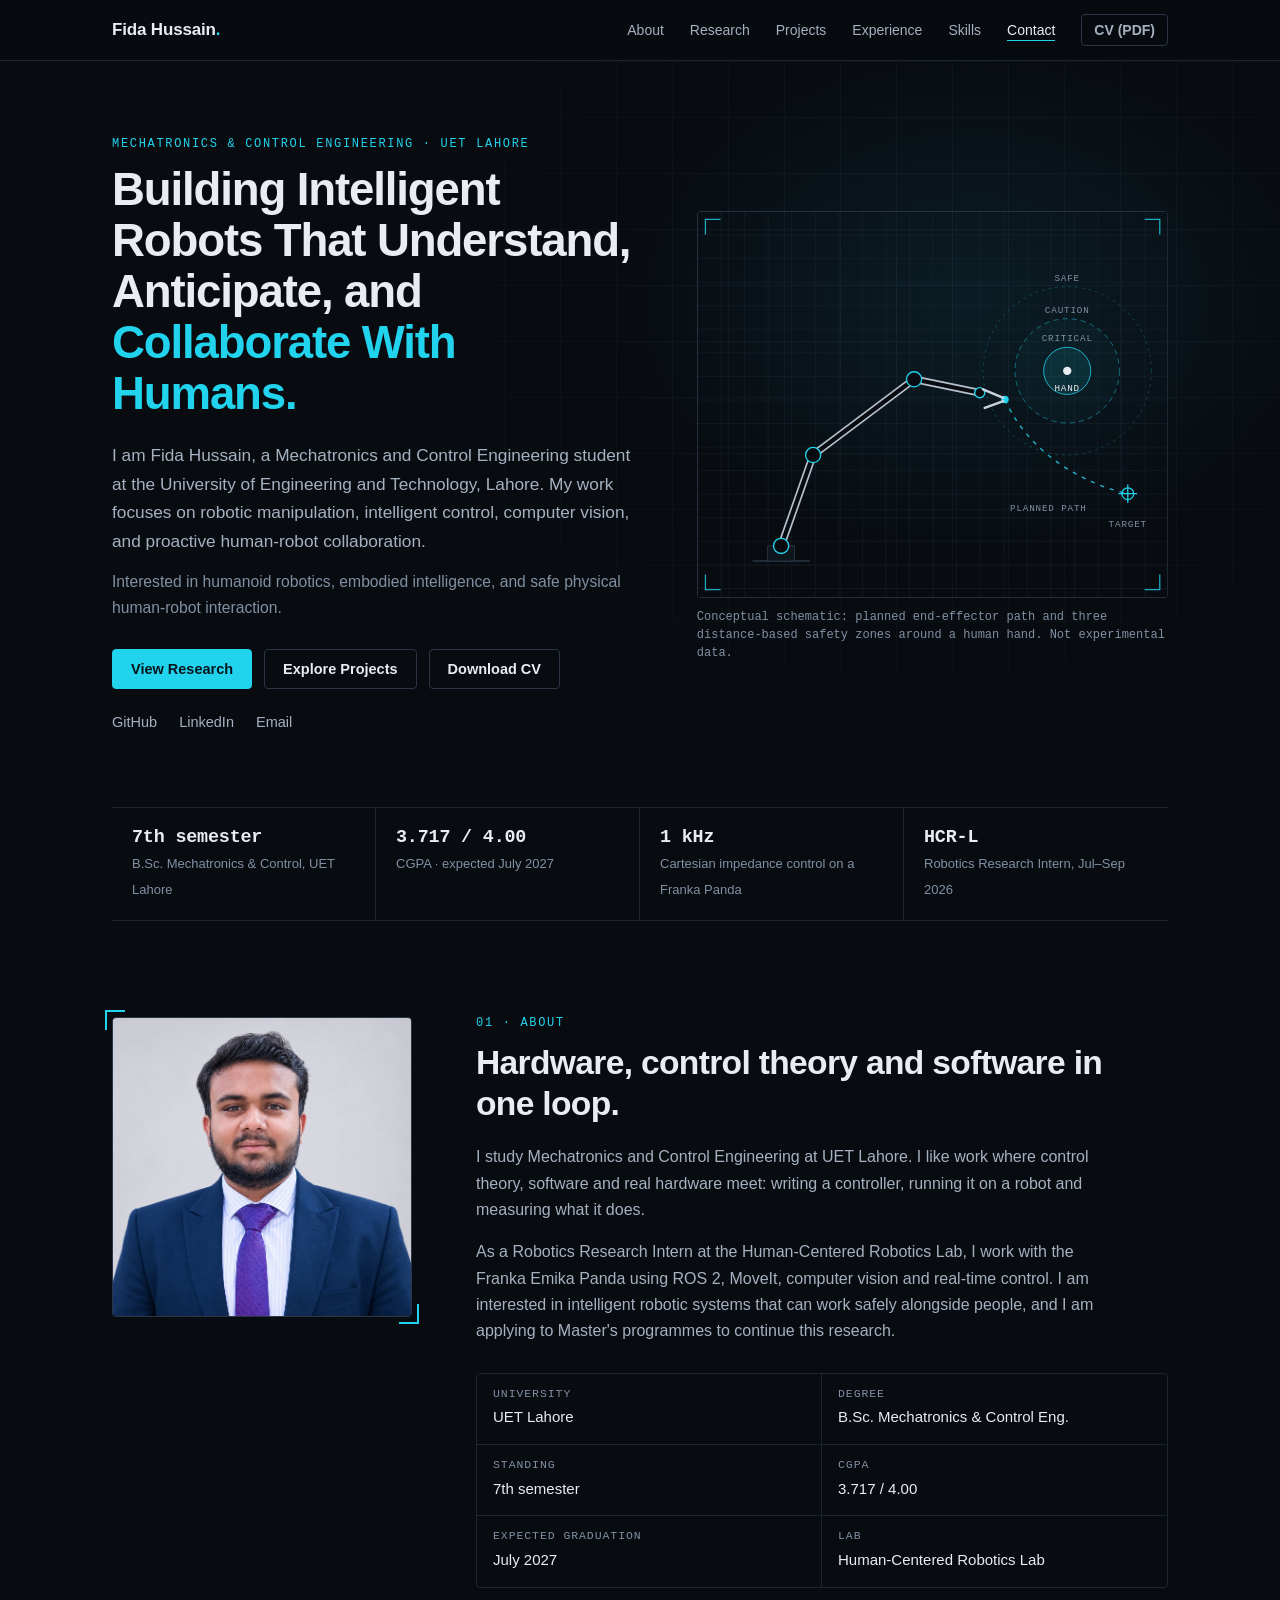
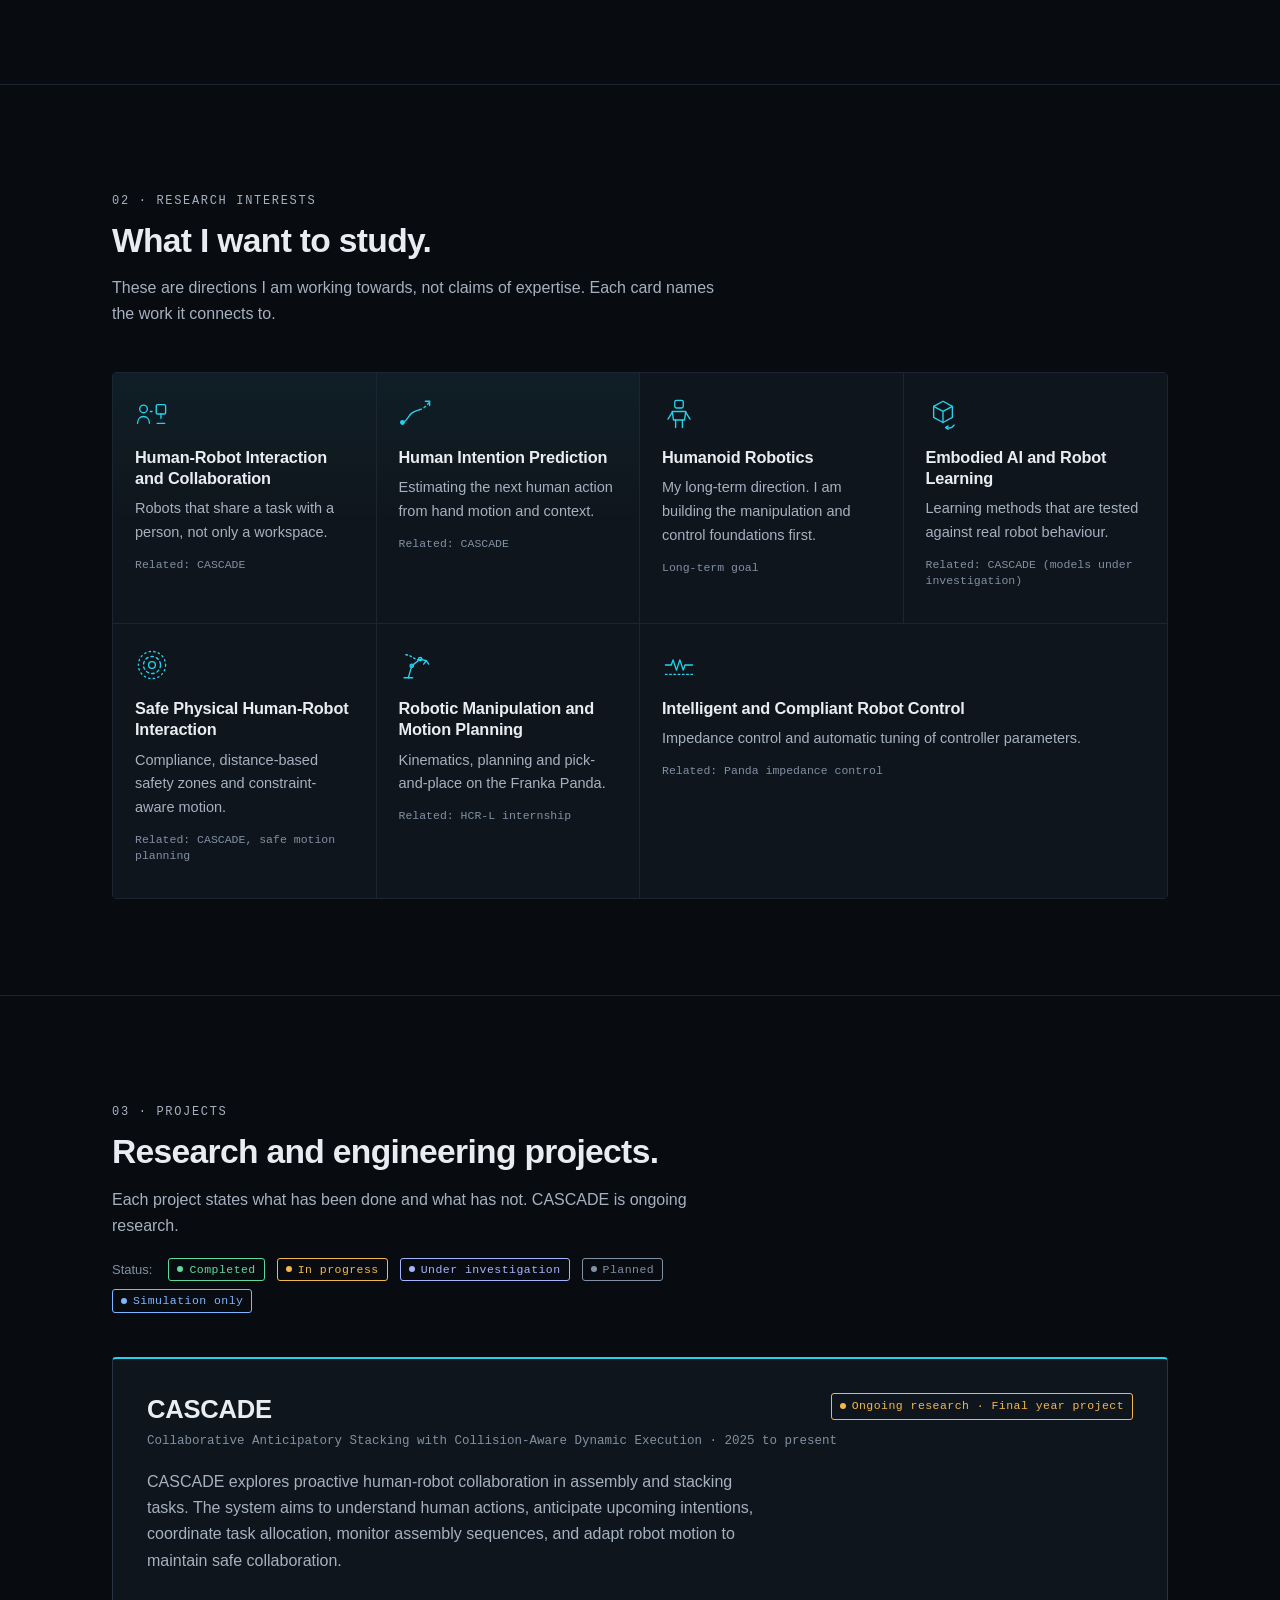
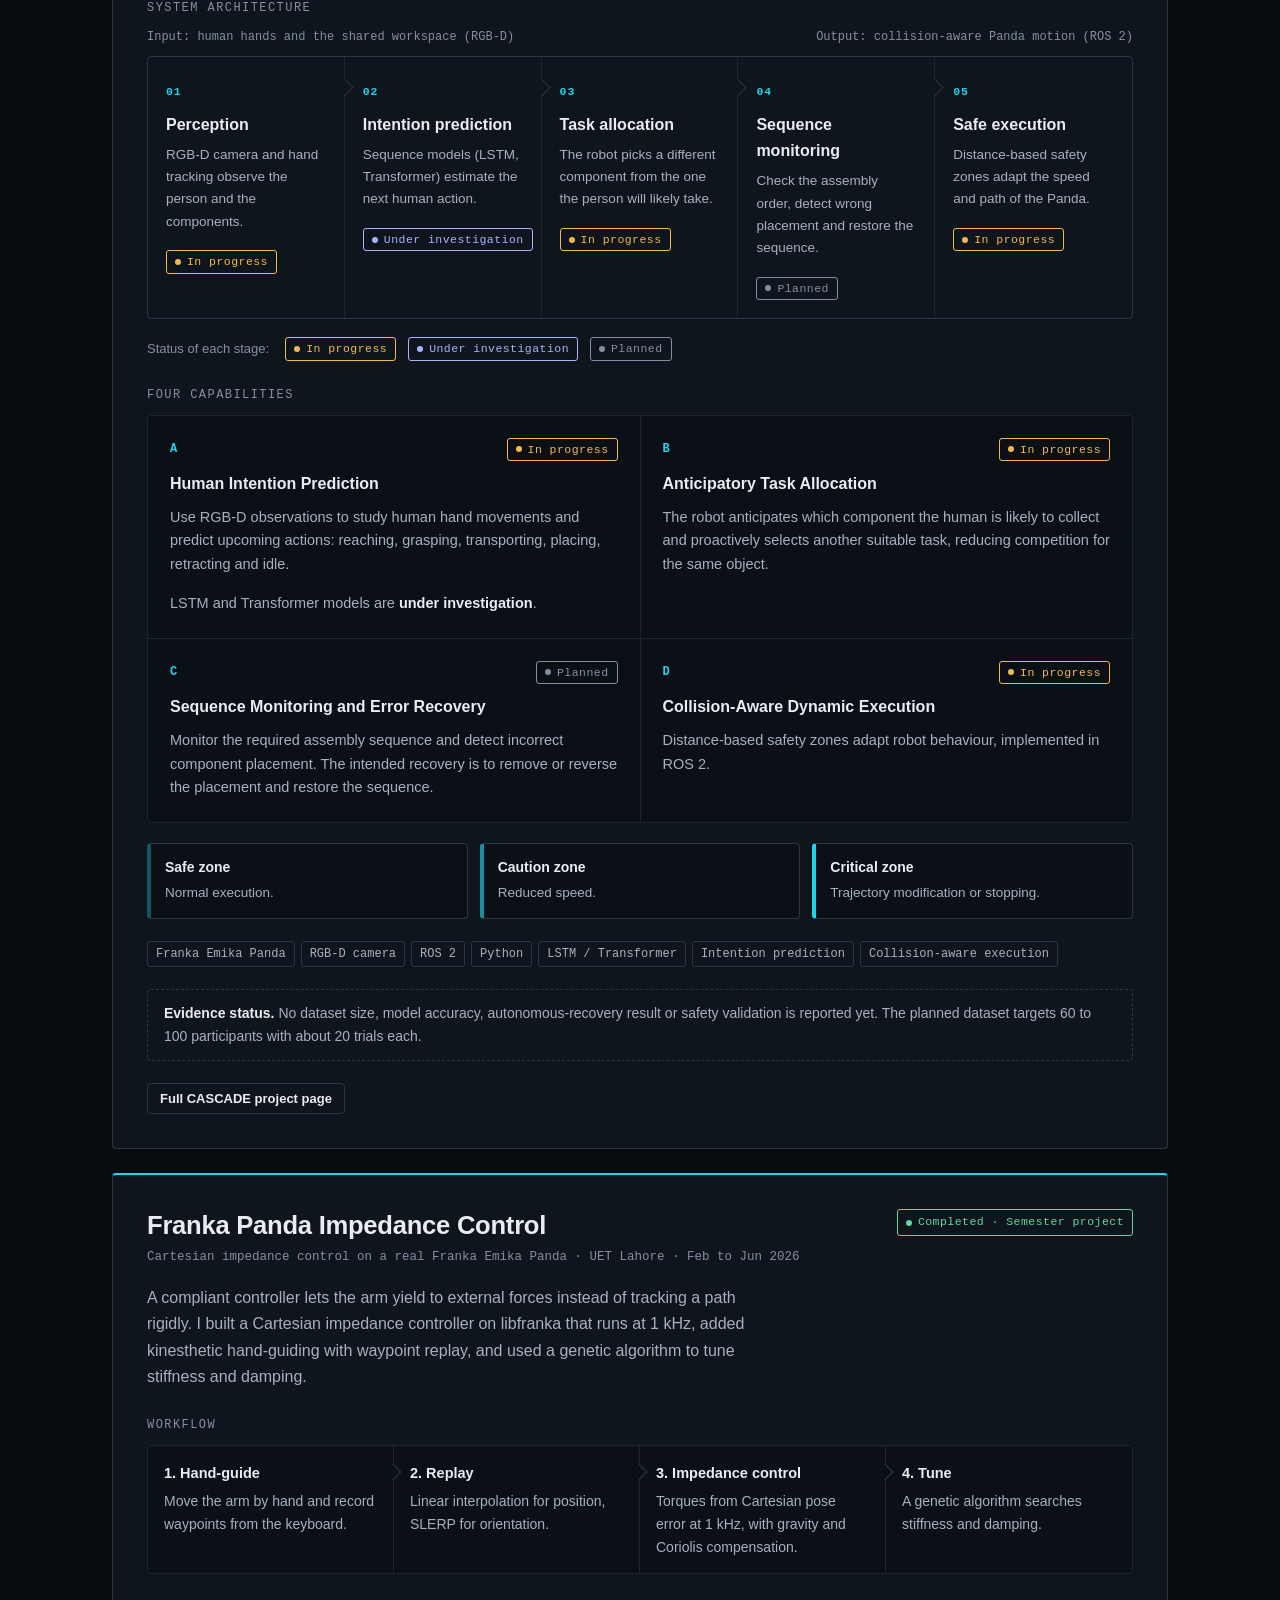
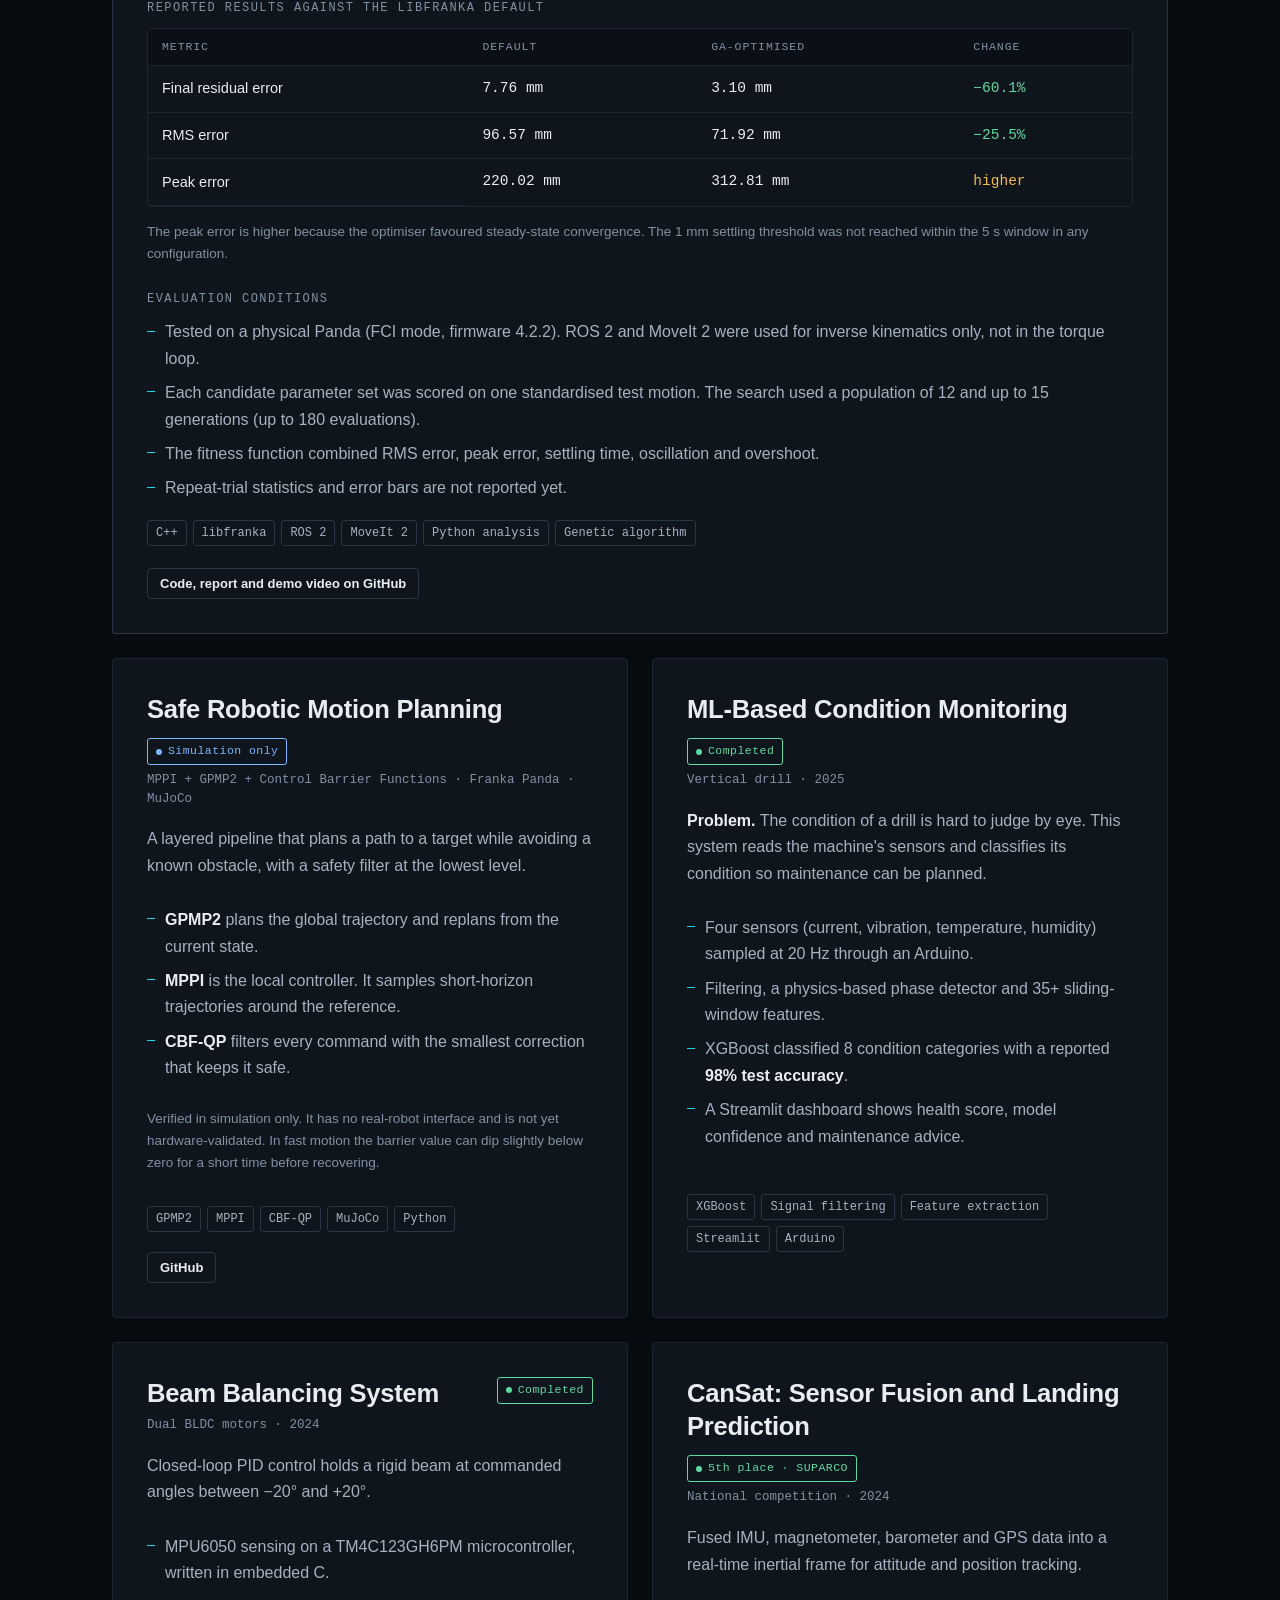
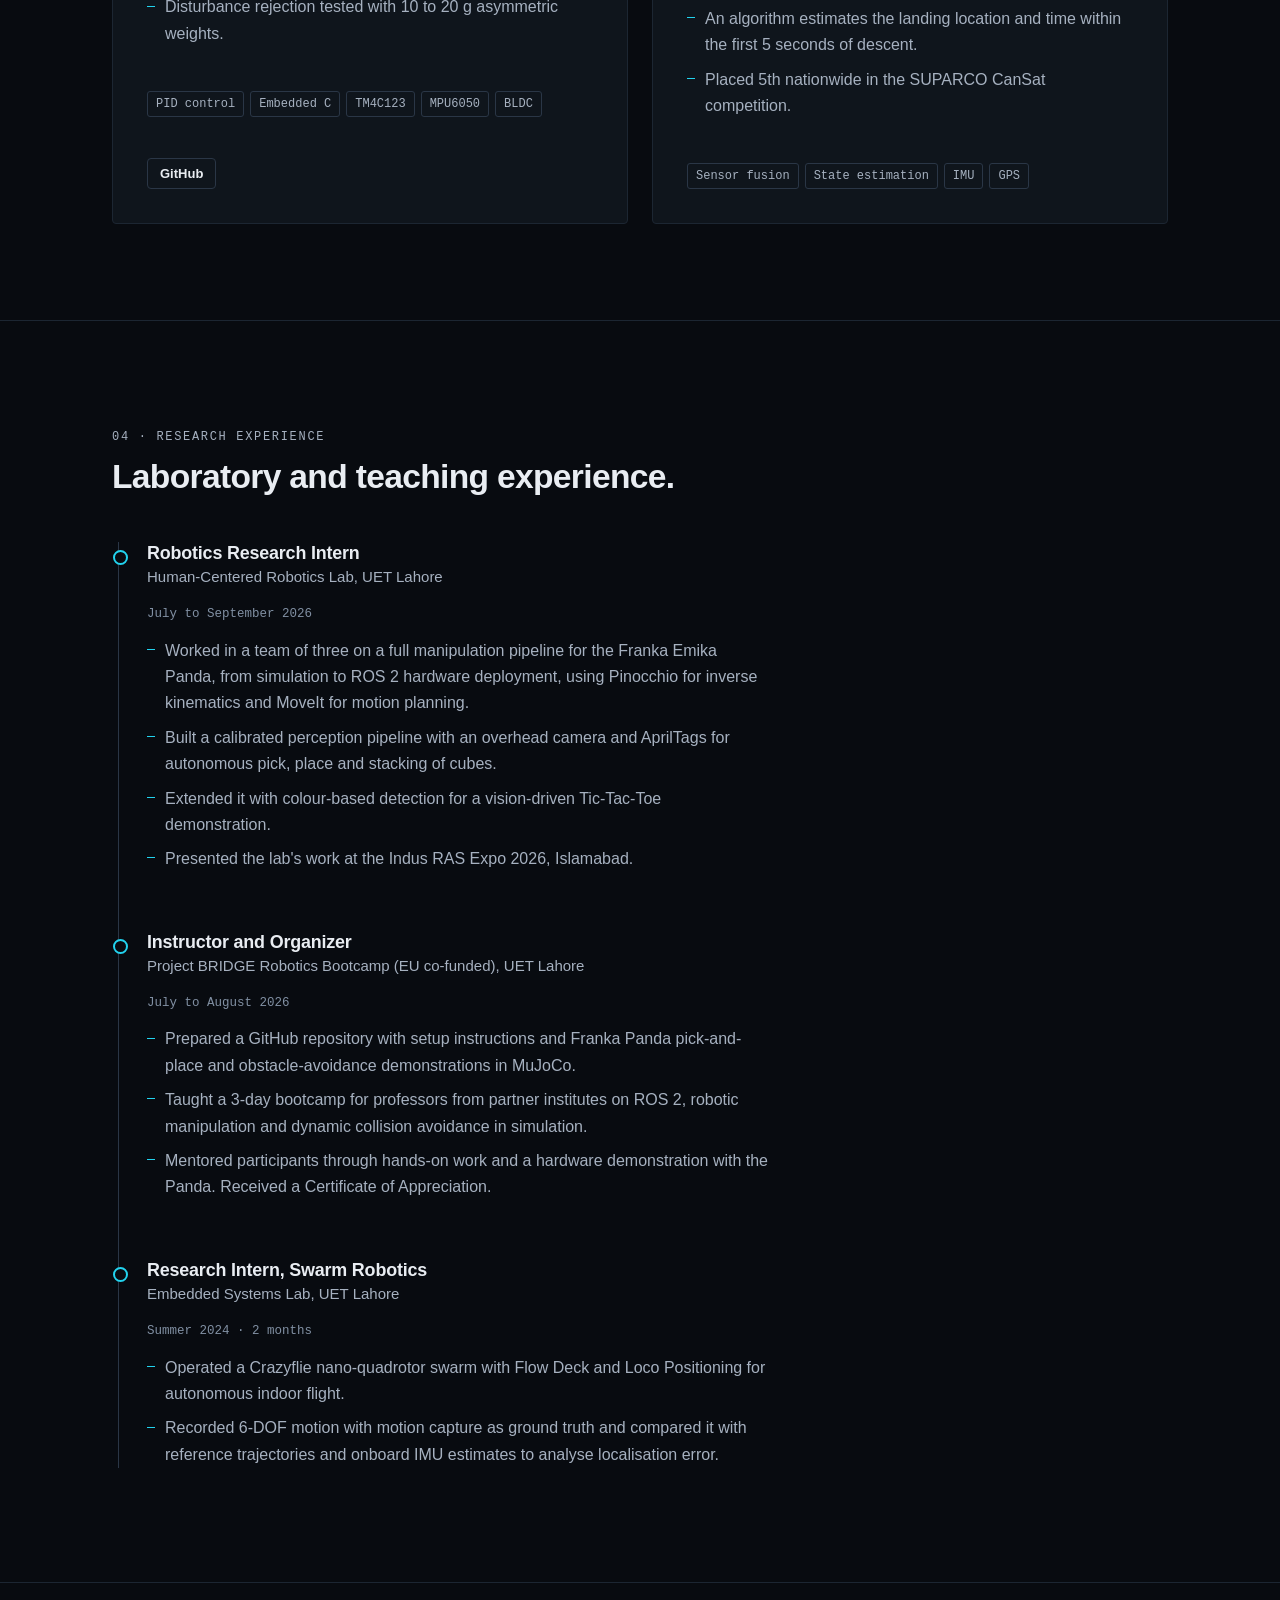
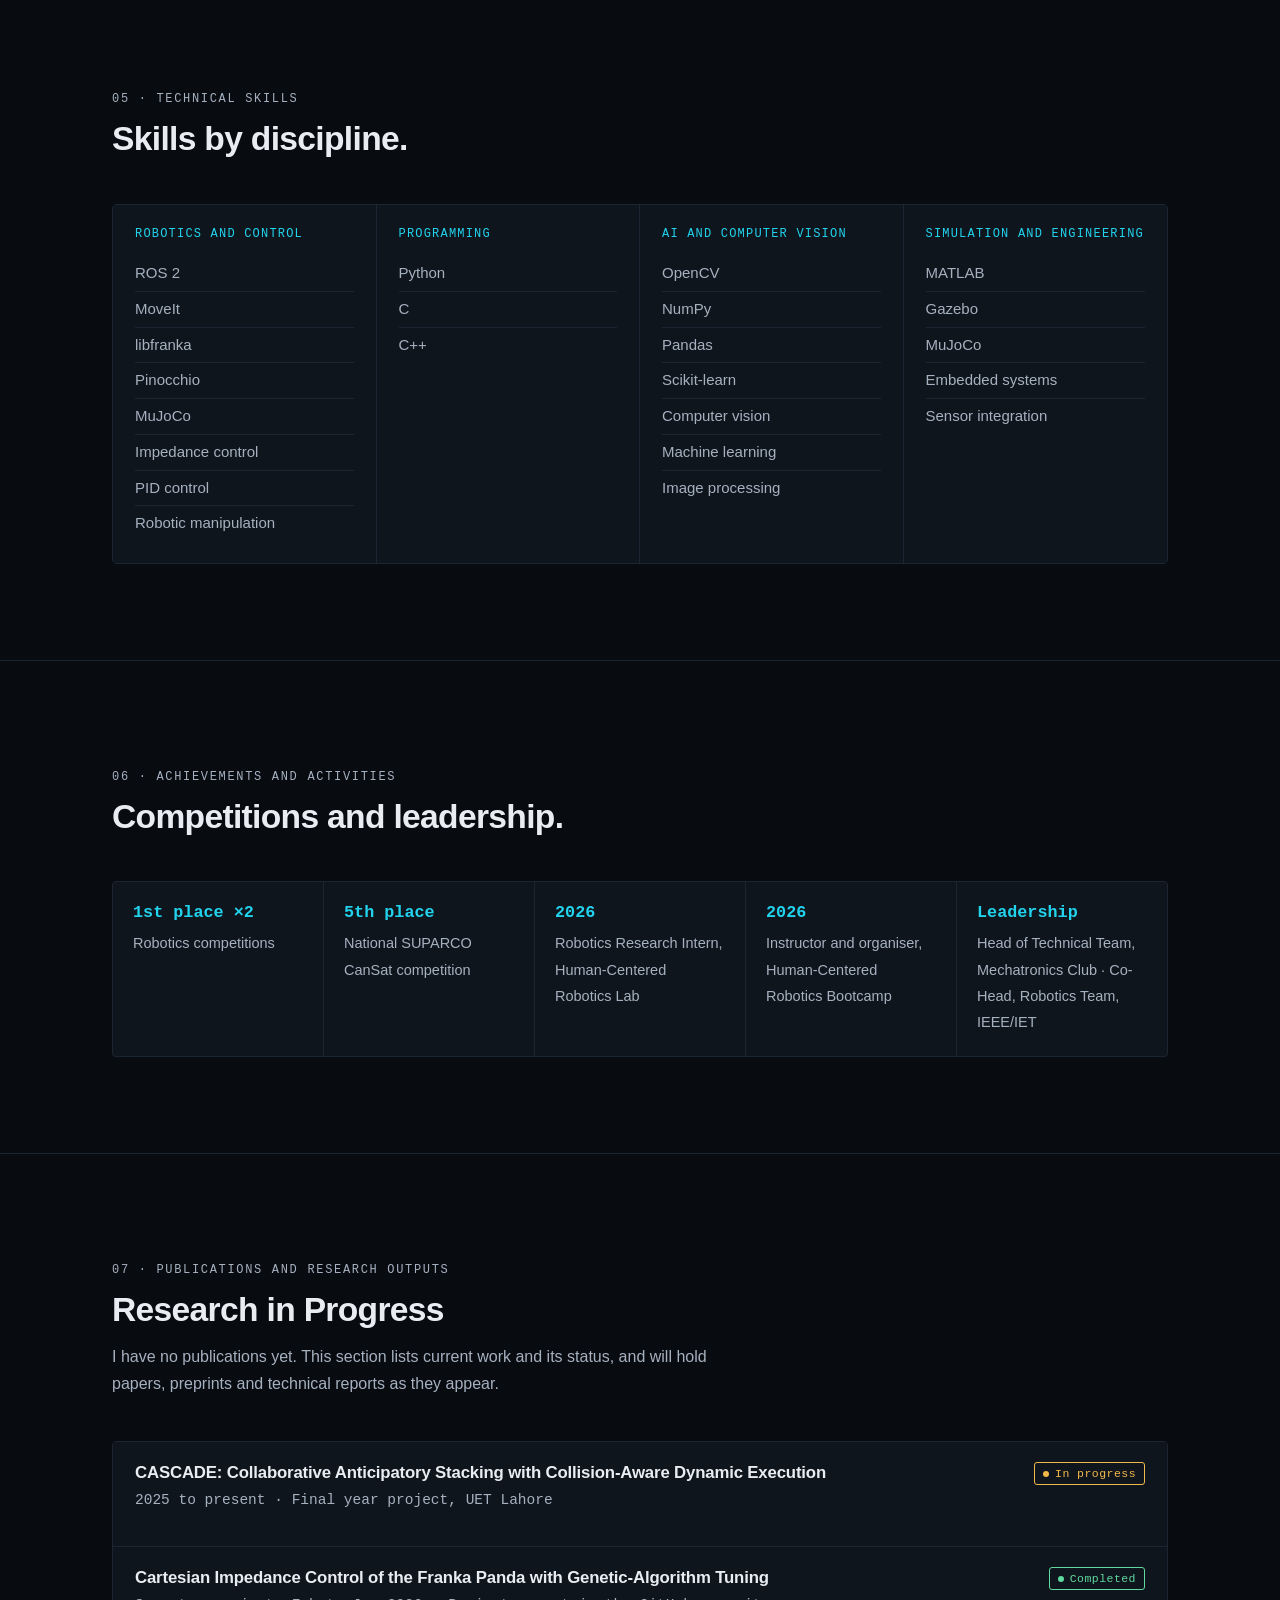
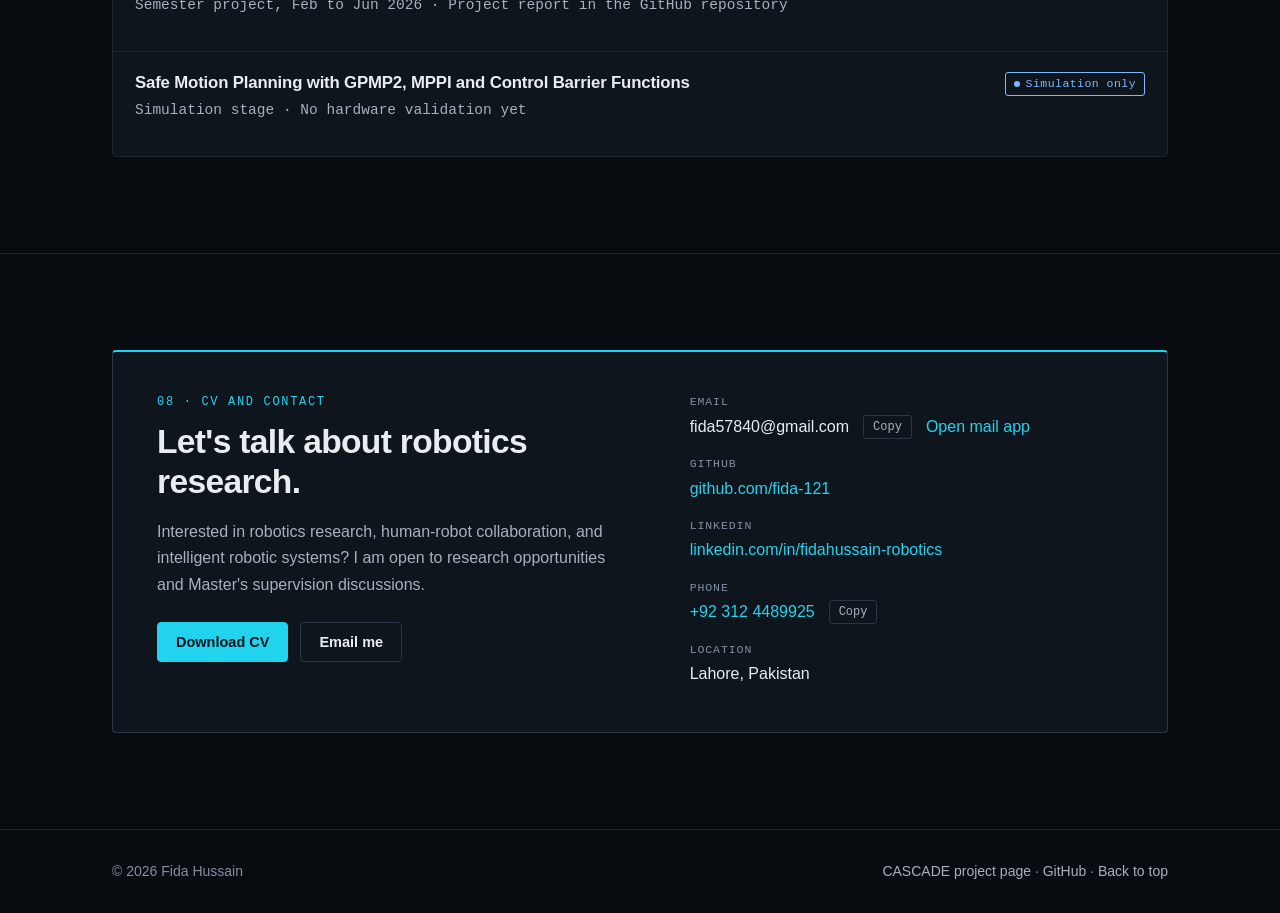
==== commit 758d8a9d: "Update LinkedIn links in index.html" ====
--- a/index.html
+++ b/index.html
@@ -41,7 +41,7 @@
   ],
   "sameAs": [
     "https://github.com/fida-121",
-    "https://linkedin.com/in/fida-hussain-c2005"
+    "https://www.linkedin.com/in/fidahussain-robotics/"
   ]
 }
 </script>
@@ -87,7 +87,7 @@
         </div>
         <div class="links-row">
           <a href="https://github.com/fida-121" rel="noopener">GitHub</a>
-          <a href="https://linkedin.com/in/fida-hussain-c2005" rel="noopener">LinkedIn</a>
+          <a href="https://www.linkedin.com/in/fidahussain-robotics/" rel="noopener">LinkedIn</a>
           <a href="https://mail.google.com/mail/?view=cm&amp;fs=1&amp;to=fida57840@gmail.com" target="_blank" rel="noopener">Email</a>
         </div>
       </div>
@@ -601,7 +601,7 @@
         <dt>GitHub</dt>
         <dd><a href="https://github.com/fida-121" rel="noopener">github.com/fida-121</a></dd>
         <dt>LinkedIn</dt>
-        <dd><a href="https://linkedin.com/in/fida-hussain-c2005" rel="noopener">linkedin.com/in/fida-hussain-c2005</a></dd>
+        <dd><a href="https://www.linkedin.com/in/fidahussain-robotics/" rel="noopener">linkedin.com/in/fidahussain-robotics</a></dd>
         <dt>Phone</dt>
         <dd><a href="tel:+923124489925">+92 312 4489925</a>
           <button class="copy" type="button" data-copy="+92 312 4489925">Copy</button></dd>
